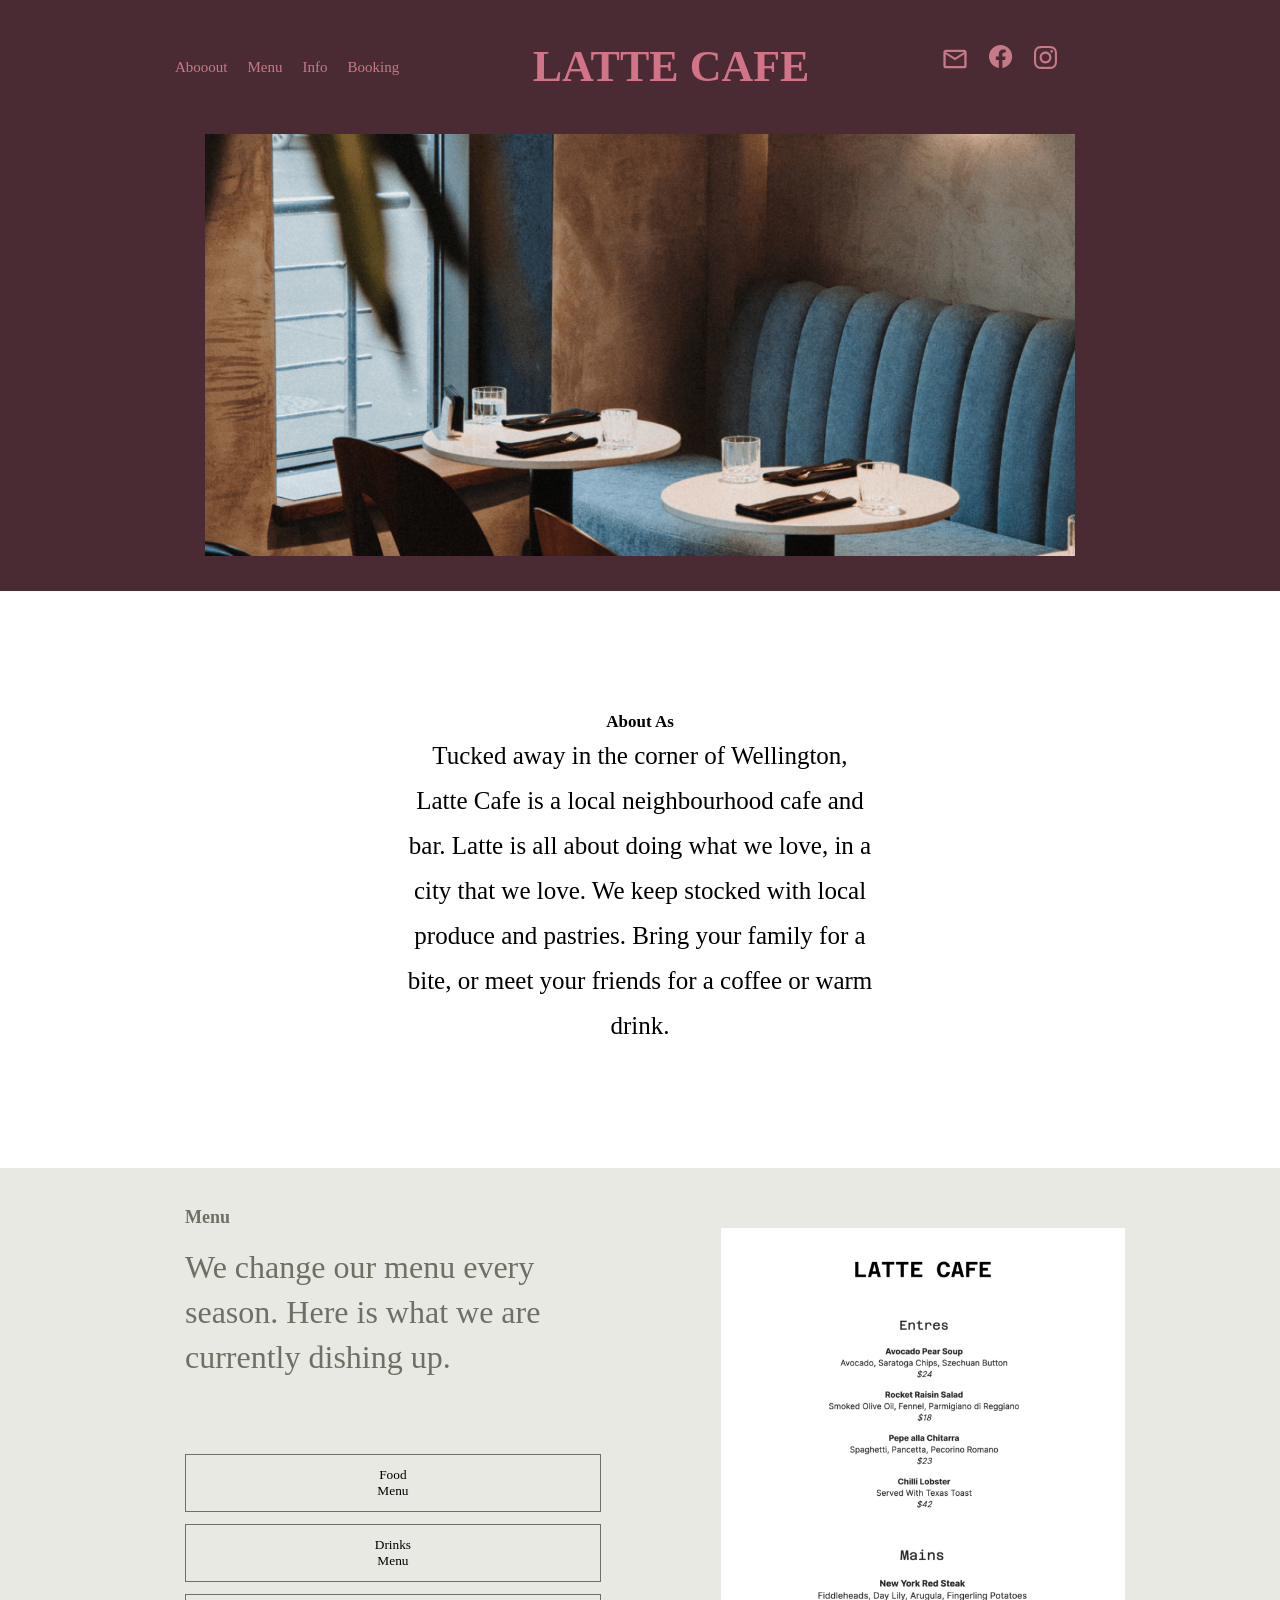
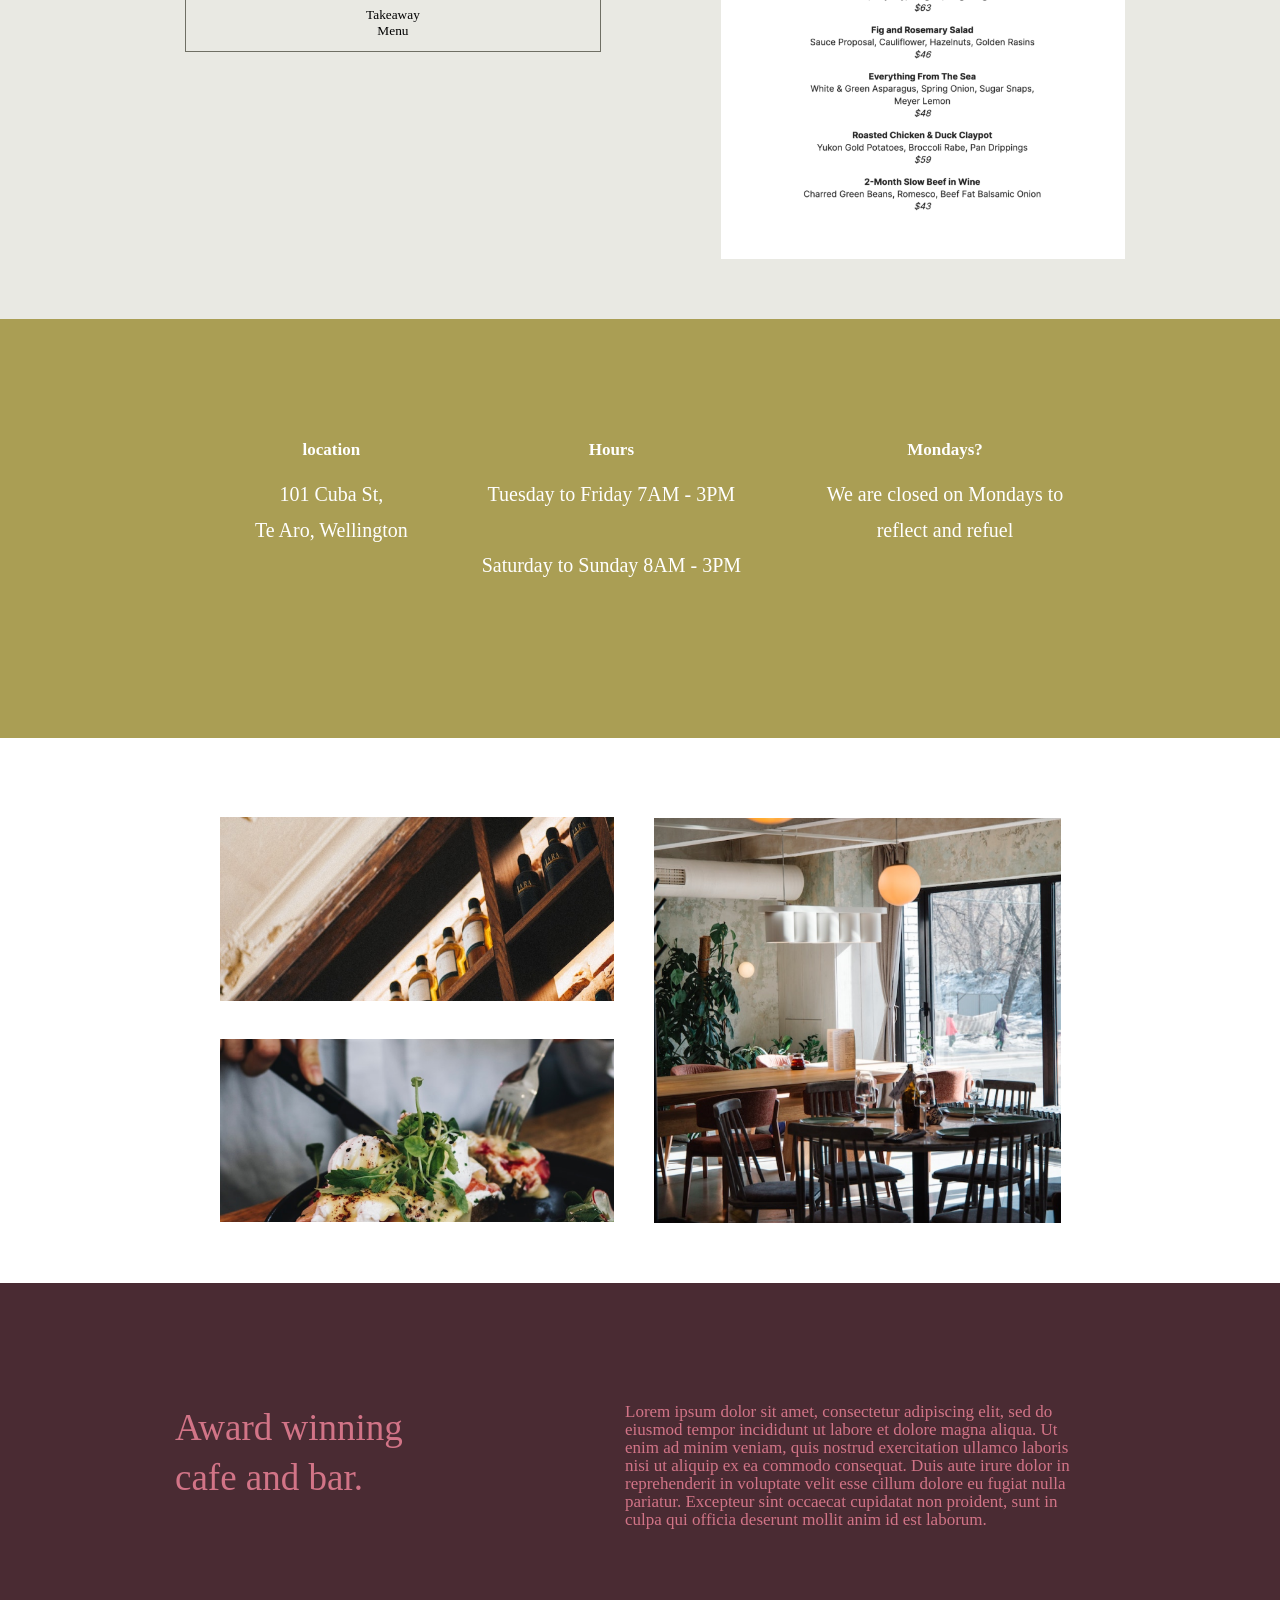
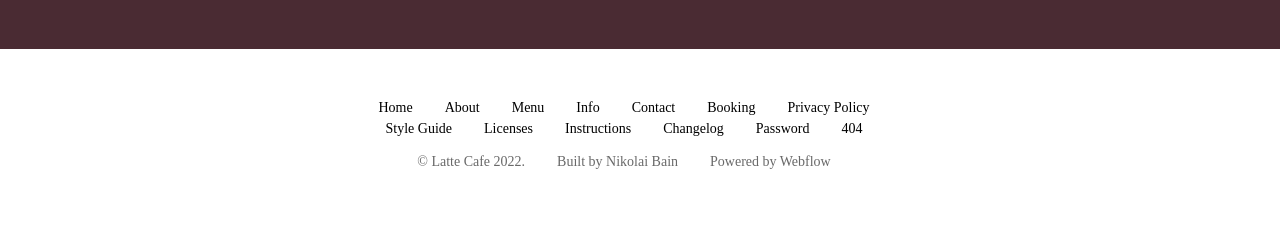
==== index.html @ 0e575fe2 "Update index.html" ====
<!DOCTYPE html>
<html lang="en">
<head>
    <meta charset="UTF-8">
    <meta http-equiv="X-UA-Compatible" content="IE=edge">
    <meta name="viewport" content="width=device-width, initial-scale=1.0">
    <title>Latte Cafe</title>
    <link rel="stylesheet" href="css/style.css">
</head>
<body>
    <div class="wrapper">
        <div class="content">
            <div class="header">
                <div class="container">
                    <div class="header__holder">
                        <div class="menu__list">
                            <ul class="list">
                                <li>Abooout</li>
                                <li>Menu</li>
                                <li>Info</li>
                                <li>Booking</li>    
                            </ul>
                        </div>
                        <div class="header__title">
                            <h1>Latte Cafe</h1>
                        </div>
                        <div class="heder__soc">
                            <svg width="24" height="20" viewBox="0 0 24 20" fill="none" xmlns="http://www.w3.org/2000/svg">
                                <path d="M23.6 3.04016C23.6 1.76416 22.556 0.720161 21.28 0.720161H2.72002C1.44403 0.720161 0.400024 1.76416 0.400024 3.04016V16.9602C0.400024 18.2361 1.44403 19.2801 2.72002 19.2801H21.28C22.556 19.2801 23.6 18.2361 23.6 16.9602V3.04016ZM21.28 3.04016L12 8.84013L2.72002 3.04016H21.28ZM21.28 16.9602H2.72002V5.36016L12 11.1602L21.28 5.36016V16.9602Z" fill="#C67A88"/>
                            </svg>
                                <svg width="24" height="24" viewBox="0 0 24 24" fill="none" xmlns="http://www.w3.org/2000/svg">
                                    <path d="M23.1916 11.5957C23.1916 5.19161 18 0 11.5957 0C5.19161 0 0 5.19161 0 11.5957C0 17.3835 4.24039 22.1808 9.78394 23.0508V14.9477H6.8397V11.5957H9.78394V9.0411C9.78394 6.1349 11.5152 4.52961 14.1638 4.52961C15.4321 4.52961 16.7596 4.75609 16.7596 4.75609V7.60974H15.2974C13.8569 7.60974 13.4076 8.50365 13.4076 9.42158V11.5957H16.6236L16.1096 14.9477H13.4076V23.0508C18.9512 22.1808 23.1916 17.3835 23.1916 11.5957Z" fill="#C67A88"/>
                                </svg>
                                <svg width="23" height="23" viewBox="0 0 23 23" fill="none" xmlns="http://www.w3.org/2000/svg">
                                    <path d="M11.5 2.0709C14.5727 2.0709 14.9365 2.08437 16.1449 2.13828C17.268 2.1877 17.8744 2.37637 18.2787 2.53359C18.8133 2.74023 19.1996 2.9918 19.5994 3.3916C20.0037 3.7959 20.2508 4.17773 20.4574 4.7123C20.6146 5.1166 20.8033 5.72754 20.8527 6.84609C20.9066 8.05898 20.9201 8.42285 20.9201 11.491C20.9201 14.5637 20.9066 14.9275 20.8527 16.1359C20.8033 17.259 20.6146 17.8654 20.4574 18.2697C20.2508 18.8043 19.9992 19.1906 19.5994 19.5904C19.1951 19.9947 18.8133 20.2418 18.2787 20.4484C17.8744 20.6057 17.2635 20.7943 16.1449 20.8437C14.932 20.8977 14.5682 20.9111 11.5 20.9111C8.42734 20.9111 8.06348 20.8977 6.85508 20.8437C5.73203 20.7943 5.12559 20.6057 4.72129 20.4484C4.18672 20.2418 3.80039 19.9902 3.40059 19.5904C2.99629 19.1861 2.74922 18.8043 2.54258 18.2697C2.38535 17.8654 2.19668 17.2545 2.14727 16.1359C2.09336 14.923 2.07988 14.5592 2.07988 11.491C2.07988 8.41836 2.09336 8.05449 2.14727 6.84609C2.19668 5.72305 2.38535 5.1166 2.54258 4.7123C2.74922 4.17773 3.00078 3.79141 3.40059 3.3916C3.80488 2.9873 4.18672 2.74023 4.72129 2.53359C5.12559 2.37637 5.73652 2.1877 6.85508 2.13828C8.06348 2.08437 8.42734 2.0709 11.5 2.0709ZM11.5 0C8.37793 0 7.98711 0.0134766 6.76074 0.0673828C5.53887 0.121289 4.69883 0.318945 3.97109 0.601953C3.21191 0.898437 2.56953 1.28926 1.93164 1.93164C1.28926 2.56953 0.898438 3.21191 0.601953 3.9666C0.318945 4.69883 0.121289 5.53437 0.0673828 6.75625C0.0134766 7.98711 0 8.37793 0 11.5C0 14.6221 0.0134766 15.0129 0.0673828 16.2393C0.121289 17.4611 0.318945 18.3012 0.601953 19.0289C0.898438 19.7881 1.28926 20.4305 1.93164 21.0684C2.56953 21.7062 3.21191 22.1016 3.9666 22.3936C4.69883 22.6766 5.53437 22.8742 6.75625 22.9281C7.98262 22.982 8.37344 22.9955 11.4955 22.9955C14.6176 22.9955 15.0084 22.982 16.2348 22.9281C17.4566 22.8742 18.2967 22.6766 19.0244 22.3936C19.7791 22.1016 20.4215 21.7062 21.0594 21.0684C21.6973 20.4305 22.0926 19.7881 22.3846 19.0334C22.6676 18.3012 22.8652 17.4656 22.9191 16.2438C22.973 15.0174 22.9865 14.6266 22.9865 11.5045C22.9865 8.38242 22.973 7.9916 22.9191 6.76523C22.8652 5.54336 22.6676 4.70332 22.3846 3.97559C22.1016 3.21191 21.7107 2.56953 21.0684 1.93164C20.4305 1.29375 19.7881 0.898437 19.0334 0.606445C18.3012 0.323437 17.4656 0.125781 16.2438 0.071875C15.0129 0.0134766 14.6221 0 11.5 0Z" fill="#C67A88"/>
                                    <path d="M11.5 5.59277C8.23867 5.59277 5.59277 8.23867 5.59277 11.5C5.59277 14.7613 8.23867 17.4072 11.5 17.4072C14.7613 17.4072 17.4072 14.7613 17.4072 11.5C17.4072 8.23867 14.7613 5.59277 11.5 5.59277ZM11.5 15.3318C9.38418 15.3318 7.66816 13.6158 7.66816 11.5C7.66816 9.38418 9.38418 7.66816 11.5 7.66816C13.6158 7.66816 15.3318 9.38418 15.3318 11.5C15.3318 13.6158 13.6158 15.3318 11.5 15.3318Z" fill="#C67A88"/>
                                    <path d="M19.0199 5.35909C19.0199 6.12276 18.4 6.73819 17.6408 6.73819C16.8771 6.73819 16.2617 6.11827 16.2617 5.35909C16.2617 4.59541 16.8816 3.97998 17.6408 3.97998C18.4 3.97998 19.0199 4.5999 19.0199 5.35909Z" fill="#C67A88"/>
                                </svg>                                          
                        </div>
                    </div>
                    <div class="pict">
                        <img src="images/IMAGE.png" alt="interyer">
                    </div>
                </div>
            </div>
            <div class="about">
                <div class="container">
                    <div class="abou__item">
                        <div class="about__text">
                            <h2>About As</h2>
                            <p>Tucked away in the corner of Wellington, Latte Cafe is a local neighbourhood cafe and bar. Latte is all about doing what we love, in a city that we love. We keep stocked with local produce and pastries. Bring your family for a bite, or meet your friends for a coffee or warm drink.</p>
                        </div>
                    </div>
                </div>
            </div>
            <div class="menu">
                <div class="container">
                    <div class="menu__item">
                        <div class="menu__info">
                            <div class="info__text">
                                <h2>Menu</h2>
                                <p>We change our menu every season. Here is what we are currently dishing up.</p>
                            </div>
                            <div class="menu__btn">
                                <button class="btn btn_1">Food Menu</button>
                                <button class="btn btn_2">Drinks Menu</button>
                                <button class="btn">Takeaway Menu</button>
                            </div>
                        </div>
                        <div class="cafe__1">
                            <img src="images/menu.png" alt="menu">
                        </div>
                    </div>
                </div>
            </div>
            <div class="info">
                <div class="container">
                    <div class="info__item">
                        <div class="location">
                            <h3>location</h3>
                            <p>101 Cuba St,</p>
                            <p>Te Aro, Wellington</p>
                        </div>
                        <div class="hours">
                            <h3>Hours</h3>
                            <p>Tuesday to Friday
                                7AM - 3PM
                            </p>
                            <p>
                                Saturday to Sunday
                                8AM - 3PM
                            </p>
                        </div>
                        <div class="day">
                            <h3>Mondays?</h3>
                            <p>We are closed on Mondays to reflect and refuel</p>
                        </div>
                    </div>
                </div>
            </div>
            <div class="cafe">
                <div class="container">
                    <div class="cafe__item">
                        <div class="cafe__menu">
                            <img src="images/vine.png" alt="">
                            <img src="images/salat.png" alt="">
                        </div>
                        <div class="cafe__inter">
                            <img src="images/interyer.png" alt="">
                        </div>
                    </div>
                </div>
            </div>
            <div class="award">
                <div class="container">
                    <div class="award__item">
                        <div class="award__title">
                            <h2>Award winning cafe and bar.</h2>
                        </div>
                        <div class="award__text">
                            <p>Lorem ipsum dolor sit amet, consectetur adipiscing elit, sed do eiusmod tempor incididunt ut labore et dolore magna aliqua. Ut enim ad minim veniam, quis nostrud exercitation ullamco laboris nisi ut aliquip ex ea commodo consequat. Duis aute irure dolor in reprehenderit in voluptate velit esse cillum dolore eu fugiat nulla pariatur. Excepteur sint occaecat cupidatat non proident, sunt in culpa qui officia deserunt mollit anim id est laborum.</p>
                        </div>
                    </div>
                </div>
            </div>
            <footer class="foote">
                <div class="container">
                    <div class="footer__item">
                        <ul class="footer__info">
                            <li>Home</li>
                            <li>About</li>
                            <li>Menu</li>
                            <li>Info</li>
                            <li>Contact</li>
                            <li>Booking</li>
                            <li>Privacy Policy</li>
                        </ul>
                        <ul class="footer__idea">
                            <li>Style Guide</li>
                            <li>Licenses</li>
                            <li>Instructions</li>
                            <li>Changelog</li>
                            <li>Password</li>
                            <li>404</li>
                        </ul>
                        <ul class="footer__privat">
                            <li>© Latte Cafe 2022.</li>
                            <li>Built by Nikolai Bain</li>
                            <li>Powered by Webflow</li>
                        </ul>
                    </div>
                </div>
            </footer>
        </div>
    </div>
</body>
</html>
---- css/style.css ----
/*Обнуление*/
*{padding:0;margin:0;border:0;}
*,*:before,*:after{-moz-box-sizing:border-box;-webkit-box-sizing:border-box;box-sizing:border-box;}
:focus,:active{outline:none;}
a:focus,a:active{outline:none;}
nav,footer,header,aside{display:block;}
html,body{height:100%;width:100%;font-size:100%;line-height:1;font-size:14px;-ms-text-size-adjust:100%;-moz-text-size-adjust:100%;-webkit-text-size-adjust:100%;}
input,button,textarea{font-family:inherit;}
input::-ms-clear{display:none;}
button{cursor:pointer;}
button::-moz-focus-inner{padding:0;border:0;}
a,a:visited{text-decoration:none;}
a:hover{text-decoration:none;}
ul li{list-style:none;}
img{vertical-align:top;}
h1,h2,h3,h4,h5,h6{font-size:inherit;font-weight:inherit;}
/*--------------------*/
.wrapper {
    min-height: 100%;
	overflow: hidden;
	display: flex;
}
.content {
    flex: 1 1 auto;
}
.header {
    background-color: #4A2B33;
    color: #C67A88;
}
.container {
    max-width: 1440px;
    margin: 0 auto;
}
.header__holder {
    display: flex;
    justify-content: space-between;
    padding: 44.5px 20px;
}
.header__burger{
    display: none;
}
.list {
    background-color: #4A2B33;
    display: flex;
    font-family: Inter;
    font-size: 15px;
    font-weight: 400;
    line-height: 45px;
}
.list li{
    padding: 0 20px 0 0;
}
.list li:last-child{
    padding: 0 0 0 0;
}
.header__title {
    text-transform: uppercase;
    font-size:44px;
    color: #D27487;
    font-weight: 700;
}
.heder__soc svg{
    margin: 0 16px 0 0 ;
}
.pict {
    flex: 0 0 33.333%;
}
.pict img{
    max-width: 100%;
    padding: 0 50px 35px 50px;
}
.about__item{
    margin: 0 auto;
    max-height: 224px;
    max-width: 830px;
}
.about__text {
    margin: 240px 285px;
    text-align: center ;
}
.about__text h2{
    font-family: 'Azeret Mono';
font-style: normal;
font-weight: 700;
font-size: 17px;
line-height: 22px;
}
.about__text p{
    font-family: 'Inter';
font-style: normal;
font-weight: 400;
font-size: 32px;
line-height: 45px;
}
.menu {
    background-color: #E9E9E3;
}
.menu__item {
    display: flex;
}
.menu__info {
    margin: 60px 300px 0 0;
}
.info__text{
    color: #6F6F64;
    max-width: 460px;
}
.info__text h2 {
    font-family: 'Azeret Mono';
    font-style: normal;
    font-weight: 700;
    font-size: 18px;
    line-height: 22px;
    padding: 0 0 17px 0;
}
.info__text p {
    font-family: 'Inter';
    font-style: normal;
    font-weight: 400;
    font-size: 32px;
    line-height: 45px;
}

.menu__btn {
    margin: 74px 0 0 0;
    display: flex;
    flex-direction: column;
}
.btn {
    background-color: #E9E9E3;
    border: 1px solid#6F6F64;
    padding: 17px 223px;
}
.btn_1{
    margin: 0 0 12px 0;
}
.btn_2{
    margin: 0 0 12px 0;
}
.btn:hover{
    background-color: #6F6F64;
    color: white;
    transition-duration: 1.5s ;
}
.cafe__1 {
    margin: 60px 0;
}
.cafe__1 img{
    flex: 0 0 33.333%;
    max-width: 100%;
}
.info {
    background-color:#AA9E54;
}
.info__item {
    padding: 120px 20px;
    color: white;
    display: flex;
    justify-content: space-between;
    text-align: center;
}
.location {
    max-width: 260px;
}
.location h3{
    font-family: 'Azeret Mono';
    font-style: normal;
    font-weight: 700;
    font-size: 17px;
    line-height: 22px;
    padding: 0 0 15px 0;
}
.location p{
    font-family: 'Inter';
    font-style: normal;
    font-weight: 400;
    font-size: 25px;
    line-height: 36px;
}
.hours {
    max-width: 260px;
}
.hours h3{
    font-family: 'Azeret Mono';
    font-style: normal;
    font-weight: 700;
    font-size: 17px;
    line-height: 22px;
    padding: 0 0 15px 0;
}
.hours p{
    font-family: 'Inter';
    font-style: normal;
    font-weight: 400;
    font-size: 25px;
    line-height: 36px;
    padding: 0 0 35px 0;
}
.day {
    max-width: 260px;
}
.day h3{
    font-family: 'Azeret Mono';
    font-style: normal;
    font-weight: 700;
    font-size: 17px;
    line-height: 22px;
    padding: 0 0 15px 0;
}
.day p{
    font-family: 'Inter';
    font-style: normal;
    font-weight: 400;
    font-size: 25px;
    line-height: 36px;
}
.cafe {
    margin: 60px 28px;
}
.cafe__item {
    display: flex;
    justify-content: center;
}
.cafe__menu{
    display: flex;
    flex-direction: column;
    max-width: 600px;
    max-height: 300px;
}
.cafe__menu img{
    padding: 19px 0;
    flex: 0 0 33.333%;
    max-width: 100%;
}
.cafe__inter {
    padding:20px 40px ;
}
.cafe__inter img{
    flex: 0 0 33.333%;
    max-width: 600px;
    max-height: 600px;
}
.award {
    background-color: #4A2B33;
    color: #D27487;
}
.award__item {
    padding: 120px 20px;
    display: flex;
}
.award__title {
    margin: 0 267px 0 0 ;
    max-width: 413px;
}
.award__title h2{
    font-family: 'Azeret Mono';
    font-style: normal;
    font-weight: 400;
    font-size: 47px;
    line-height: 62px;
}
.award__text {
    max-width: 595px;
}
.award__text p{
    font-family: 'Inter';
    font-style: normal;
    font-weight: 400;
    font-size: 18px; 
    line-height: 27px;
}   
.footer__item { 
    margin: 52.25px 70px 15.75px 70px;
}
.footer__info {
    display: flex;
    justify-content: center;
}
.footer__info li{
    padding: 0 32px 7px 0 ;
}
.footer__idea {
    display: flex;
    justify-content: center;
}
.footer__idea li{
    padding: 0 32px 19px 0 ;
}
.footer__privat {
    display: flex;
    justify-content: center;  
    color:#696969;  
}
.footer__privat li{
    padding: 0 32px 40px 0 ;
}
@media  (max-width: 1440px){
    .container{
        max-width: 970px;
    }
    .heder__soc svg{
        margin: 0 18px 0 0 ;
    }
    .heder__soc:last-child{
        margin: 0 30px 0 0;
    }
    .pict img{
        padding: 0 50px 35px 50px;
    }
    .about__text{
        margin: 120px 250px;
    }
    .about__text p{
        font-size: 25px;
    }
    .btn{
        padding: 12px 180px;
    }
    .menu__info{
        margin: 38px 120px 0 30px;
    }
    .cafe img{
        max-width: 300px;
    }
    .info__item {
        padding:120px 50px 120px 50px;
    }
    .location{
        margin: 0 0 0 50px;
    }
    .location p {
        font-size: 20px;
    }
    .hours p {
        font-size: 20px
    }
    .day p {
        font-size: 20px;
    }
    .cafe__menu img{
        max-width: 394px;
    }
    .cafe__inter{
        padding:20px 0 0 40px;
    }
    .cafe__inter img{
        max-width: 407px;
    }
    .award__title { 
        margin: 0 160px 0 0 ;
        max-width: 290px;
    }
    .award__text {
        max-width: 470px;
    }
    .award__title h2{
        font-size: 37px;
        line-height: 50px;
        font-weight: 300;
    }
    .award__text p{
        font-weight: 300;
        font-size: 17px;
        line-height: 18px;
    }
}
@media (max-width:992px ){
    .container{
        max-width: 750px;
    }
    .header__title h1{
        font-size: 34px;
        text-transform: uppercase;
        font-weight: 600;
    }
    .heder__soc svg{
        margin: 7px 15px 0 0 ;
    }   
    .menu{
        background-color: #E9E9E3 ;
    }
    .list{
        margin: 0 0 0 25px;
    }
    .list li{
        padding: 0 18px 0 0;
    }
    .pict img{
        max-width: 700px;
        padding: 0 0 35px 50px;
    }
    .about__item{
        max-width: 100%;
    }
    .about__text {
        margin: 80px 80px;
        text-align: center ;
    }
    .about__text p{
        font-family: 'Inter';
        font-style: normal;
        font-weight: 200;
        font-size: 26px;
        line-height: 35px;
    }
    .menu__info{
        margin: 38px 120px;
    }
    .menu__item{
        display: flex;
        flex-direction: column;
    }
    .info__item{
        padding: 100px 30px;
        display: flex;
        flex-direction: column;
        align-items: center;
    }
    .location{
        margin: 0 0 30px 0;
    }
    .hours{
        margin: 0 0 25px 0;
    }
    .hours p{
        padding: 0 0 10px 0;
    }
    .cafe{
        margin: 0 auto;
        padding: 0 0 0px 0;
    }
    .cafe img{
        max-width: 510px;
    }
    .cafe__menu{
        margin: 20px 0 20px 0px;
    }
    .cafe__menu img{
        max-width: 250px;
    }
    .cafe__inter img{
        max-width: 273px;
        padding: 20px 0 20px;
    }
    .award__item{
        display: flex;
        flex-direction: column;
        text-align: center;
        align-items: center;
        padding: 80px 20px;
    }
    .award__title{
        margin: 0 auto;
        padding: 0 0 50px 0;
    }
    .award__title h2{
        font-size: 37px;
        line-height: 35px;
        font-weight: 300;
    }
}

@media (max-width:720px ){
    .container{
        max-width: 480px;
    }
    .heder__soc svg{
        display: none;
    }
    .menu__list{
        display: none;
    }
    .header__title {
        margin: 0 auto;
        padding:0 0 0 30px;
    }
    .pict img{
        max-width: 450px;
        padding: 0 0 35px 30px;
    }
    .menu__info{
        margin: 38px 60px;
    }
    .btn{
        padding: 12px 60px;
    }
    .cafe__1 img{
        max-width: 480px;
    }
    .footer__info li{
        padding: 0 20px 9px 0;
    }
    .footer__idea li{
        padding: 0 20px 19px 0;
    }
    .footer__privat li{
        padding: 0 20px 40px 0;
    }
}
@media (max-width:480px){
    .container{
        max-width: 320px;
    }
    .header__holder{
        padding: 11px;
    }
    .header__title h1{
        font-size: 20px;
    }
    .pict img{
        max-width: 300px;
        padding: 0 0 30px 20px;
    }
    .about__text p{
        font-size: 18px;
        line-height: 19px;
        font-family: 'Inter';
    }
    .info__text p{
        font-size: 25px;
        line-height: 25px;
    }
    .menu__info{
        margin: 38px 60px 0 60px;
    }
    .cafe__1 img {
        max-width:320px;
    }
    .cafe__menu{
        margin: 0 0 ;
    }
    .cafe__menu img{
        max-width: 320px;
        padding: 0 0 3px 0;
    }
    .cafe__inter{
        padding: 0 0 0 0;
    }
    .cafe__inter img{
        max-width: 320px;
        padding:  3px 0 3px 0;
    }
    .cafe__item{
        display: flex;
        flex-direction: column;
    }
    .footer__item{
        text-align: center;
    }
    .footer__info {
        display: flex;
        flex-direction: column;
    }
    .footer__info li{
        padding: 0 20px 19px 0;
    }
    .footer__idea {
        display: flex;
        flex-direction: column;
    }
    .footer__privat {
        display: flex;
        flex-direction: column;
    }
    .footer__privat li{
        padding: 0 20px 19px 0;
    }
}
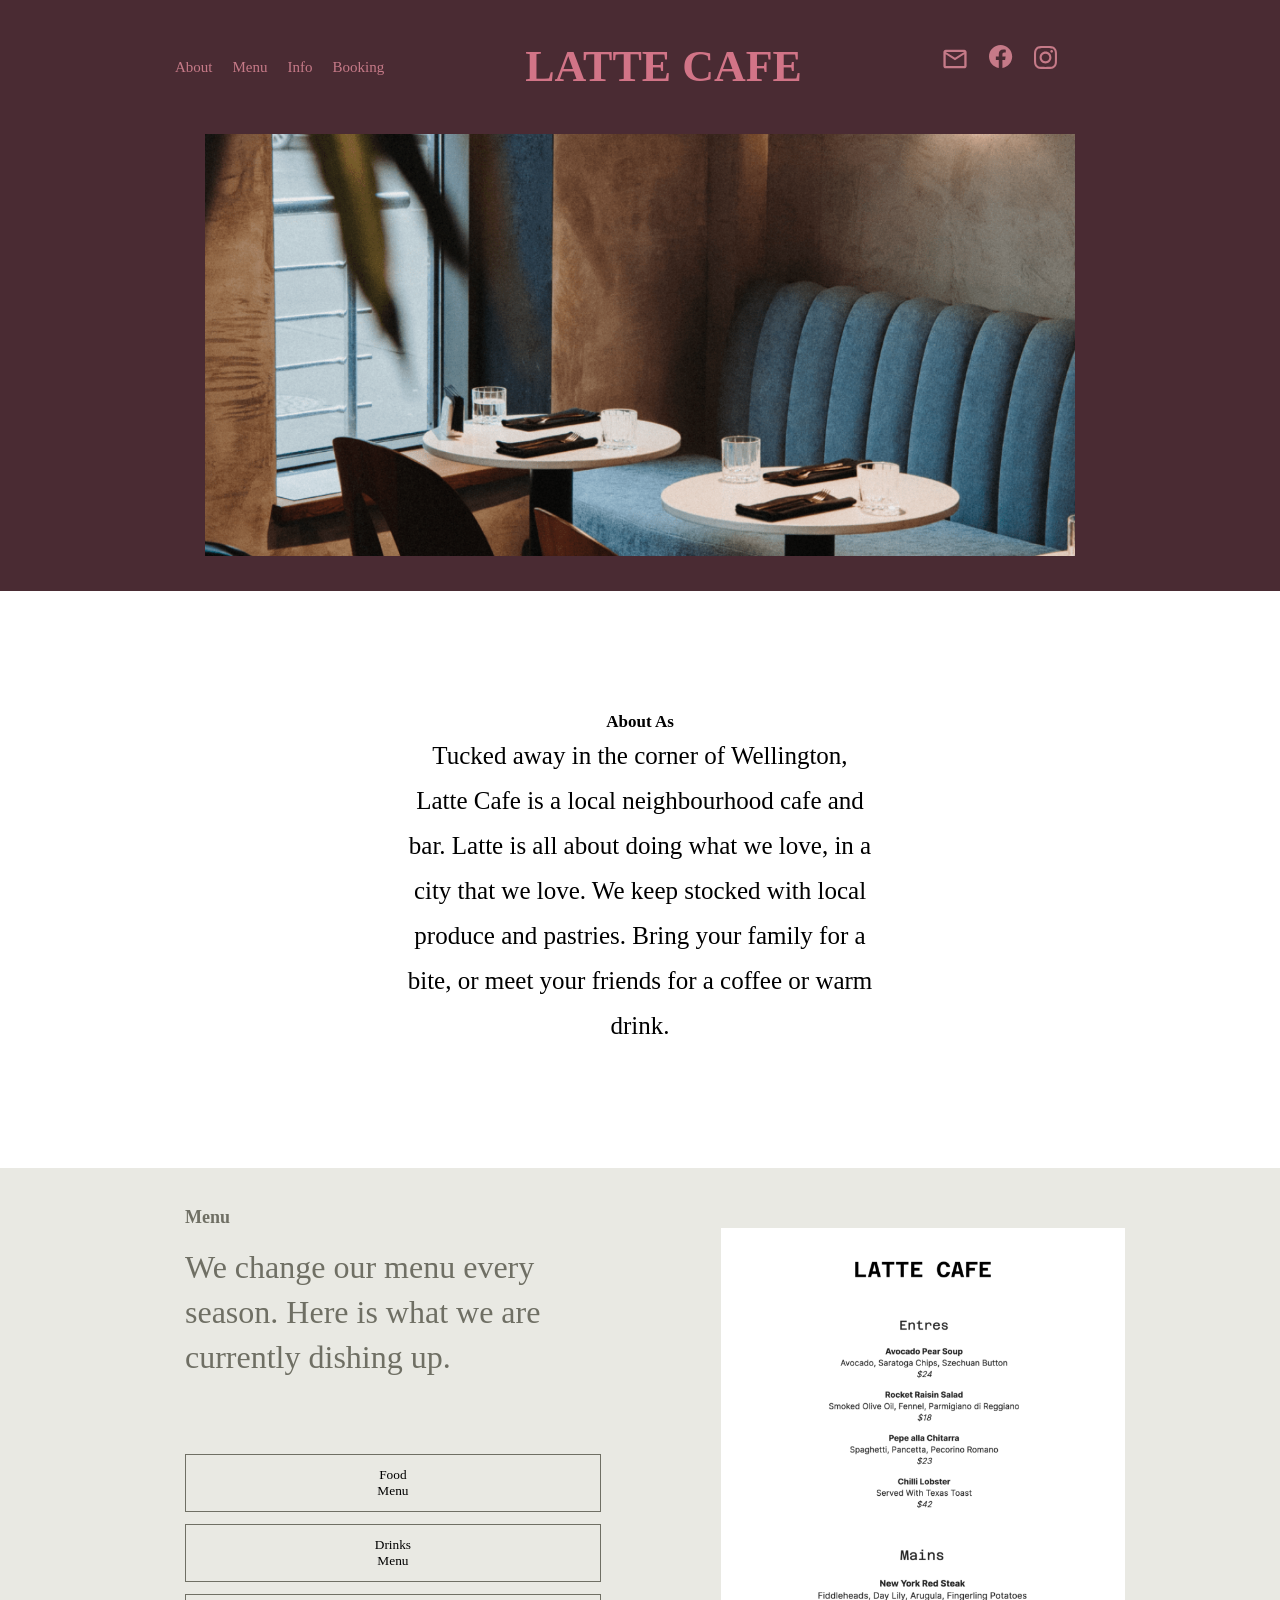
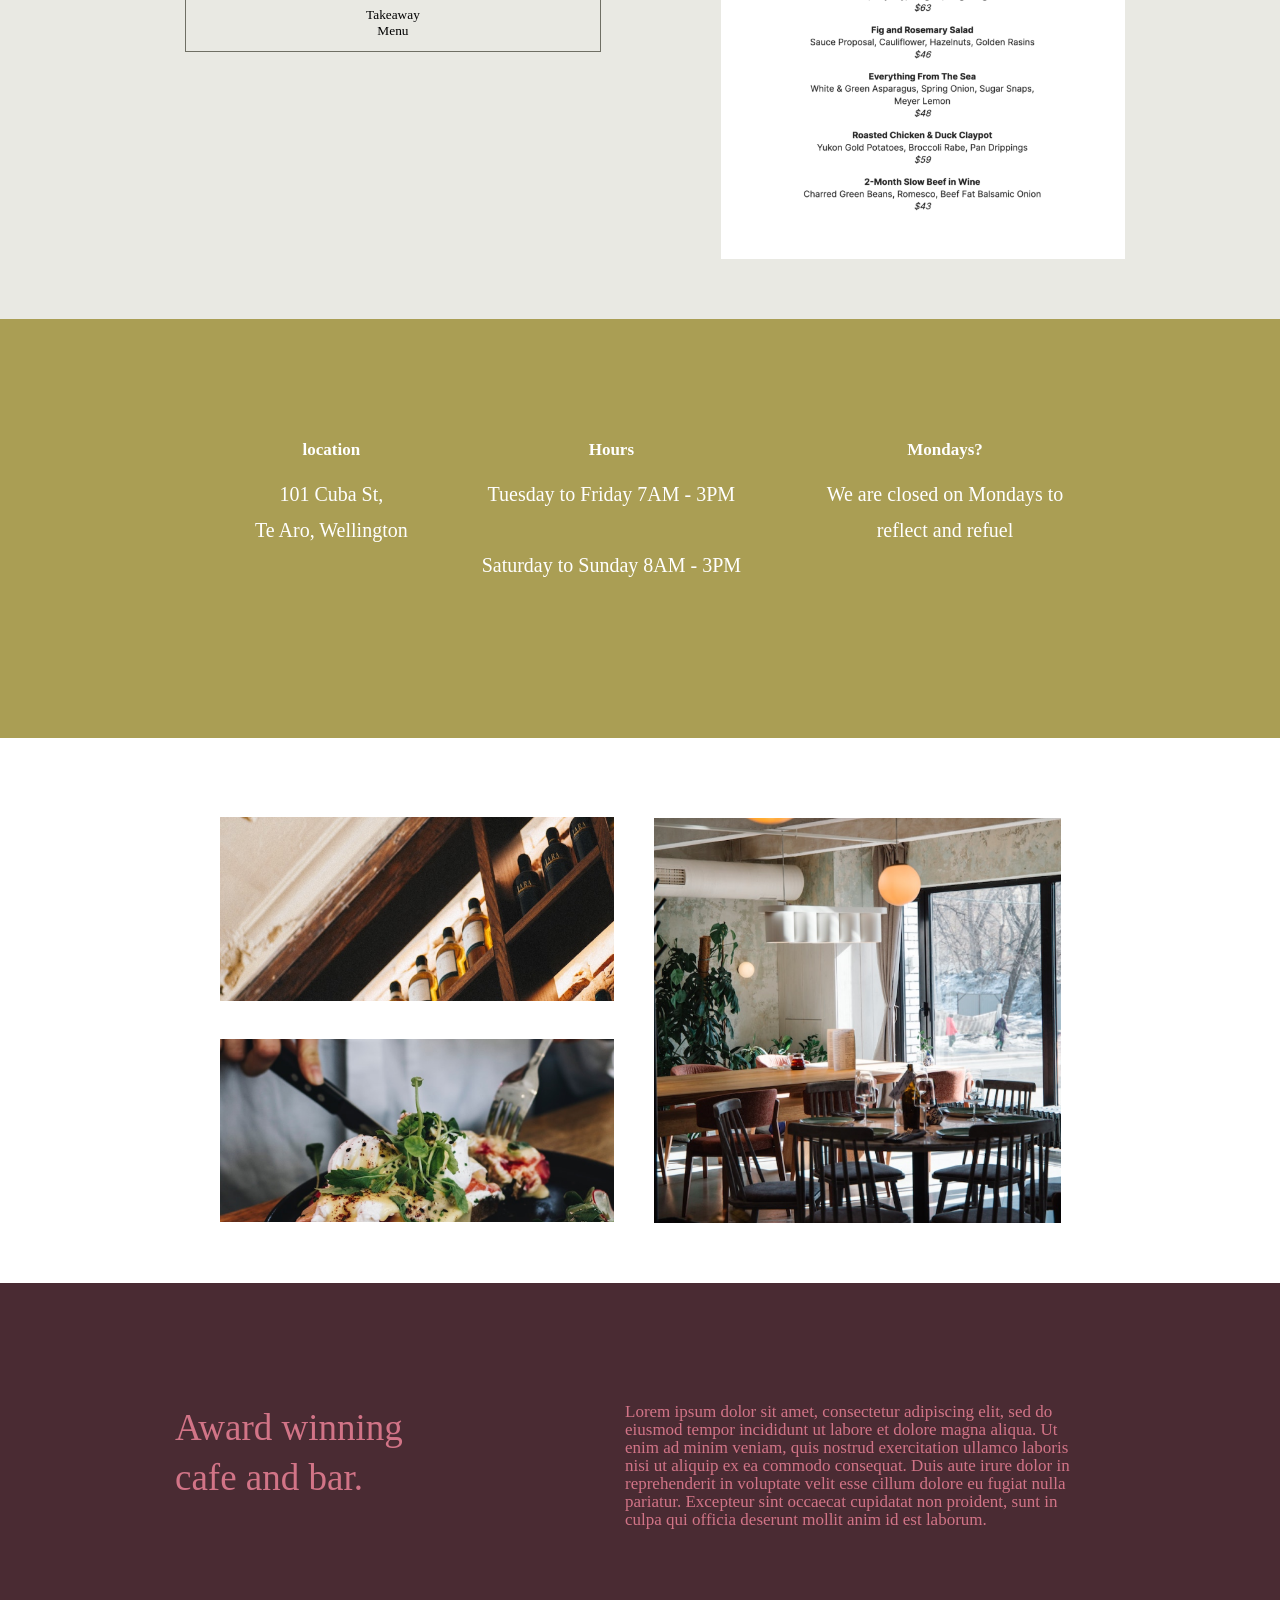
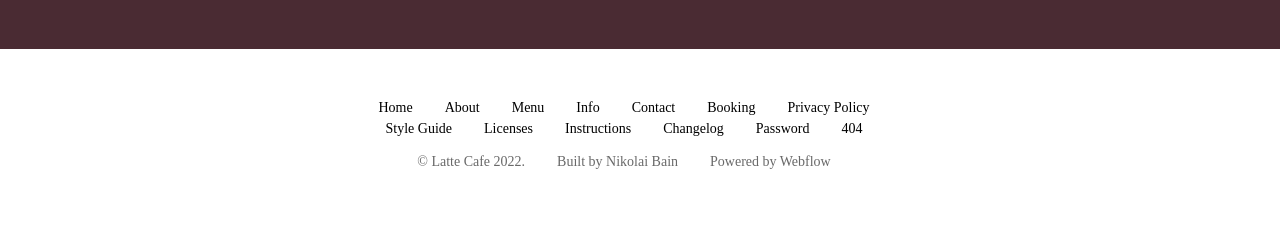
==== commit 8877dc8e: "Update index.html" ====
--- a/index.html
+++ b/index.html
@@ -15,7 +15,7 @@
                     <div class="header__holder">
                         <div class="menu__list">
                             <ul class="list">
-                                <li>Abooout</li>
+                                <li>About</li>
                                 <li>Menu</li>
                                 <li>Info</li>
                                 <li>Booking</li>    
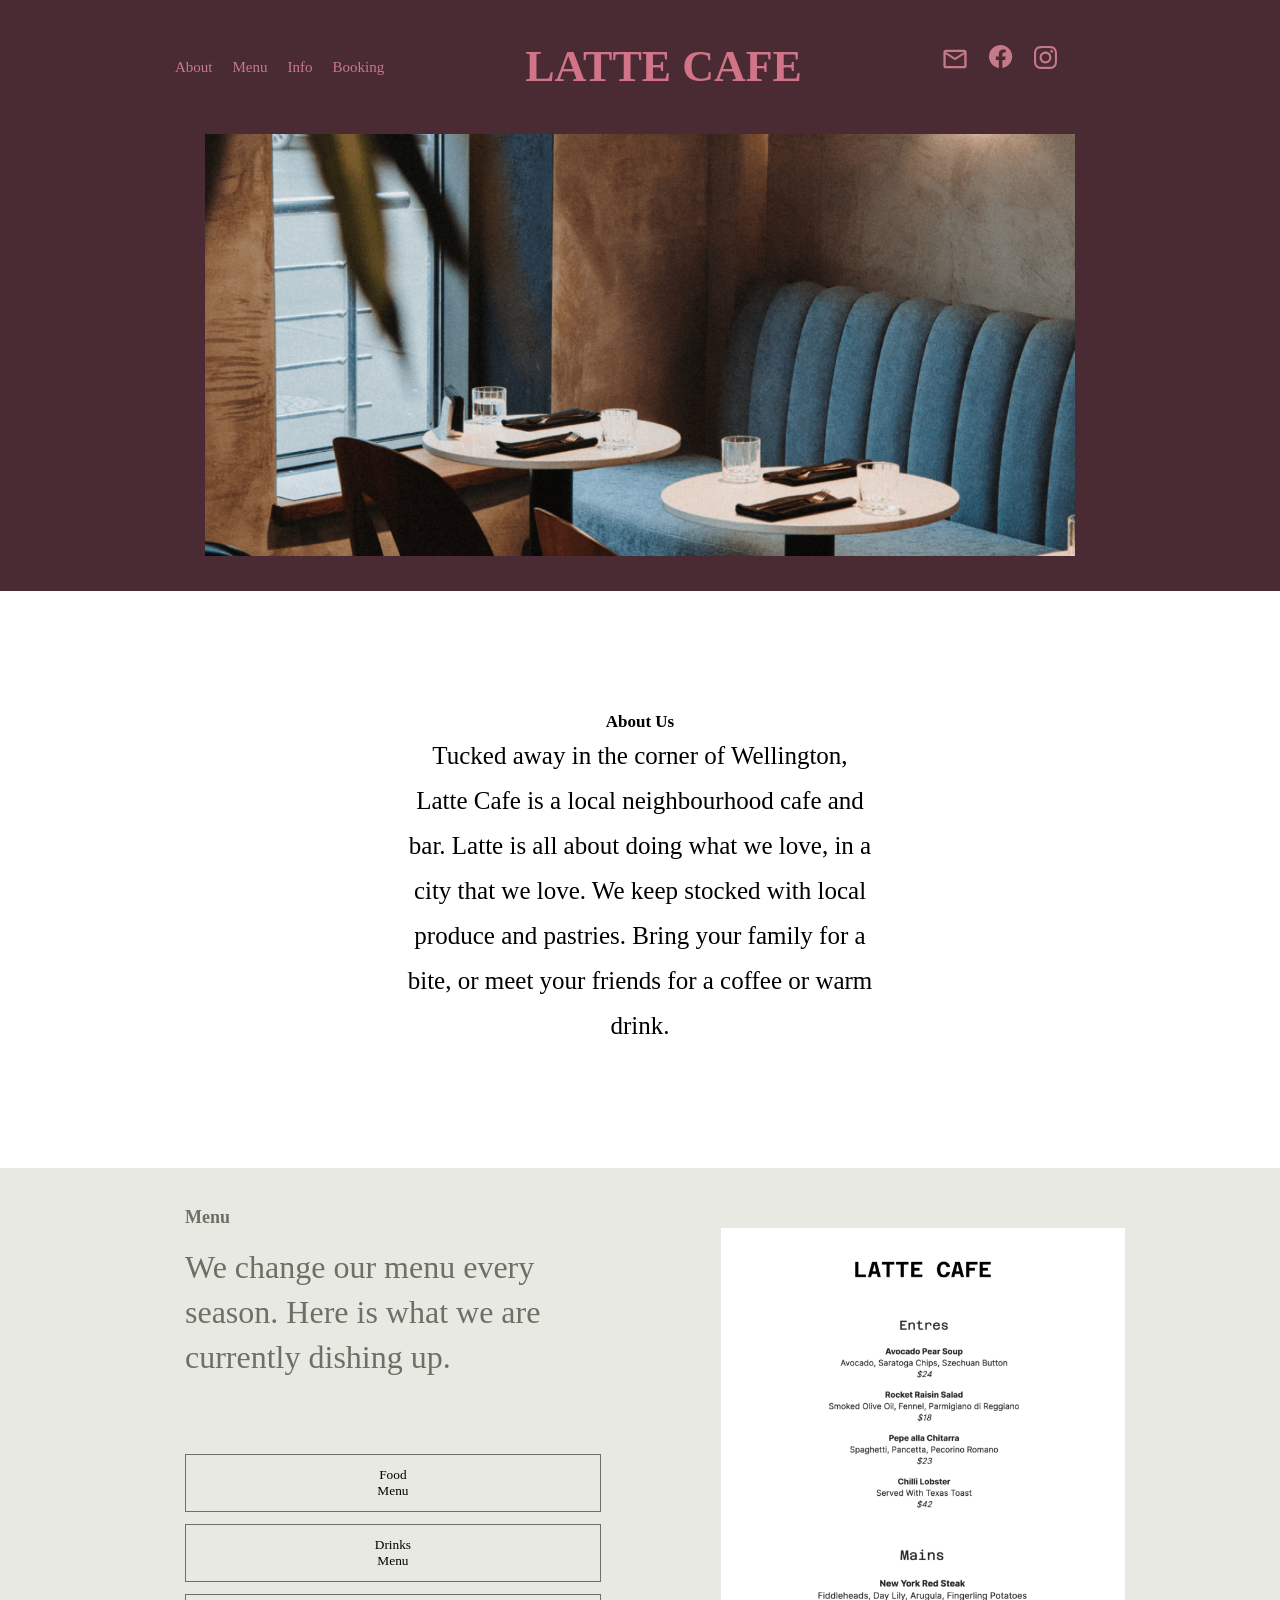
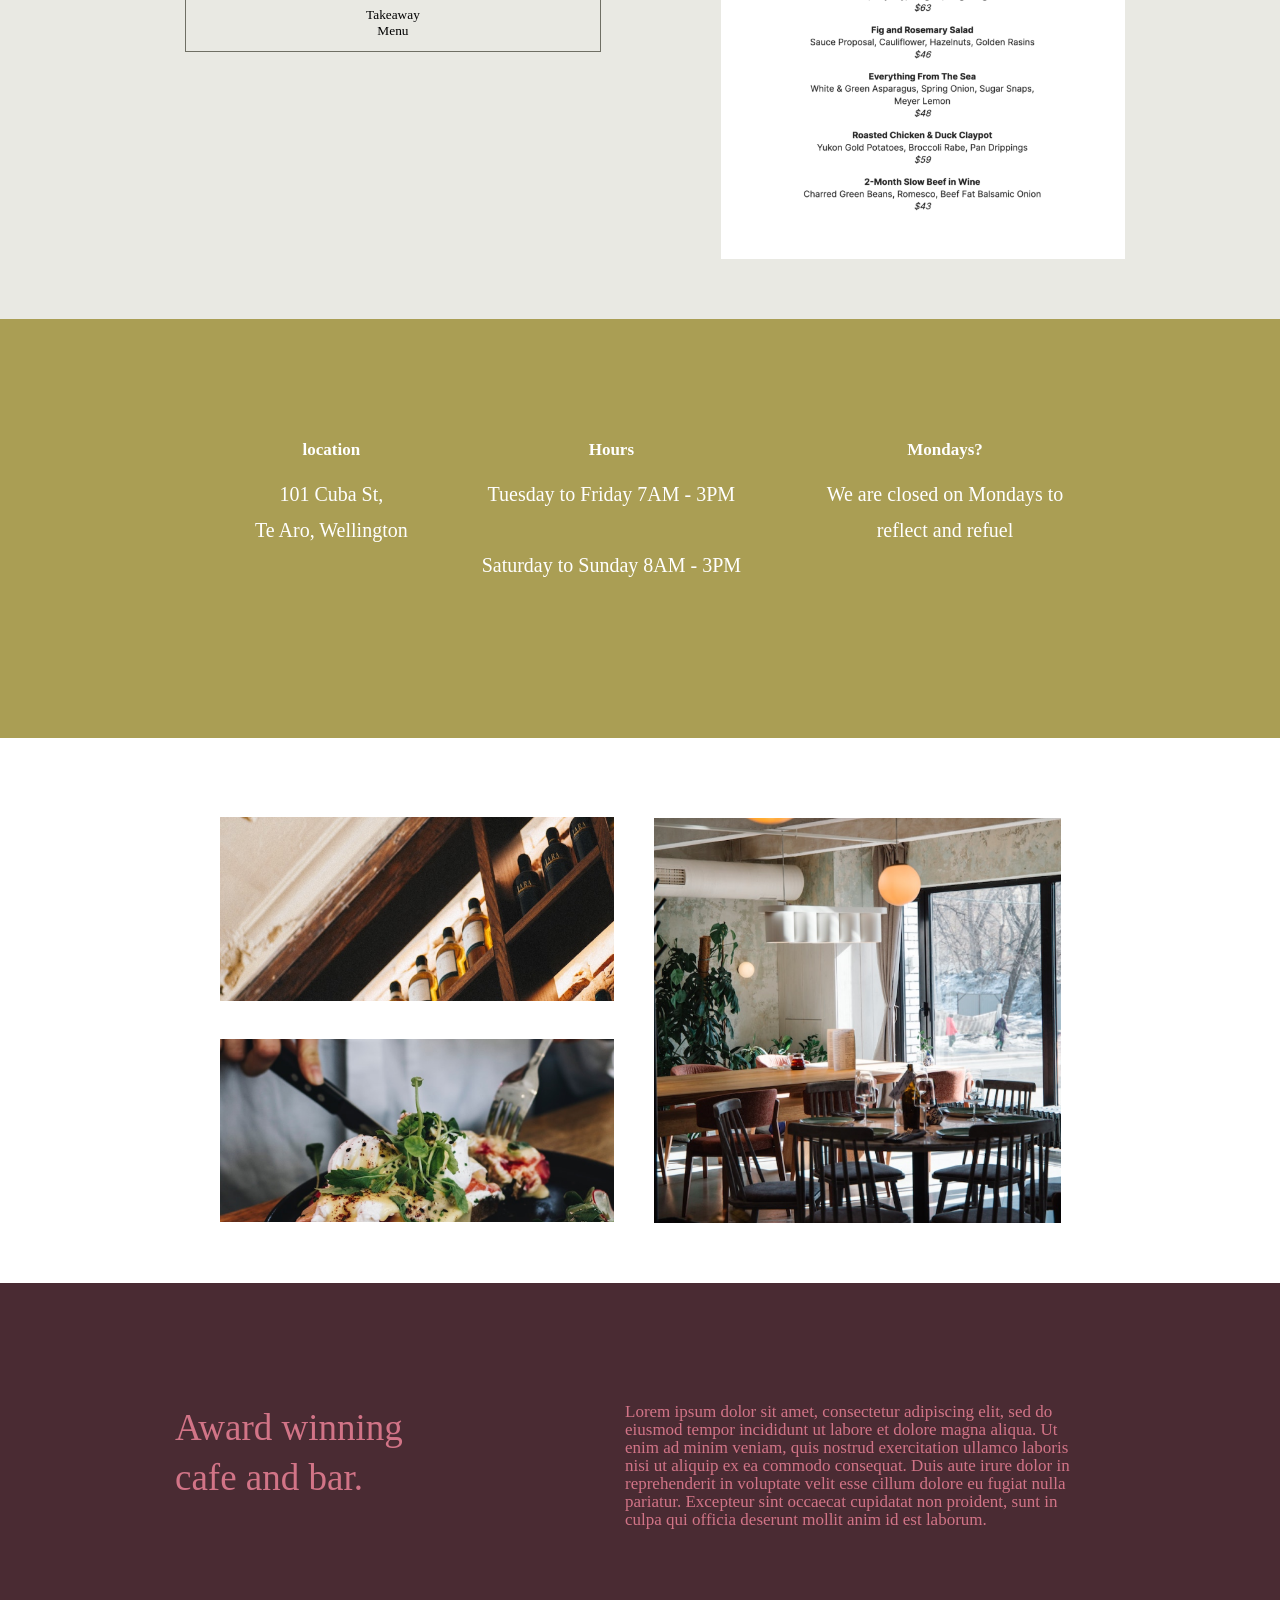
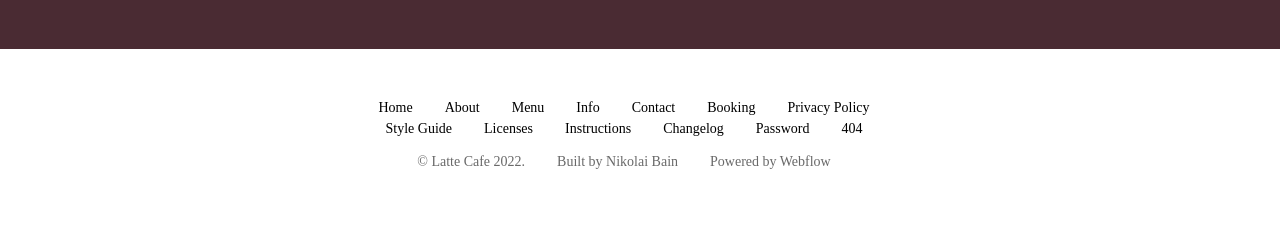
==== commit de5dae90: "Update index.html" ====
--- a/index.html
+++ b/index.html
@@ -47,7 +47,7 @@
                 <div class="container">
                     <div class="abou__item">
                         <div class="about__text">
-                            <h2>About As</h2>
+                            <h2>About Us</h2>
                             <p>Tucked away in the corner of Wellington, Latte Cafe is a local neighbourhood cafe and bar. Latte is all about doing what we love, in a city that we love. We keep stocked with local produce and pastries. Bring your family for a bite, or meet your friends for a coffee or warm drink.</p>
                         </div>
                     </div>
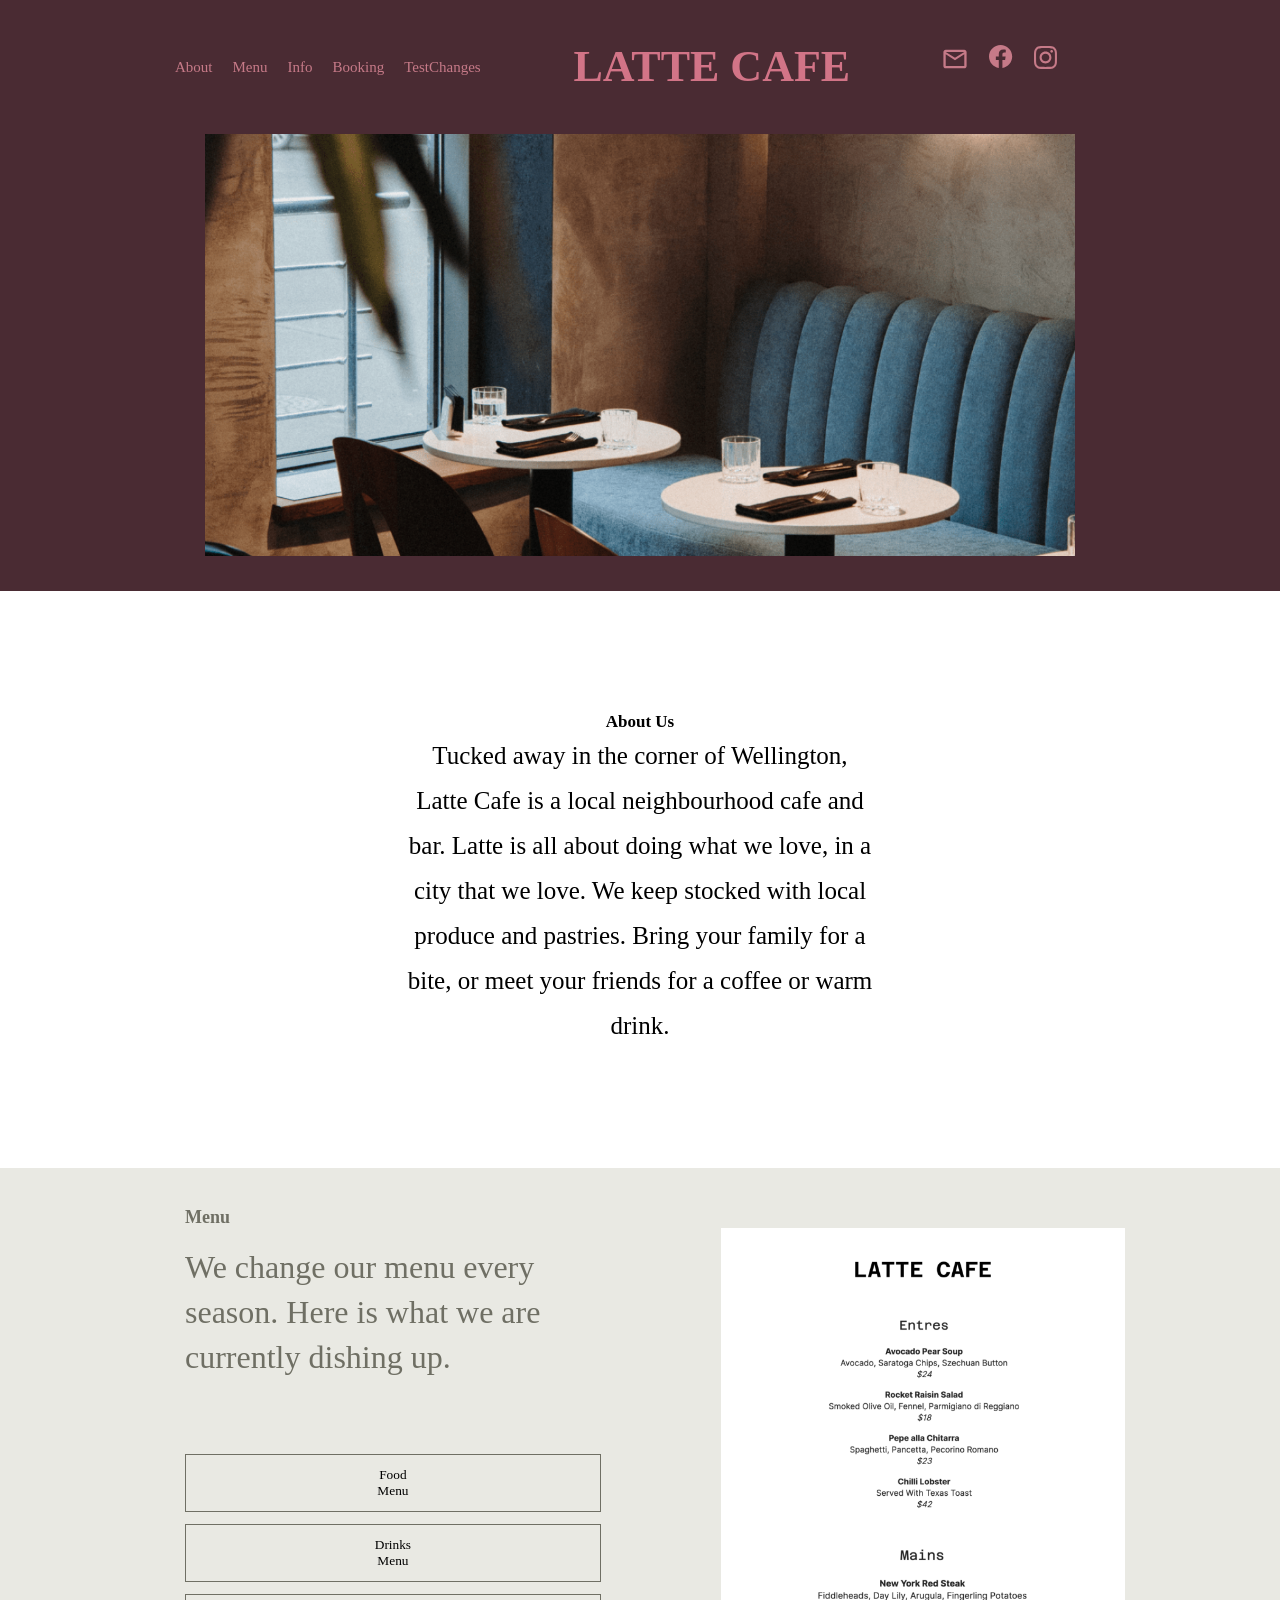
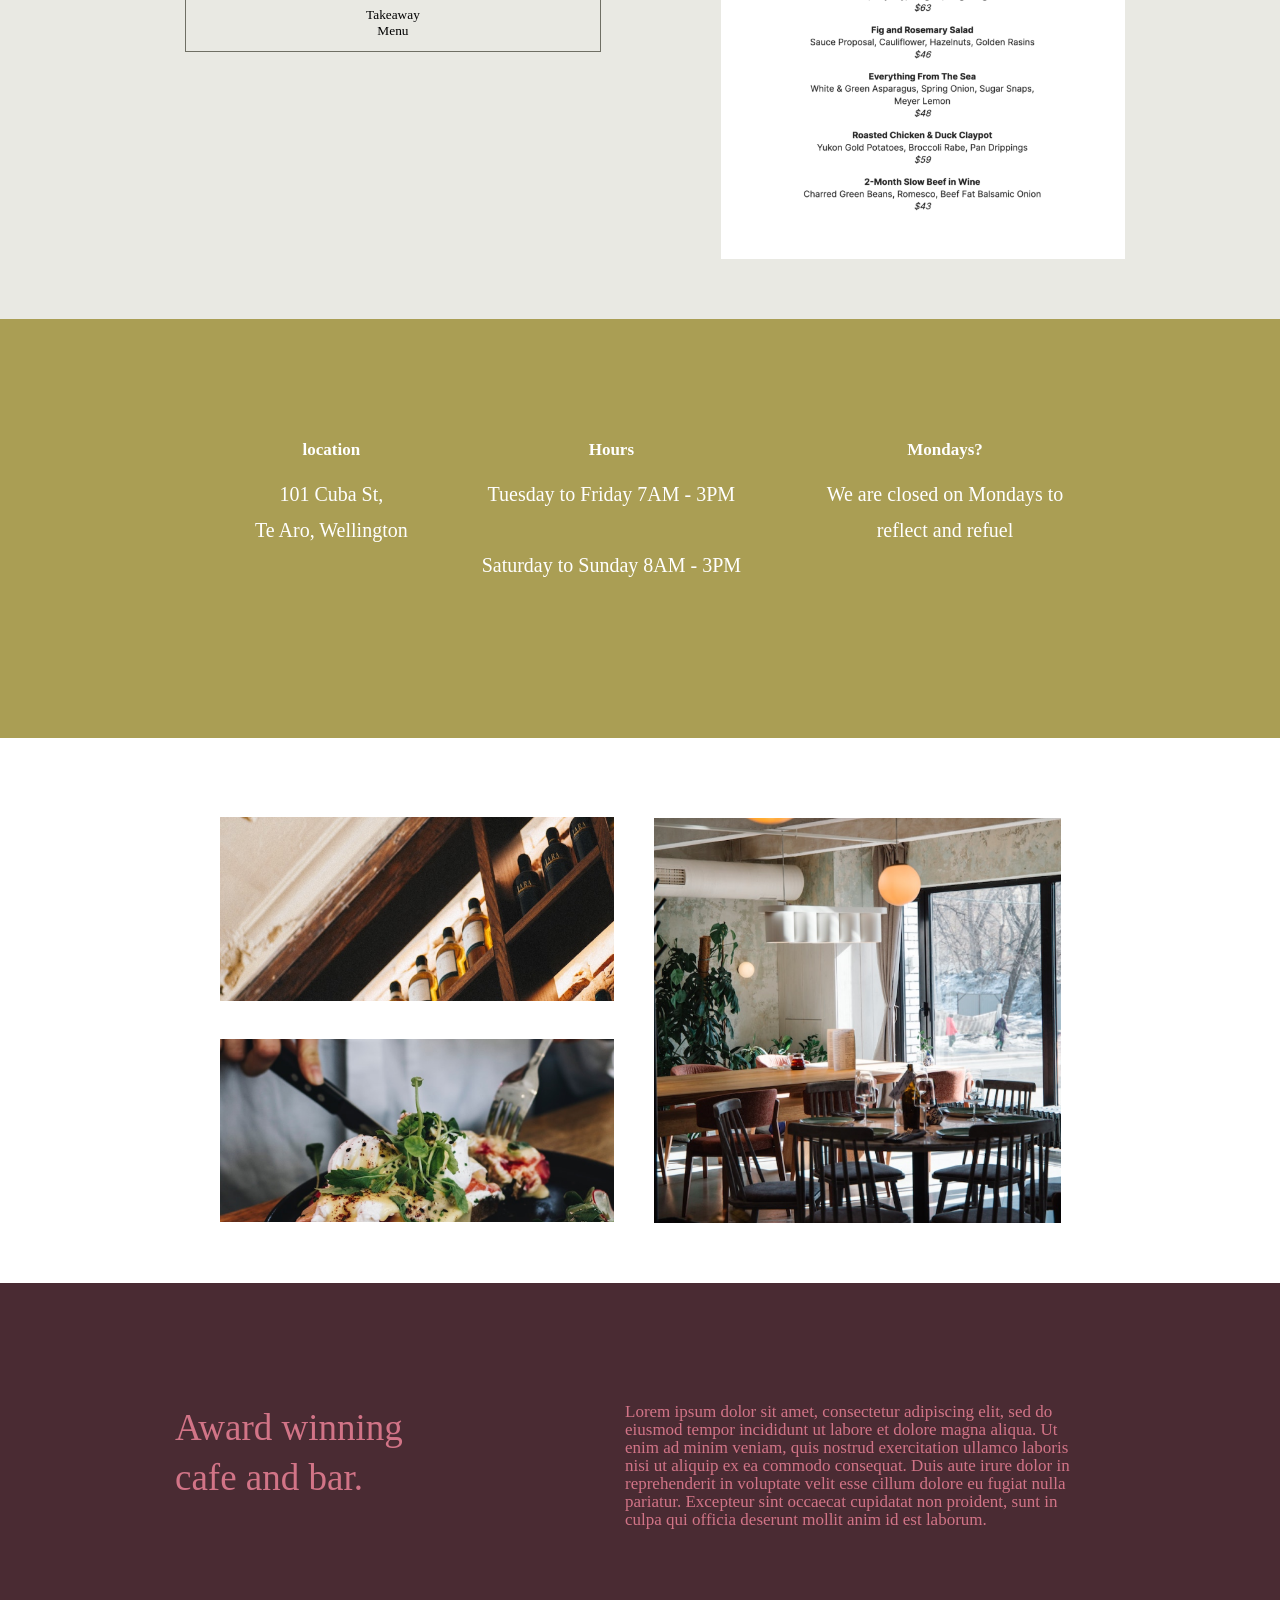
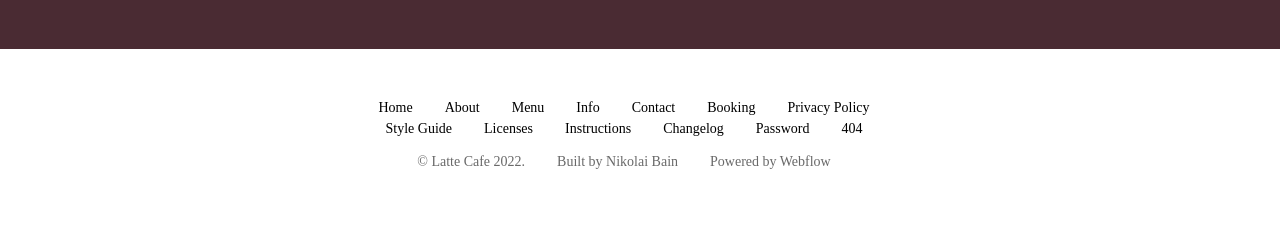
==== commit 9291877e: "Update index.html" ====
--- a/index.html
+++ b/index.html
@@ -19,6 +19,7 @@
                                 <li>Menu</li>
                                 <li>Info</li>
                                 <li>Booking</li>    
+                                <li>TestChanges</li>
                             </ul>
                         </div>
                         <div class="header__title">
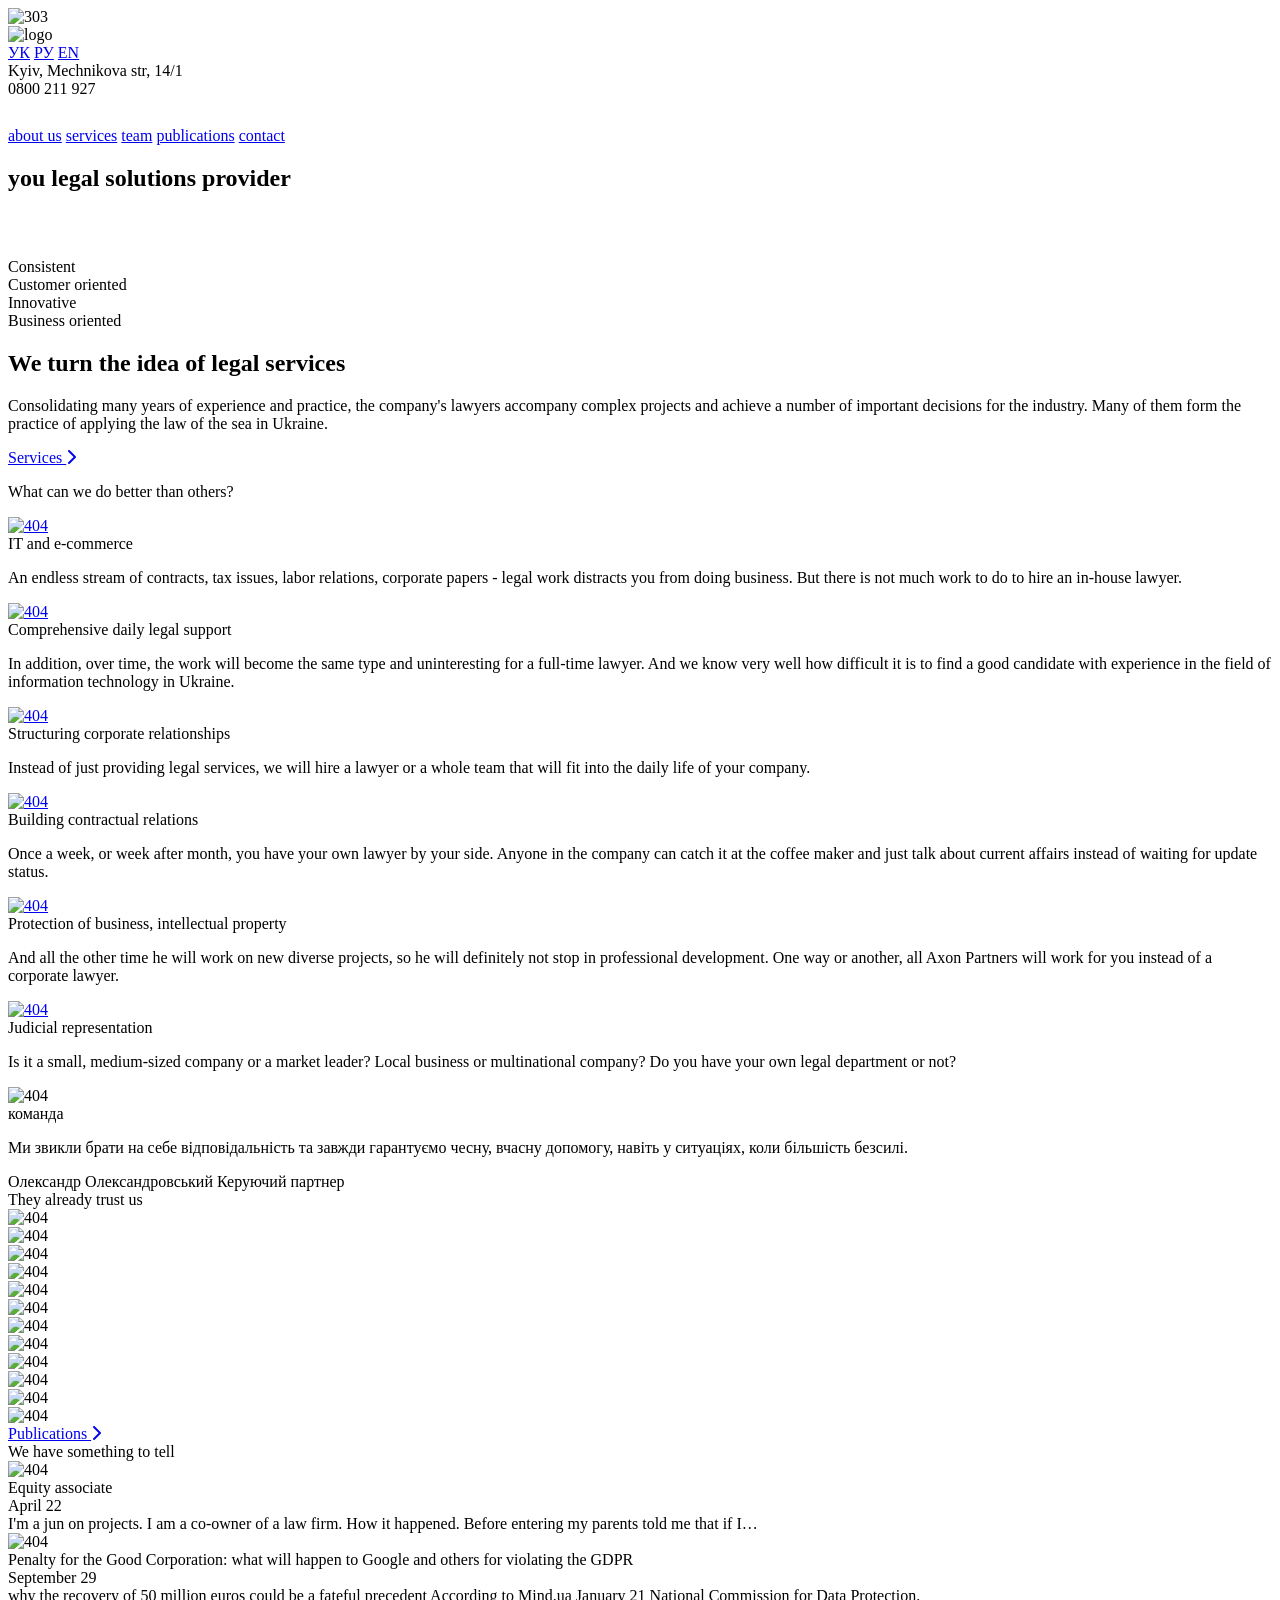
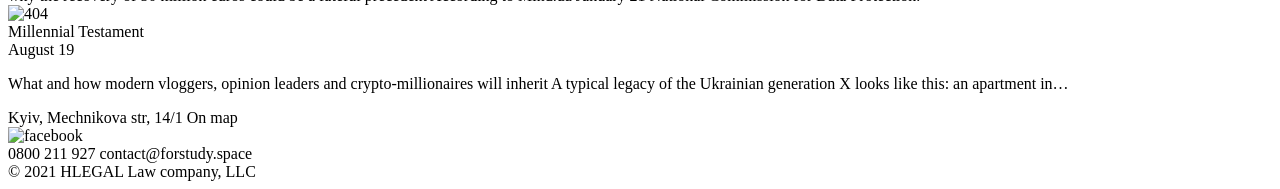
==== commit c5ab1f03: "123141" ====
--- a/index.html
+++ b/index.html
@@ -1,158 +1,356 @@
 <!DOCTYPE html>
 <html lang="en">
+
 <head>
-    <meta charset="UTF-8">
-    <meta http-equiv="X-UA-Compatible" content="IE=edge">
-    <meta name="viewport" content="width=device-width, initial-scale=1.0">
-    <title>Latte Cafe</title>
-    <link rel="stylesheet" href="css/style.css">
+  <meta charset="UTF-8">
+  <meta http-equiv="X-UA-Compatible" content="IE=edge">
+  <meta name="viewport" content="width=device-width, initial-scale=1.0">
+
+  <link rel="preconnect" href="https://fonts.googleapis.com">
+
+
+  <link rel="stylesheet" href="https://cdnjs.cloudflare.com/ajax/libs/font-awesome/6.2.0/css/all.min.css"
+    integrity="sha512-xh6O/CkQoPOWDdYTDqeRdPCVd1SpvCA9XXcUnZS2FmJNp1coAFzvtCN9BmamE+4aHK8yyUHUSCcJHgXloTyT2A=="
+    crossorigin="anonymous" referrerpolicy="no-referrer" />
+  <link rel="stylesheet" type="text/css" href="scss/main.css">
+  <title>SUREN_it_is_end</title>
 </head>
+
 <body>
-    <div class="wrapper">
-        <div class="content">
-            <div class="header">
-                <div class="container">
-                    <div class="header__holder">
-                        <div class="menu__list">
-                            <ul class="list">
-                                <li>About</li>
-                                <li>Menu</li>
-                                <li>Info</li>
-                                <li>Booking</li>    
-                                <li>TestChanges</li>
-                            </ul>
-                        </div>
-                        <div class="header__title">
-                            <h1>Latte Cafe</h1>
-                        </div>
-                        <div class="heder__soc">
-                            <svg width="24" height="20" viewBox="0 0 24 20" fill="none" xmlns="http://www.w3.org/2000/svg">
-                                <path d="M23.6 3.04016C23.6 1.76416 22.556 0.720161 21.28 0.720161H2.72002C1.44403 0.720161 0.400024 1.76416 0.400024 3.04016V16.9602C0.400024 18.2361 1.44403 19.2801 2.72002 19.2801H21.28C22.556 19.2801 23.6 18.2361 23.6 16.9602V3.04016ZM21.28 3.04016L12 8.84013L2.72002 3.04016H21.28ZM21.28 16.9602H2.72002V5.36016L12 11.1602L21.28 5.36016V16.9602Z" fill="#C67A88"/>
-                            </svg>
-                                <svg width="24" height="24" viewBox="0 0 24 24" fill="none" xmlns="http://www.w3.org/2000/svg">
-                                    <path d="M23.1916 11.5957C23.1916 5.19161 18 0 11.5957 0C5.19161 0 0 5.19161 0 11.5957C0 17.3835 4.24039 22.1808 9.78394 23.0508V14.9477H6.8397V11.5957H9.78394V9.0411C9.78394 6.1349 11.5152 4.52961 14.1638 4.52961C15.4321 4.52961 16.7596 4.75609 16.7596 4.75609V7.60974H15.2974C13.8569 7.60974 13.4076 8.50365 13.4076 9.42158V11.5957H16.6236L16.1096 14.9477H13.4076V23.0508C18.9512 22.1808 23.1916 17.3835 23.1916 11.5957Z" fill="#C67A88"/>
-                                </svg>
-                                <svg width="23" height="23" viewBox="0 0 23 23" fill="none" xmlns="http://www.w3.org/2000/svg">
-                                    <path d="M11.5 2.0709C14.5727 2.0709 14.9365 2.08437 16.1449 2.13828C17.268 2.1877 17.8744 2.37637 18.2787 2.53359C18.8133 2.74023 19.1996 2.9918 19.5994 3.3916C20.0037 3.7959 20.2508 4.17773 20.4574 4.7123C20.6146 5.1166 20.8033 5.72754 20.8527 6.84609C20.9066 8.05898 20.9201 8.42285 20.9201 11.491C20.9201 14.5637 20.9066 14.9275 20.8527 16.1359C20.8033 17.259 20.6146 17.8654 20.4574 18.2697C20.2508 18.8043 19.9992 19.1906 19.5994 19.5904C19.1951 19.9947 18.8133 20.2418 18.2787 20.4484C17.8744 20.6057 17.2635 20.7943 16.1449 20.8437C14.932 20.8977 14.5682 20.9111 11.5 20.9111C8.42734 20.9111 8.06348 20.8977 6.85508 20.8437C5.73203 20.7943 5.12559 20.6057 4.72129 20.4484C4.18672 20.2418 3.80039 19.9902 3.40059 19.5904C2.99629 19.1861 2.74922 18.8043 2.54258 18.2697C2.38535 17.8654 2.19668 17.2545 2.14727 16.1359C2.09336 14.923 2.07988 14.5592 2.07988 11.491C2.07988 8.41836 2.09336 8.05449 2.14727 6.84609C2.19668 5.72305 2.38535 5.1166 2.54258 4.7123C2.74922 4.17773 3.00078 3.79141 3.40059 3.3916C3.80488 2.9873 4.18672 2.74023 4.72129 2.53359C5.12559 2.37637 5.73652 2.1877 6.85508 2.13828C8.06348 2.08437 8.42734 2.0709 11.5 2.0709ZM11.5 0C8.37793 0 7.98711 0.0134766 6.76074 0.0673828C5.53887 0.121289 4.69883 0.318945 3.97109 0.601953C3.21191 0.898437 2.56953 1.28926 1.93164 1.93164C1.28926 2.56953 0.898438 3.21191 0.601953 3.9666C0.318945 4.69883 0.121289 5.53437 0.0673828 6.75625C0.0134766 7.98711 0 8.37793 0 11.5C0 14.6221 0.0134766 15.0129 0.0673828 16.2393C0.121289 17.4611 0.318945 18.3012 0.601953 19.0289C0.898438 19.7881 1.28926 20.4305 1.93164 21.0684C2.56953 21.7062 3.21191 22.1016 3.9666 22.3936C4.69883 22.6766 5.53437 22.8742 6.75625 22.9281C7.98262 22.982 8.37344 22.9955 11.4955 22.9955C14.6176 22.9955 15.0084 22.982 16.2348 22.9281C17.4566 22.8742 18.2967 22.6766 19.0244 22.3936C19.7791 22.1016 20.4215 21.7062 21.0594 21.0684C21.6973 20.4305 22.0926 19.7881 22.3846 19.0334C22.6676 18.3012 22.8652 17.4656 22.9191 16.2438C22.973 15.0174 22.9865 14.6266 22.9865 11.5045C22.9865 8.38242 22.973 7.9916 22.9191 6.76523C22.8652 5.54336 22.6676 4.70332 22.3846 3.97559C22.1016 3.21191 21.7107 2.56953 21.0684 1.93164C20.4305 1.29375 19.7881 0.898437 19.0334 0.606445C18.3012 0.323437 17.4656 0.125781 16.2438 0.071875C15.0129 0.0134766 14.6221 0 11.5 0Z" fill="#C67A88"/>
-                                    <path d="M11.5 5.59277C8.23867 5.59277 5.59277 8.23867 5.59277 11.5C5.59277 14.7613 8.23867 17.4072 11.5 17.4072C14.7613 17.4072 17.4072 14.7613 17.4072 11.5C17.4072 8.23867 14.7613 5.59277 11.5 5.59277ZM11.5 15.3318C9.38418 15.3318 7.66816 13.6158 7.66816 11.5C7.66816 9.38418 9.38418 7.66816 11.5 7.66816C13.6158 7.66816 15.3318 9.38418 15.3318 11.5C15.3318 13.6158 13.6158 15.3318 11.5 15.3318Z" fill="#C67A88"/>
-                                    <path d="M19.0199 5.35909C19.0199 6.12276 18.4 6.73819 17.6408 6.73819C16.8771 6.73819 16.2617 6.11827 16.2617 5.35909C16.2617 4.59541 16.8816 3.97998 17.6408 3.97998C18.4 3.97998 19.0199 4.5999 19.0199 5.35909Z" fill="#C67A88"/>
-                                </svg>                                          
-                        </div>
-                    </div>
-                    <div class="pict">
-                        <img src="images/IMAGE.png" alt="interyer">
-                    </div>
-                </div>
-            </div>
-            <div class="about">
-                <div class="container">
-                    <div class="abou__item">
-                        <div class="about__text">
-                            <h2>About Us</h2>
-                            <p>Tucked away in the corner of Wellington, Latte Cafe is a local neighbourhood cafe and bar. Latte is all about doing what we love, in a city that we love. We keep stocked with local produce and pastries. Bring your family for a bite, or meet your friends for a coffee or warm drink.</p>
-                        </div>
-                    </div>
-                </div>
-            </div>
-            <div class="menu">
-                <div class="container">
-                    <div class="menu__item">
-                        <div class="menu__info">
-                            <div class="info__text">
-                                <h2>Menu</h2>
-                                <p>We change our menu every season. Here is what we are currently dishing up.</p>
-                            </div>
-                            <div class="menu__btn">
-                                <button class="btn btn_1">Food Menu</button>
-                                <button class="btn btn_2">Drinks Menu</button>
-                                <button class="btn">Takeaway Menu</button>
-                            </div>
-                        </div>
-                        <div class="cafe__1">
-                            <img src="images/menu.png" alt="menu">
-                        </div>
-                    </div>
-                </div>
-            </div>
-            <div class="info">
-                <div class="container">
-                    <div class="info__item">
-                        <div class="location">
-                            <h3>location</h3>
-                            <p>101 Cuba St,</p>
-                            <p>Te Aro, Wellington</p>
-                        </div>
-                        <div class="hours">
-                            <h3>Hours</h3>
-                            <p>Tuesday to Friday
-                                7AM - 3PM
-                            </p>
-                            <p>
-                                Saturday to Sunday
-                                8AM - 3PM
-                            </p>
-                        </div>
-                        <div class="day">
-                            <h3>Mondays?</h3>
-                            <p>We are closed on Mondays to reflect and refuel</p>
-                        </div>
-                    </div>
-                </div>
-            </div>
-            <div class="cafe">
-                <div class="container">
-                    <div class="cafe__item">
-                        <div class="cafe__menu">
-                            <img src="images/vine.png" alt="">
-                            <img src="images/salat.png" alt="">
-                        </div>
-                        <div class="cafe__inter">
-                            <img src="images/interyer.png" alt="">
-                        </div>
-                    </div>
-                </div>
-            </div>
-            <div class="award">
-                <div class="container">
-                    <div class="award__item">
-                        <div class="award__title">
-                            <h2>Award winning cafe and bar.</h2>
-                        </div>
-                        <div class="award__text">
-                            <p>Lorem ipsum dolor sit amet, consectetur adipiscing elit, sed do eiusmod tempor incididunt ut labore et dolore magna aliqua. Ut enim ad minim veniam, quis nostrud exercitation ullamco laboris nisi ut aliquip ex ea commodo consequat. Duis aute irure dolor in reprehenderit in voluptate velit esse cillum dolore eu fugiat nulla pariatur. Excepteur sint occaecat cupidatat non proident, sunt in culpa qui officia deserunt mollit anim id est laborum.</p>
-                        </div>
-                    </div>
-                </div>
-            </div>
-            <footer class="foote">
-                <div class="container">
-                    <div class="footer__item">
-                        <ul class="footer__info">
-                            <li>Home</li>
-                            <li>About</li>
-                            <li>Menu</li>
-                            <li>Info</li>
-                            <li>Contact</li>
-                            <li>Booking</li>
-                            <li>Privacy Policy</li>
-                        </ul>
-                        <ul class="footer__idea">
-                            <li>Style Guide</li>
-                            <li>Licenses</li>
-                            <li>Instructions</li>
-                            <li>Changelog</li>
-                            <li>Password</li>
-                            <li>404</li>
-                        </ul>
-                        <ul class="footer__privat">
-                            <li>© Latte Cafe 2022.</li>
-                            <li>Built by Nikolai Bain</li>
-                            <li>Powered by Webflow</li>
-                        </ul>
-                    </div>
-                </div>
-            </footer>
-        </div>
+  <section class="header_section">
+    <header class="header">
+      <div class="header__main-logo">
+        <img src="../Hillel_final/img/Symbol.png" alt="303">
+      </div>
+      <div class="container">
+        <div class="header-inner">
+          <div class="header-inner__logo">
+            <img src="../Hillel_final/img/Logo.svg" alt="logo">
+          </div>
+
+          <div class="header-inner__navadress">
+            <div class="header-inner__navadress__adress">
+              <div class="header-inner__navadress__adress__languages">
+                <a href="https://lms.ithillel.ua/" class="header-inner__navadress__adress__languages__link">УК</a>
+                <a href="https://lms.ithillel.ua/" class="header-inner__navadress__adress__languages__link">РУ</a>
+                <a href="https://lms.ithillel.ua/" class="header-inner__navadress__adress__languages__link">EN</a>
+              </div>
+              <div class="header-inner__navadress__adress__city"><span>Kyiv, Mechnikova str, 14/1</span></div>
+              <div class="header-inner__navadress__adress__number"><span>0800 211 927</span></div>
+              <div class="header-inner__navadress__adress__facebook">
+                <svg width="24" height="25" viewBox="0 0 24 25" fill="none" xmlns="http://www.w3.org/2000/svg">
+                  <g clip-path="url(#clip0_70381_2977)">
+                    <path
+                      d="M24 12.5733C24 5.90541 18.6274 0.5 12 0.5C5.37258 0.5 0 5.90541 0 12.5733C0 18.5995 4.38823 23.5943 10.125 24.5V16.0633H7.07813V12.5733H10.125V9.91343C10.125 6.88755 11.9165 5.21615 14.6576 5.21615C15.9705 5.21615 17.3438 5.45195 17.3438 5.45195V8.42313H15.8306C14.3399 8.42313 13.875 9.35379 13.875 10.3086V12.5733H17.2031L16.6711 16.0633H13.875V24.5C19.6118 23.5943 24 18.5995 24 12.5733Z"
+                      fill="white" />
+                  </g>
+                  <defs>
+                    <clipPath id="clip0_70381_2977">
+                      <rect width="24" height="24" fill="white" transform="translate(0 0.5)" />
+                    </clipPath>
+                  </defs>
+                </svg>
+              </div>
+              <div class="menu-btn">
+                <span></span>
+                <span></span>
+                <span></span>
+              </div>
+            </div>
+            <div class="header-inner__navadress__nav">
+              <nav>
+                <a href="https://lms.ithillel.ua/" class="header-inner__navadress__nav__link">about us</a>
+                <a href="https://lms.ithillel.ua/" class="header-inner__navadress__nav__link">services</a>
+                <a href="https://lms.ithillel.ua/" class="header-inner__navadress__nav__link">team</a>
+                <a href="https://lms.ithillel.ua/" class="header-inner__navadress__nav__link">publications</a>
+                <a href="./pages/contact.html" target="_blank" class="header-inner__navadress__nav__link">contact</a>
+              </nav>
+            </div>
+          </div>
+        </div>
+
+      </div>
+    </header>
+    <div class="container">
+      <div class="main-logo__h">
+        <h1>you legal solutions provider</h1>
+      </div>
+
+      <div class="main-logo__scroll">
+        <svg width="42" height="42" viewBox="0 0 42 42" fill="none" xmlns="http://www.w3.org/2000/svg">
+          <g clip-path="url(#clip0_22728_11340)">
+            <circle opacity="0.5" cx="21" cy="21" r="20" stroke="white" stroke-width="2" />
+            <path d="M12 18L21 27L30 18" stroke="white" stroke-width="2" />
+          </g>
+          <defs>
+            <clipPath id="clip0_22728_11340">
+              <rect width="42" height="42" fill="white" />
+            </clipPath>
+          </defs>
+        </svg>
+      </div>
+
+      <div class="sub-header">
+        <div class="sub-header__types">
+          <div class="sub-header__types__name">Consistent</div>
+          <div class="sub-header__types__name">Customer oriented</div>
+          <div class="sub-header__types__name">Innovative</div>
+          <div class="sub-header__types__name">Business oriented</div>
+        </div>
+        <div class="sub-header__descr">
+          <article>
+            <h2>We turn the idea of legal services</h2>
+
+            <p>Consolidating many years of experience and practice, the company's lawyers accompany complex projects and
+              achieve a number of important decisions for the industry. Many of them form the practice of applying the
+              law
+              of the sea in Ukraine.</p>
+          </article>
+        </div>
+      </div>
+      <div class="data-service">
+        <a href="https://lms.ithillel.ua/" class="data-service__link">Services <i class="fa-solid fa-chevron-right"></i></a>
+
+        <p>What can we do better than others?</p>
+      </div>
+      <div class="data">
+        <div class="data-img">
+
+          <div class="data-img__iconDESCR">
+            <div class="data-img__icon">
+              <a href="#"><img src="../Hillel_final/img/Icon.svg" alt="404"></a>
+            </div>
+            <article>
+              <a>IT and e-commerce</a>
+
+              <p>An endless stream of contracts, tax issues, labor relations, corporate papers - legal work distracts
+                you
+                from doing business. But there is not much work to do to hire an in-house lawyer.</p>
+            </article>
+          </div>
+          <div class="data-img__iconDESCR">
+            <div class="data-img__icon">
+              <a href="#"><img src="../Hillel_final/img/Icon1.svg" alt="404"></a>
+            </div>
+            <article>
+              <a>Comprehensive daily legal support</a>
+
+              <p>In addition, over time, the work will become the same type and uninteresting for a full-time lawyer.
+                And
+                we
+                know very well how difficult it is to find a good candidate with experience in the field of information
+                technology in Ukraine.</p>
+            </article>
+          </div>
+          <div class="data-img__iconDESCR">
+            <div class="data-img__icon">
+              <a href="#"><img src="../Hillel_final/img/Icon2.svg" alt="404"></a>
+            </div>
+            <article>
+              <a>Structuring corporate relationships</a>
+
+              <p>Instead of just providing legal services, we will hire a lawyer or a whole team that will fit into the
+                daily life of your company.</p>
+            </article>
+          </div>
+        </div>
+        <div class="data-img">
+          <div class="data-img__iconDESCR">
+            <div class="data-img__icon">
+              <a href="#"><img src="../Hillel_final/img/Icon3.svg" alt="404"></a>
+            </div>
+            <article>
+              <a>Building contractual relations</a>
+
+              <p>Once a week, or week after month, you have your own lawyer by your side. Anyone in the company can
+                catch
+                it
+                at the coffee maker and just talk about current affairs instead of waiting for update status.</p>
+            </article>
+          </div>
+          <div class="data-img__iconDESCR">
+            <div class="data-img__icon">
+              <a href="#"><img src="../Hillel_final/img/Icon4.svg" alt="404"></a>
+            </div>
+            <article>
+              <a>Protection of business, intellectual property</a>
+
+              <p>And all the other time he will work on new diverse projects, so he will definitely not stop in
+                professional
+                development. One way or another, all Axon Partners will work for you instead of a corporate lawyer.</p>
+            </article>
+          </div>
+          <div class="data-img__iconDESCR">
+            <div class="data-img__icon">
+              <a href="#"> <img src="../Hillel_final/img/Icon5.svg" alt="404"></a>
+            </div>
+            <article>
+              <a>Judicial representation</a>
+
+              <p>Is it a small, medium-sized company or a market leader? Local business or multinational company? Do you
+                have your own legal department or not?</p>
+            </article>
+          </div>
+        </div>
+      </div>
     </div>
+
+  </section>
+  <section class="second_section">
+    <div class="container">
+      <div class="under-line">
+        <div class="under-line__first">
+
+        </div>
+
+        <div class="under-line__second">
+
+        </div>
+      </div>
+      <div class="man-descr">
+        <div class="man-descr__photo">
+          <img src="../Hillel_final/img/image.png" alt="404">
+        </div>
+        <div class="man-descr__descr">
+          <a>команда</a>
+          <article>
+            <p>Ми звикли брати на себе відповідальність та завжди гарантуємо чесну, вчасну допомогу, навіть у ситуаціях,
+              коли більшість безсилі.</p>
+          </article>
+          <div class="man-descr__descr__name">
+            <span class="man-descr__descr__name__main">Олександр Олександровський</span>
+            <span class="man-descr__descr__name__occupation">Керуючий партнер</span>
+          </div>
+        </div>
+      </div>
+      <div class="sub-rounds">
+        <div class="sub-rounds__round"></div>
+        <div class="sub-rounds__round"></div>
+        <div class="sub-rounds__round"></div>
+      </div>
+    </div>
+  </section>
+  <section class="third_section">
+    <div class="container">
+      <div class="sub-link">
+        <a>They already trust us</a>
+      </div>
+      <div class="collection-wrapper">
+        <div class="collection-wrapper__item">
+          <img src="../Hillel_final/img/Item.png" alt="404">
+        </div>
+        <div class="collection-wrapper__item">
+          <img src="../Hillel_final/img/Item1.png" alt="404">
+        </div>
+        <div class="collection-wrapper__item">
+          <img src="../Hillel_final/img/Item2.png" alt="404">
+        </div>
+        <div class="collection-wrapper__item">
+          <img src="../Hillel_final/img/Item3.png" alt="404">
+        </div>
+        <div class="collection-wrapper__item">
+          <img src="../Hillel_final/img/Item4.png" alt="404">
+        </div>
+        <div class="collection-wrapper__item">
+          <img src="../Hillel_final/img/Item5.png" alt="404">
+        </div>
+        <div class="collection-wrapper__item">
+          <img src="../Hillel_final/img/Item6.png" alt="404">
+        </div>
+        <div class="collection-wrapper__item">
+          <img src="../Hillel_final/img/Item7.png" alt="404">
+        </div>
+        <div class="collection-wrapper__item">
+          <img src="../Hillel_final/img/Item8.png" alt="404">
+        </div>
+        <div class="collection-wrapper__item">
+          <img src="../Hillel_final/img/Item9.png" alt="404">
+        </div>
+        <div class="collection-wrapper__item">
+          <img src="../Hillel_final/img/Item10.png" alt="404">
+        </div>
+        <div class="collection-wrapper__item">
+          <img src="../Hillel_final/img/Item11.png" alt="404">
+        </div>
+      </div>
+    </div>
+  </section>
+  <section class="above-footer">
+    <div class="container">
+      <div class="above-footer__link">
+        <a href="#">Publications <i class="fa-solid fa-chevron-right"></i></a>
+      </div>
+      <div class="above-footer__descr">
+        We have something to tell
+      </div>
+      <div class="above-footer__items">
+        <div class="above-footer__items__card above-footer__items__cardFIRST">
+          <div class="above-footer__items__card__image">
+            <img src="../Hillel_final/img/Cover.png" alt="404">
+          </div>
+          <div class="above-footer__items__card__info">
+            <div class="above-footer__items__card__link">Equity associate</div>
+            <div class="above-footer__items__card__miniTEXT">April 22</div>
+            <div class="above-footer__items__card__text">I'm a jun on projects. I am a co-owner of a law firm. How it
+              happened. Before entering my parents told me that if I…</div>
+          </div>
+        </div>
+        <div class="above-footer__items__card above-footer__items__cardSECOND">
+          <div class="above-footer__items__card__image">
+            <img src="../Hillel_final/img/Cover1.png" alt="404">
+          </div>
+          <div class="above-footer__items__card__info">
+            <div class="above-footer__items__card__link">Penalty for the Good Corporation: what will happen to Google
+              and
+              others for violating the GDPR</div>
+            <div class="above-footer__items__card__miniTEXT">September 29</div>
+            <div class="above-footer__items__card__text">
+              <article> why the recovery of 50 million euros could be a fateful
+                precedent According to Mind.ua January 21 National Commission for Data Protection.</article>
+            </div>
+          </div>
+        </div>
+        <div class="above-footer__items__card above-footer__items__cardTHIRD">
+          <div class="above-footer__items__card__image">
+            <img src="../Hillel_final/img/Cover2.png" alt="404">
+          </div>
+          <div class="above-footer__items__card__info">
+            <div class="above-footer__items__card__link">Millennial Testament</div>
+            <div class="above-footer__items__card__miniTEXT">August 19</div>
+            <div class="above-footer__items__card__text">
+              <article>
+                <p>What and how modern vloggers, opinion leaders and
+                  crypto-millionaires will inherit A typical legacy of the Ukrainian generation X looks like this: an
+                  apartment in…</p>
+              </article>
+            </div>
+          </div>
+        </div>
+      </div>
+    </div>
+  </section>
+  <section class="footer-section">
+    <footer>
+      <div class="container">
+        <div class="footer-section__adress-logo">
+          <div class="footer-section__adress-logo__adress">
+            <span>Kyiv, Mechnikova str, 14/1</span>
+            <a class="footer-section__adress-logo__adress__link">On map</a>
+          </div>
+          <div class="footer-section__adress-logo__logo">
+            <div class="footer-section__adress-logo__logo__facebook">
+              <img src="../Hillel_final/img/Vector.svg" alt="facebook">
+            </div>
+            <span class="footer-section__adress-logo__logo__number">0800 211 927</span>
+            <a class="footer-section__adress-logo__logo__email">contact@forstudy.space</a>
+          </div>
+        </div>
+        <div class="footer-section__adress-logo__minitext">
+          <span>© 2021 HLEGAL Law company, LLC</span>
+        </div>
+      </div>
+    </footer>
+  </section>
 </body>
-</html>
+
+</html>
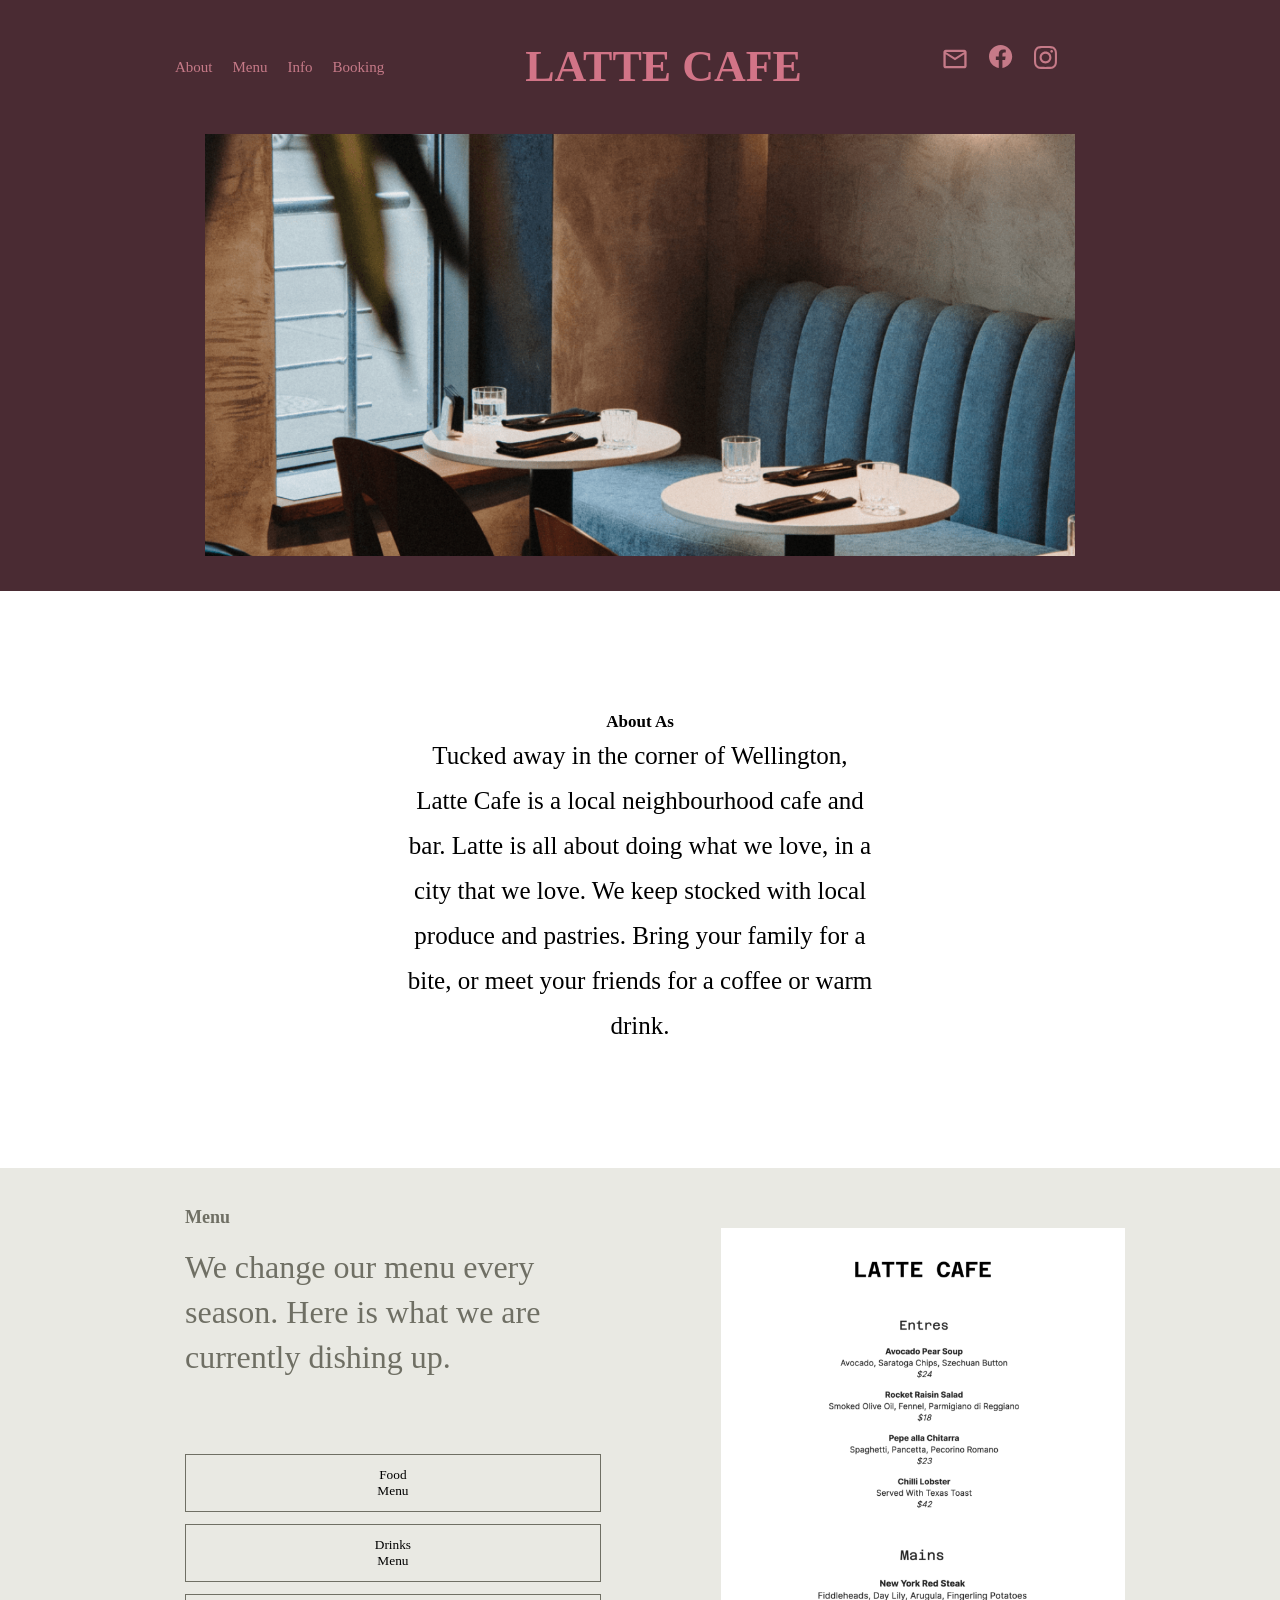
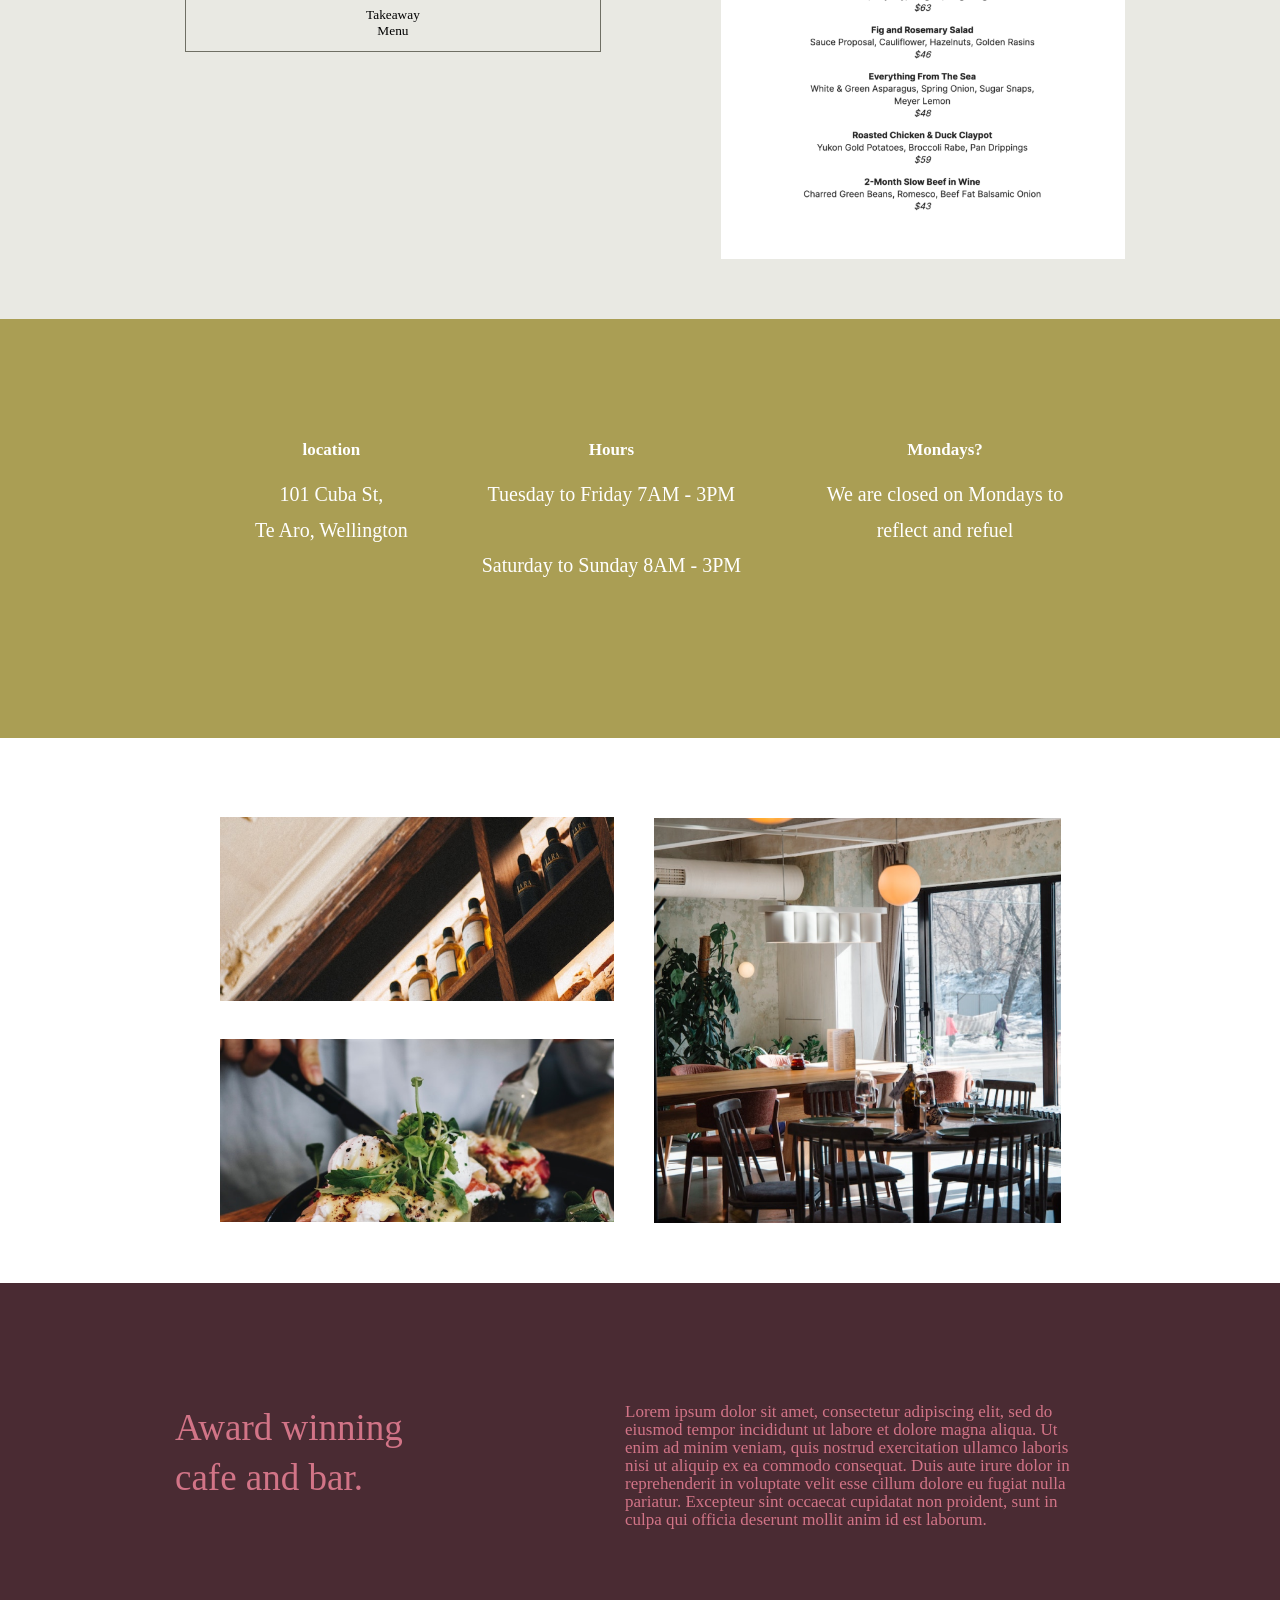
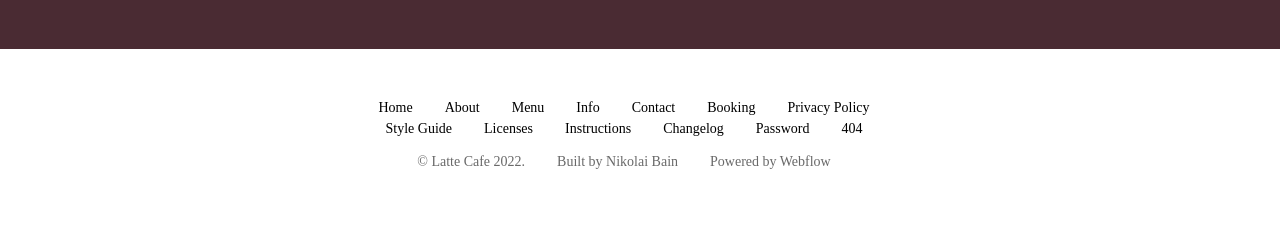
==== commit b0e5988e: "Merge branch 'master' of github.com:unicum0212/site" ====
--- a/index.html
+++ b/index.html
@@ -1,356 +1,157 @@
 <!DOCTYPE html>
 <html lang="en">
-
 <head>
-  <meta charset="UTF-8">
-  <meta http-equiv="X-UA-Compatible" content="IE=edge">
-  <meta name="viewport" content="width=device-width, initial-scale=1.0">
-
-  <link rel="preconnect" href="https://fonts.googleapis.com">
-
-
-  <link rel="stylesheet" href="https://cdnjs.cloudflare.com/ajax/libs/font-awesome/6.2.0/css/all.min.css"
-    integrity="sha512-xh6O/CkQoPOWDdYTDqeRdPCVd1SpvCA9XXcUnZS2FmJNp1coAFzvtCN9BmamE+4aHK8yyUHUSCcJHgXloTyT2A=="
-    crossorigin="anonymous" referrerpolicy="no-referrer" />
-  <link rel="stylesheet" type="text/css" href="scss/main.css">
-  <title>SUREN_it_is_end</title>
+    <meta charset="UTF-8">
+    <meta http-equiv="X-UA-Compatible" content="IE=edge">
+    <meta name="viewport" content="width=device-width, initial-scale=1.0">
+    <title>Latte Cafe</title>
+    <link rel="stylesheet" href="css/style.css">
 </head>
-
 <body>
-  <section class="header_section">
-    <header class="header">
-      <div class="header__main-logo">
-        <img src="../Hillel_final/img/Symbol.png" alt="303">
-      </div>
-      <div class="container">
-        <div class="header-inner">
-          <div class="header-inner__logo">
-            <img src="../Hillel_final/img/Logo.svg" alt="logo">
-          </div>
-
-          <div class="header-inner__navadress">
-            <div class="header-inner__navadress__adress">
-              <div class="header-inner__navadress__adress__languages">
-                <a href="https://lms.ithillel.ua/" class="header-inner__navadress__adress__languages__link">УК</a>
-                <a href="https://lms.ithillel.ua/" class="header-inner__navadress__adress__languages__link">РУ</a>
-                <a href="https://lms.ithillel.ua/" class="header-inner__navadress__adress__languages__link">EN</a>
-              </div>
-              <div class="header-inner__navadress__adress__city"><span>Kyiv, Mechnikova str, 14/1</span></div>
-              <div class="header-inner__navadress__adress__number"><span>0800 211 927</span></div>
-              <div class="header-inner__navadress__adress__facebook">
-                <svg width="24" height="25" viewBox="0 0 24 25" fill="none" xmlns="http://www.w3.org/2000/svg">
-                  <g clip-path="url(#clip0_70381_2977)">
-                    <path
-                      d="M24 12.5733C24 5.90541 18.6274 0.5 12 0.5C5.37258 0.5 0 5.90541 0 12.5733C0 18.5995 4.38823 23.5943 10.125 24.5V16.0633H7.07813V12.5733H10.125V9.91343C10.125 6.88755 11.9165 5.21615 14.6576 5.21615C15.9705 5.21615 17.3438 5.45195 17.3438 5.45195V8.42313H15.8306C14.3399 8.42313 13.875 9.35379 13.875 10.3086V12.5733H17.2031L16.6711 16.0633H13.875V24.5C19.6118 23.5943 24 18.5995 24 12.5733Z"
-                      fill="white" />
-                  </g>
-                  <defs>
-                    <clipPath id="clip0_70381_2977">
-                      <rect width="24" height="24" fill="white" transform="translate(0 0.5)" />
-                    </clipPath>
-                  </defs>
-                </svg>
-              </div>
-              <div class="menu-btn">
-                <span></span>
-                <span></span>
-                <span></span>
-              </div>
+    <div class="wrapper">
+        <div class="content">
+            <div class="header">
+                <div class="container">
+                    <div class="header__holder">
+                        <div class="menu__list">
+                            <ul class="list">
+                                <li>About</li>
+                                <li>Menu</li>
+                                <li>Info</li>
+                                <li>Booking</li>    
+                            </ul>
+                        </div>
+                        <div class="header__title">
+                            <h1>Latte Cafe</h1>
+                        </div>
+                        <div class="heder__soc">
+                            <svg width="24" height="20" viewBox="0 0 24 20" fill="none" xmlns="http://www.w3.org/2000/svg">
+                                <path d="M23.6 3.04016C23.6 1.76416 22.556 0.720161 21.28 0.720161H2.72002C1.44403 0.720161 0.400024 1.76416 0.400024 3.04016V16.9602C0.400024 18.2361 1.44403 19.2801 2.72002 19.2801H21.28C22.556 19.2801 23.6 18.2361 23.6 16.9602V3.04016ZM21.28 3.04016L12 8.84013L2.72002 3.04016H21.28ZM21.28 16.9602H2.72002V5.36016L12 11.1602L21.28 5.36016V16.9602Z" fill="#C67A88"/>
+                            </svg>
+                                <svg width="24" height="24" viewBox="0 0 24 24" fill="none" xmlns="http://www.w3.org/2000/svg">
+                                    <path d="M23.1916 11.5957C23.1916 5.19161 18 0 11.5957 0C5.19161 0 0 5.19161 0 11.5957C0 17.3835 4.24039 22.1808 9.78394 23.0508V14.9477H6.8397V11.5957H9.78394V9.0411C9.78394 6.1349 11.5152 4.52961 14.1638 4.52961C15.4321 4.52961 16.7596 4.75609 16.7596 4.75609V7.60974H15.2974C13.8569 7.60974 13.4076 8.50365 13.4076 9.42158V11.5957H16.6236L16.1096 14.9477H13.4076V23.0508C18.9512 22.1808 23.1916 17.3835 23.1916 11.5957Z" fill="#C67A88"/>
+                                </svg>
+                                <svg width="23" height="23" viewBox="0 0 23 23" fill="none" xmlns="http://www.w3.org/2000/svg">
+                                    <path d="M11.5 2.0709C14.5727 2.0709 14.9365 2.08437 16.1449 2.13828C17.268 2.1877 17.8744 2.37637 18.2787 2.53359C18.8133 2.74023 19.1996 2.9918 19.5994 3.3916C20.0037 3.7959 20.2508 4.17773 20.4574 4.7123C20.6146 5.1166 20.8033 5.72754 20.8527 6.84609C20.9066 8.05898 20.9201 8.42285 20.9201 11.491C20.9201 14.5637 20.9066 14.9275 20.8527 16.1359C20.8033 17.259 20.6146 17.8654 20.4574 18.2697C20.2508 18.8043 19.9992 19.1906 19.5994 19.5904C19.1951 19.9947 18.8133 20.2418 18.2787 20.4484C17.8744 20.6057 17.2635 20.7943 16.1449 20.8437C14.932 20.8977 14.5682 20.9111 11.5 20.9111C8.42734 20.9111 8.06348 20.8977 6.85508 20.8437C5.73203 20.7943 5.12559 20.6057 4.72129 20.4484C4.18672 20.2418 3.80039 19.9902 3.40059 19.5904C2.99629 19.1861 2.74922 18.8043 2.54258 18.2697C2.38535 17.8654 2.19668 17.2545 2.14727 16.1359C2.09336 14.923 2.07988 14.5592 2.07988 11.491C2.07988 8.41836 2.09336 8.05449 2.14727 6.84609C2.19668 5.72305 2.38535 5.1166 2.54258 4.7123C2.74922 4.17773 3.00078 3.79141 3.40059 3.3916C3.80488 2.9873 4.18672 2.74023 4.72129 2.53359C5.12559 2.37637 5.73652 2.1877 6.85508 2.13828C8.06348 2.08437 8.42734 2.0709 11.5 2.0709ZM11.5 0C8.37793 0 7.98711 0.0134766 6.76074 0.0673828C5.53887 0.121289 4.69883 0.318945 3.97109 0.601953C3.21191 0.898437 2.56953 1.28926 1.93164 1.93164C1.28926 2.56953 0.898438 3.21191 0.601953 3.9666C0.318945 4.69883 0.121289 5.53437 0.0673828 6.75625C0.0134766 7.98711 0 8.37793 0 11.5C0 14.6221 0.0134766 15.0129 0.0673828 16.2393C0.121289 17.4611 0.318945 18.3012 0.601953 19.0289C0.898438 19.7881 1.28926 20.4305 1.93164 21.0684C2.56953 21.7062 3.21191 22.1016 3.9666 22.3936C4.69883 22.6766 5.53437 22.8742 6.75625 22.9281C7.98262 22.982 8.37344 22.9955 11.4955 22.9955C14.6176 22.9955 15.0084 22.982 16.2348 22.9281C17.4566 22.8742 18.2967 22.6766 19.0244 22.3936C19.7791 22.1016 20.4215 21.7062 21.0594 21.0684C21.6973 20.4305 22.0926 19.7881 22.3846 19.0334C22.6676 18.3012 22.8652 17.4656 22.9191 16.2438C22.973 15.0174 22.9865 14.6266 22.9865 11.5045C22.9865 8.38242 22.973 7.9916 22.9191 6.76523C22.8652 5.54336 22.6676 4.70332 22.3846 3.97559C22.1016 3.21191 21.7107 2.56953 21.0684 1.93164C20.4305 1.29375 19.7881 0.898437 19.0334 0.606445C18.3012 0.323437 17.4656 0.125781 16.2438 0.071875C15.0129 0.0134766 14.6221 0 11.5 0Z" fill="#C67A88"/>
+                                    <path d="M11.5 5.59277C8.23867 5.59277 5.59277 8.23867 5.59277 11.5C5.59277 14.7613 8.23867 17.4072 11.5 17.4072C14.7613 17.4072 17.4072 14.7613 17.4072 11.5C17.4072 8.23867 14.7613 5.59277 11.5 5.59277ZM11.5 15.3318C9.38418 15.3318 7.66816 13.6158 7.66816 11.5C7.66816 9.38418 9.38418 7.66816 11.5 7.66816C13.6158 7.66816 15.3318 9.38418 15.3318 11.5C15.3318 13.6158 13.6158 15.3318 11.5 15.3318Z" fill="#C67A88"/>
+                                    <path d="M19.0199 5.35909C19.0199 6.12276 18.4 6.73819 17.6408 6.73819C16.8771 6.73819 16.2617 6.11827 16.2617 5.35909C16.2617 4.59541 16.8816 3.97998 17.6408 3.97998C18.4 3.97998 19.0199 4.5999 19.0199 5.35909Z" fill="#C67A88"/>
+                                </svg>                                          
+                        </div>
+                    </div>
+                    <div class="pict">
+                        <img src="images/IMAGE.png" alt="interyer">
+                    </div>
+                </div>
             </div>
-            <div class="header-inner__navadress__nav">
-              <nav>
-                <a href="https://lms.ithillel.ua/" class="header-inner__navadress__nav__link">about us</a>
-                <a href="https://lms.ithillel.ua/" class="header-inner__navadress__nav__link">services</a>
-                <a href="https://lms.ithillel.ua/" class="header-inner__navadress__nav__link">team</a>
-                <a href="https://lms.ithillel.ua/" class="header-inner__navadress__nav__link">publications</a>
-                <a href="./pages/contact.html" target="_blank" class="header-inner__navadress__nav__link">contact</a>
-              </nav>
+            <div class="about">
+                <div class="container">
+                    <div class="abou__item">
+                        <div class="about__text">
+                            <h2>About As</h2>
+                            <p>Tucked away in the corner of Wellington, Latte Cafe is a local neighbourhood cafe and bar. Latte is all about doing what we love, in a city that we love. We keep stocked with local produce and pastries. Bring your family for a bite, or meet your friends for a coffee or warm drink.</p>
+                        </div>
+                    </div>
+                </div>
             </div>
-          </div>
+            <div class="menu">
+                <div class="container">
+                    <div class="menu__item">
+                        <div class="menu__info">
+                            <div class="info__text">
+                                <h2>Menu</h2>
+                                <p>We change our menu every season. Here is what we are currently dishing up.</p>
+                            </div>
+                            <div class="menu__btn">
+                                <button class="btn btn_1">Food Menu</button>
+                                <button class="btn btn_2">Drinks Menu</button>
+                                <button class="btn">Takeaway Menu</button>
+                            </div>
+                        </div>
+                        <div class="cafe__1">
+                            <img src="images/menu.png" alt="menu">
+                        </div>
+                    </div>
+                </div>
+            </div>
+            <div class="info">
+                <div class="container">
+                    <div class="info__item">
+                        <div class="location">
+                            <h3>location</h3>
+                            <p>101 Cuba St,</p>
+                            <p>Te Aro, Wellington</p>
+                        </div>
+                        <div class="hours">
+                            <h3>Hours</h3>
+                            <p>Tuesday to Friday
+                                7AM - 3PM
+                            </p>
+                            <p>
+                                Saturday to Sunday
+                                8AM - 3PM
+                            </p>
+                        </div>
+                        <div class="day">
+                            <h3>Mondays?</h3>
+                            <p>We are closed on Mondays to reflect and refuel</p>
+                        </div>
+                    </div>
+                </div>
+            </div>
+            <div class="cafe">
+                <div class="container">
+                    <div class="cafe__item">
+                        <div class="cafe__menu">
+                            <img src="images/vine.png" alt="">
+                            <img src="images/salat.png" alt="">
+                        </div>
+                        <div class="cafe__inter">
+                            <img src="images/interyer.png" alt="">
+                        </div>
+                    </div>
+                </div>
+            </div>
+            <div class="award">
+                <div class="container">
+                    <div class="award__item">
+                        <div class="award__title">
+                            <h2>Award winning cafe and bar.</h2>
+                        </div>
+                        <div class="award__text">
+                            <p>Lorem ipsum dolor sit amet, consectetur adipiscing elit, sed do eiusmod tempor incididunt ut labore et dolore magna aliqua. Ut enim ad minim veniam, quis nostrud exercitation ullamco laboris nisi ut aliquip ex ea commodo consequat. Duis aute irure dolor in reprehenderit in voluptate velit esse cillum dolore eu fugiat nulla pariatur. Excepteur sint occaecat cupidatat non proident, sunt in culpa qui officia deserunt mollit anim id est laborum.</p>
+                        </div>
+                    </div>
+                </div>
+            </div>
+            <footer class="foote">
+                <div class="container">
+                    <div class="footer__item">
+                        <ul class="footer__info">
+                            <li>Home</li>
+                            <li>About</li>
+                            <li>Menu</li>
+                            <li>Info</li>
+                            <li>Contact</li>
+                            <li>Booking</li>
+                            <li>Privacy Policy</li>
+                        </ul>
+                        <ul class="footer__idea">
+                            <li>Style Guide</li>
+                            <li>Licenses</li>
+                            <li>Instructions</li>
+                            <li>Changelog</li>
+                            <li>Password</li>
+                            <li>404</li>
+                        </ul>
+                        <ul class="footer__privat">
+                            <li>© Latte Cafe 2022.</li>
+                            <li>Built by Nikolai Bain</li>
+                            <li>Powered by Webflow</li>
+                        </ul>
+                    </div>
+                </div>
+            </footer>
         </div>
-
-      </div>
-    </header>
-    <div class="container">
-      <div class="main-logo__h">
-        <h1>you legal solutions provider</h1>
-      </div>
-
-      <div class="main-logo__scroll">
-        <svg width="42" height="42" viewBox="0 0 42 42" fill="none" xmlns="http://www.w3.org/2000/svg">
-          <g clip-path="url(#clip0_22728_11340)">
-            <circle opacity="0.5" cx="21" cy="21" r="20" stroke="white" stroke-width="2" />
-            <path d="M12 18L21 27L30 18" stroke="white" stroke-width="2" />
-          </g>
-          <defs>
-            <clipPath id="clip0_22728_11340">
-              <rect width="42" height="42" fill="white" />
-            </clipPath>
-          </defs>
-        </svg>
-      </div>
-
-      <div class="sub-header">
-        <div class="sub-header__types">
-          <div class="sub-header__types__name">Consistent</div>
-          <div class="sub-header__types__name">Customer oriented</div>
-          <div class="sub-header__types__name">Innovative</div>
-          <div class="sub-header__types__name">Business oriented</div>
-        </div>
-        <div class="sub-header__descr">
-          <article>
-            <h2>We turn the idea of legal services</h2>
-
-            <p>Consolidating many years of experience and practice, the company's lawyers accompany complex projects and
-              achieve a number of important decisions for the industry. Many of them form the practice of applying the
-              law
-              of the sea in Ukraine.</p>
-          </article>
-        </div>
-      </div>
-      <div class="data-service">
-        <a href="https://lms.ithillel.ua/" class="data-service__link">Services <i class="fa-solid fa-chevron-right"></i></a>
-
-        <p>What can we do better than others?</p>
-      </div>
-      <div class="data">
-        <div class="data-img">
-
-          <div class="data-img__iconDESCR">
-            <div class="data-img__icon">
-              <a href="#"><img src="../Hillel_final/img/Icon.svg" alt="404"></a>
-            </div>
-            <article>
-              <a>IT and e-commerce</a>
-
-              <p>An endless stream of contracts, tax issues, labor relations, corporate papers - legal work distracts
-                you
-                from doing business. But there is not much work to do to hire an in-house lawyer.</p>
-            </article>
-          </div>
-          <div class="data-img__iconDESCR">
-            <div class="data-img__icon">
-              <a href="#"><img src="../Hillel_final/img/Icon1.svg" alt="404"></a>
-            </div>
-            <article>
-              <a>Comprehensive daily legal support</a>
-
-              <p>In addition, over time, the work will become the same type and uninteresting for a full-time lawyer.
-                And
-                we
-                know very well how difficult it is to find a good candidate with experience in the field of information
-                technology in Ukraine.</p>
-            </article>
-          </div>
-          <div class="data-img__iconDESCR">
-            <div class="data-img__icon">
-              <a href="#"><img src="../Hillel_final/img/Icon2.svg" alt="404"></a>
-            </div>
-            <article>
-              <a>Structuring corporate relationships</a>
-
-              <p>Instead of just providing legal services, we will hire a lawyer or a whole team that will fit into the
-                daily life of your company.</p>
-            </article>
-          </div>
-        </div>
-        <div class="data-img">
-          <div class="data-img__iconDESCR">
-            <div class="data-img__icon">
-              <a href="#"><img src="../Hillel_final/img/Icon3.svg" alt="404"></a>
-            </div>
-            <article>
-              <a>Building contractual relations</a>
-
-              <p>Once a week, or week after month, you have your own lawyer by your side. Anyone in the company can
-                catch
-                it
-                at the coffee maker and just talk about current affairs instead of waiting for update status.</p>
-            </article>
-          </div>
-          <div class="data-img__iconDESCR">
-            <div class="data-img__icon">
-              <a href="#"><img src="../Hillel_final/img/Icon4.svg" alt="404"></a>
-            </div>
-            <article>
-              <a>Protection of business, intellectual property</a>
-
-              <p>And all the other time he will work on new diverse projects, so he will definitely not stop in
-                professional
-                development. One way or another, all Axon Partners will work for you instead of a corporate lawyer.</p>
-            </article>
-          </div>
-          <div class="data-img__iconDESCR">
-            <div class="data-img__icon">
-              <a href="#"> <img src="../Hillel_final/img/Icon5.svg" alt="404"></a>
-            </div>
-            <article>
-              <a>Judicial representation</a>
-
-              <p>Is it a small, medium-sized company or a market leader? Local business or multinational company? Do you
-                have your own legal department or not?</p>
-            </article>
-          </div>
-        </div>
-      </div>
     </div>
-
-  </section>
-  <section class="second_section">
-    <div class="container">
-      <div class="under-line">
-        <div class="under-line__first">
-
-        </div>
-
-        <div class="under-line__second">
-
-        </div>
-      </div>
-      <div class="man-descr">
-        <div class="man-descr__photo">
-          <img src="../Hillel_final/img/image.png" alt="404">
-        </div>
-        <div class="man-descr__descr">
-          <a>команда</a>
-          <article>
-            <p>Ми звикли брати на себе відповідальність та завжди гарантуємо чесну, вчасну допомогу, навіть у ситуаціях,
-              коли більшість безсилі.</p>
-          </article>
-          <div class="man-descr__descr__name">
-            <span class="man-descr__descr__name__main">Олександр Олександровський</span>
-            <span class="man-descr__descr__name__occupation">Керуючий партнер</span>
-          </div>
-        </div>
-      </div>
-      <div class="sub-rounds">
-        <div class="sub-rounds__round"></div>
-        <div class="sub-rounds__round"></div>
-        <div class="sub-rounds__round"></div>
-      </div>
-    </div>
-  </section>
-  <section class="third_section">
-    <div class="container">
-      <div class="sub-link">
-        <a>They already trust us</a>
-      </div>
-      <div class="collection-wrapper">
-        <div class="collection-wrapper__item">
-          <img src="../Hillel_final/img/Item.png" alt="404">
-        </div>
-        <div class="collection-wrapper__item">
-          <img src="../Hillel_final/img/Item1.png" alt="404">
-        </div>
-        <div class="collection-wrapper__item">
-          <img src="../Hillel_final/img/Item2.png" alt="404">
-        </div>
-        <div class="collection-wrapper__item">
-          <img src="../Hillel_final/img/Item3.png" alt="404">
-        </div>
-        <div class="collection-wrapper__item">
-          <img src="../Hillel_final/img/Item4.png" alt="404">
-        </div>
-        <div class="collection-wrapper__item">
-          <img src="../Hillel_final/img/Item5.png" alt="404">
-        </div>
-        <div class="collection-wrapper__item">
-          <img src="../Hillel_final/img/Item6.png" alt="404">
-        </div>
-        <div class="collection-wrapper__item">
-          <img src="../Hillel_final/img/Item7.png" alt="404">
-        </div>
-        <div class="collection-wrapper__item">
-          <img src="../Hillel_final/img/Item8.png" alt="404">
-        </div>
-        <div class="collection-wrapper__item">
-          <img src="../Hillel_final/img/Item9.png" alt="404">
-        </div>
-        <div class="collection-wrapper__item">
-          <img src="../Hillel_final/img/Item10.png" alt="404">
-        </div>
-        <div class="collection-wrapper__item">
-          <img src="../Hillel_final/img/Item11.png" alt="404">
-        </div>
-      </div>
-    </div>
-  </section>
-  <section class="above-footer">
-    <div class="container">
-      <div class="above-footer__link">
-        <a href="#">Publications <i class="fa-solid fa-chevron-right"></i></a>
-      </div>
-      <div class="above-footer__descr">
-        We have something to tell
-      </div>
-      <div class="above-footer__items">
-        <div class="above-footer__items__card above-footer__items__cardFIRST">
-          <div class="above-footer__items__card__image">
-            <img src="../Hillel_final/img/Cover.png" alt="404">
-          </div>
-          <div class="above-footer__items__card__info">
-            <div class="above-footer__items__card__link">Equity associate</div>
-            <div class="above-footer__items__card__miniTEXT">April 22</div>
-            <div class="above-footer__items__card__text">I'm a jun on projects. I am a co-owner of a law firm. How it
-              happened. Before entering my parents told me that if I…</div>
-          </div>
-        </div>
-        <div class="above-footer__items__card above-footer__items__cardSECOND">
-          <div class="above-footer__items__card__image">
-            <img src="../Hillel_final/img/Cover1.png" alt="404">
-          </div>
-          <div class="above-footer__items__card__info">
-            <div class="above-footer__items__card__link">Penalty for the Good Corporation: what will happen to Google
-              and
-              others for violating the GDPR</div>
-            <div class="above-footer__items__card__miniTEXT">September 29</div>
-            <div class="above-footer__items__card__text">
-              <article> why the recovery of 50 million euros could be a fateful
-                precedent According to Mind.ua January 21 National Commission for Data Protection.</article>
-            </div>
-          </div>
-        </div>
-        <div class="above-footer__items__card above-footer__items__cardTHIRD">
-          <div class="above-footer__items__card__image">
-            <img src="../Hillel_final/img/Cover2.png" alt="404">
-          </div>
-          <div class="above-footer__items__card__info">
-            <div class="above-footer__items__card__link">Millennial Testament</div>
-            <div class="above-footer__items__card__miniTEXT">August 19</div>
-            <div class="above-footer__items__card__text">
-              <article>
-                <p>What and how modern vloggers, opinion leaders and
-                  crypto-millionaires will inherit A typical legacy of the Ukrainian generation X looks like this: an
-                  apartment in…</p>
-              </article>
-            </div>
-          </div>
-        </div>
-      </div>
-    </div>
-  </section>
-  <section class="footer-section">
-    <footer>
-      <div class="container">
-        <div class="footer-section__adress-logo">
-          <div class="footer-section__adress-logo__adress">
-            <span>Kyiv, Mechnikova str, 14/1</span>
-            <a class="footer-section__adress-logo__adress__link">On map</a>
-          </div>
-          <div class="footer-section__adress-logo__logo">
-            <div class="footer-section__adress-logo__logo__facebook">
-              <img src="../Hillel_final/img/Vector.svg" alt="facebook">
-            </div>
-            <span class="footer-section__adress-logo__logo__number">0800 211 927</span>
-            <a class="footer-section__adress-logo__logo__email">contact@forstudy.space</a>
-          </div>
-        </div>
-        <div class="footer-section__adress-logo__minitext">
-          <span>© 2021 HLEGAL Law company, LLC</span>
-        </div>
-      </div>
-    </footer>
-  </section>
 </body>
-
-</html>+</html>
--- a/css/style.css
+++ b/css/style.css
@@ -0,0 +1,568 @@
+/*Обнуление*/
+*{padding:0;margin:0;border:0;}
+*,*:before,*:after{-moz-box-sizing:border-box;-webkit-box-sizing:border-box;box-sizing:border-box;}
+:focus,:active{outline:none;}
+a:focus,a:active{outline:none;}
+nav,footer,header,aside{display:block;}
+html,body{height:100%;width:100%;font-size:100%;line-height:1;font-size:14px;-ms-text-size-adjust:100%;-moz-text-size-adjust:100%;-webkit-text-size-adjust:100%;}
+input,button,textarea{font-family:inherit;}
+input::-ms-clear{display:none;}
+button{cursor:pointer;}
+button::-moz-focus-inner{padding:0;border:0;}
+a,a:visited{text-decoration:none;}
+a:hover{text-decoration:none;}
+ul li{list-style:none;}
+img{vertical-align:top;}
+h1,h2,h3,h4,h5,h6{font-size:inherit;font-weight:inherit;}
+/*--------------------*/
+.wrapper {
+    min-height: 100%;
+	overflow: hidden;
+	display: flex;
+}
+.content {
+    flex: 1 1 auto;
+}
+.header {
+    background-color: #4A2B33;
+    color: #C67A88;
+}
+.container {
+    max-width: 1440px;
+    margin: 0 auto;
+}
+.header__holder {
+    display: flex;
+    justify-content: space-between;
+    padding: 44.5px 20px;
+}
+.header__burger{
+    display: none;
+}
+.list {
+    background-color: #4A2B33;
+    display: flex;
+    font-family: Inter;
+    font-size: 15px;
+    font-weight: 400;
+    line-height: 45px;
+}
+.list li{
+    padding: 0 20px 0 0;
+}
+.list li:last-child{
+    padding: 0 0 0 0;
+}
+.header__title {
+    text-transform: uppercase;
+    font-size:44px;
+    color: #D27487;
+    font-weight: 700;
+}
+.heder__soc svg{
+    margin: 0 16px 0 0 ;
+}
+.pict {
+    flex: 0 0 33.333%;
+}
+.pict img{
+    max-width: 100%;
+    padding: 0 50px 35px 50px;
+}
+.about__item{
+    margin: 0 auto;
+    max-height: 224px;
+    max-width: 830px;
+}
+.about__text {
+    margin: 240px 285px;
+    text-align: center ;
+}
+.about__text h2{
+    font-family: 'Azeret Mono';
+font-style: normal;
+font-weight: 700;
+font-size: 17px;
+line-height: 22px;
+}
+.about__text p{
+    font-family: 'Inter';
+font-style: normal;
+font-weight: 400;
+font-size: 32px;
+line-height: 45px;
+}
+.menu {
+    background-color: #E9E9E3;
+}
+.menu__item {
+    display: flex;
+}
+.menu__info {
+    margin: 60px 300px 0 0;
+}
+.info__text{
+    color: #6F6F64;
+    max-width: 460px;
+}
+.info__text h2 {
+    font-family: 'Azeret Mono';
+    font-style: normal;
+    font-weight: 700;
+    font-size: 18px;
+    line-height: 22px;
+    padding: 0 0 17px 0;
+}
+.info__text p {
+    font-family: 'Inter';
+    font-style: normal;
+    font-weight: 400;
+    font-size: 32px;
+    line-height: 45px;
+}
+
+.menu__btn {
+    margin: 74px 0 0 0;
+    display: flex;
+    flex-direction: column;
+}
+.btn {
+    background-color: #E9E9E3;
+    border: 1px solid#6F6F64;
+    padding: 17px 223px;
+}
+.btn_1{
+    margin: 0 0 12px 0;
+}
+.btn_2{
+    margin: 0 0 12px 0;
+}
+.btn:hover{
+    background-color: #6F6F64;
+    color: white;
+    transition-duration: 1.5s ;
+}
+.cafe__1 {
+    margin: 60px 0;
+}
+.cafe__1 img{
+    flex: 0 0 33.333%;
+    max-width: 100%;
+}
+.info {
+    background-color:#AA9E54;
+}
+.info__item {
+    padding: 120px 20px;
+    color: white;
+    display: flex;
+    justify-content: space-between;
+    text-align: center;
+}
+.location {
+    max-width: 260px;
+}
+.location h3{
+    font-family: 'Azeret Mono';
+    font-style: normal;
+    font-weight: 700;
+    font-size: 17px;
+    line-height: 22px;
+    padding: 0 0 15px 0;
+}
+.location p{
+    font-family: 'Inter';
+    font-style: normal;
+    font-weight: 400;
+    font-size: 25px;
+    line-height: 36px;
+}
+.hours {
+    max-width: 260px;
+}
+.hours h3{
+    font-family: 'Azeret Mono';
+    font-style: normal;
+    font-weight: 700;
+    font-size: 17px;
+    line-height: 22px;
+    padding: 0 0 15px 0;
+}
+.hours p{
+    font-family: 'Inter';
+    font-style: normal;
+    font-weight: 400;
+    font-size: 25px;
+    line-height: 36px;
+    padding: 0 0 35px 0;
+}
+.day {
+    max-width: 260px;
+}
+.day h3{
+    font-family: 'Azeret Mono';
+    font-style: normal;
+    font-weight: 700;
+    font-size: 17px;
+    line-height: 22px;
+    padding: 0 0 15px 0;
+}
+.day p{
+    font-family: 'Inter';
+    font-style: normal;
+    font-weight: 400;
+    font-size: 25px;
+    line-height: 36px;
+}
+.cafe {
+    margin: 60px 28px;
+}
+.cafe__item {
+    display: flex;
+    justify-content: center;
+}
+.cafe__menu{
+    display: flex;
+    flex-direction: column;
+    max-width: 600px;
+    max-height: 300px;
+}
+.cafe__menu img{
+    padding: 19px 0;
+    flex: 0 0 33.333%;
+    max-width: 100%;
+}
+.cafe__inter {
+    padding:20px 40px ;
+}
+.cafe__inter img{
+    flex: 0 0 33.333%;
+    max-width: 600px;
+    max-height: 600px;
+}
+.award {
+    background-color: #4A2B33;
+    color: #D27487;
+}
+.award__item {
+    padding: 120px 20px;
+    display: flex;
+}
+.award__title {
+    margin: 0 267px 0 0 ;
+    max-width: 413px;
+}
+.award__title h2{
+    font-family: 'Azeret Mono';
+    font-style: normal;
+    font-weight: 400;
+    font-size: 47px;
+    line-height: 62px;
+}
+.award__text {
+    max-width: 595px;
+}
+.award__text p{
+    font-family: 'Inter';
+    font-style: normal;
+    font-weight: 400;
+    font-size: 18px; 
+    line-height: 27px;
+}   
+.footer__item { 
+    margin: 52.25px 70px 15.75px 70px;
+}
+.footer__info {
+    display: flex;
+    justify-content: center;
+}
+.footer__info li{
+    padding: 0 32px 7px 0 ;
+}
+.footer__idea {
+    display: flex;
+    justify-content: center;
+}
+.footer__idea li{
+    padding: 0 32px 19px 0 ;
+}
+.footer__privat {
+    display: flex;
+    justify-content: center;  
+    color:#696969;  
+}
+.footer__privat li{
+    padding: 0 32px 40px 0 ;
+}
+@media  (max-width: 1440px){
+    .container{
+        max-width: 970px;
+    }
+    .heder__soc svg{
+        margin: 0 18px 0 0 ;
+    }
+    .heder__soc:last-child{
+        margin: 0 30px 0 0;
+    }
+    .pict img{
+        padding: 0 50px 35px 50px;
+    }
+    .about__text{
+        margin: 120px 250px;
+    }
+    .about__text p{
+        font-size: 25px;
+    }
+    .btn{
+        padding: 12px 180px;
+    }
+    .menu__info{
+        margin: 38px 120px 0 30px;
+    }
+    .cafe img{
+        max-width: 300px;
+    }
+    .info__item {
+        padding:120px 50px 120px 50px;
+    }
+    .location{
+        margin: 0 0 0 50px;
+    }
+    .location p {
+        font-size: 20px;
+    }
+    .hours p {
+        font-size: 20px
+    }
+    .day p {
+        font-size: 20px;
+    }
+    .cafe__menu img{
+        max-width: 394px;
+    }
+    .cafe__inter{
+        padding:20px 0 0 40px;
+    }
+    .cafe__inter img{
+        max-width: 407px;
+    }
+    .award__title { 
+        margin: 0 160px 0 0 ;
+        max-width: 290px;
+    }
+    .award__text {
+        max-width: 470px;
+    }
+    .award__title h2{
+        font-size: 37px;
+        line-height: 50px;
+        font-weight: 300;
+    }
+    .award__text p{
+        font-weight: 300;
+        font-size: 17px;
+        line-height: 18px;
+    }
+}
+@media (max-width:992px ){
+    .container{
+        max-width: 750px;
+    }
+    .header__title h1{
+        font-size: 34px;
+        text-transform: uppercase;
+        font-weight: 600;
+    }
+    .heder__soc svg{
+        margin: 7px 15px 0 0 ;
+    }   
+    .menu{
+        background-color: #E9E9E3 ;
+    }
+    .list{
+        margin: 0 0 0 25px;
+    }
+    .list li{
+        padding: 0 18px 0 0;
+    }
+    .pict img{
+        max-width: 700px;
+        padding: 0 0 35px 50px;
+    }
+    .about__item{
+        max-width: 100%;
+    }
+    .about__text {
+        margin: 80px 80px;
+        text-align: center ;
+    }
+    .about__text p{
+        font-family: 'Inter';
+        font-style: normal;
+        font-weight: 200;
+        font-size: 26px;
+        line-height: 35px;
+    }
+    .menu__info{
+        margin: 38px 120px;
+    }
+    .menu__item{
+        display: flex;
+        flex-direction: column;
+    }
+    .info__item{
+        padding: 100px 30px;
+        display: flex;
+        flex-direction: column;
+        align-items: center;
+    }
+    .location{
+        margin: 0 0 30px 0;
+    }
+    .hours{
+        margin: 0 0 25px 0;
+    }
+    .hours p{
+        padding: 0 0 10px 0;
+    }
+    .cafe{
+        margin: 0 auto;
+        padding: 0 0 0px 0;
+    }
+    .cafe img{
+        max-width: 510px;
+    }
+    .cafe__menu{
+        margin: 20px 0 20px 0px;
+    }
+    .cafe__menu img{
+        max-width: 250px;
+    }
+    .cafe__inter img{
+        max-width: 273px;
+        padding: 20px 0 20px;
+    }
+    .award__item{
+        display: flex;
+        flex-direction: column;
+        text-align: center;
+        align-items: center;
+        padding: 80px 20px;
+    }
+    .award__title{
+        margin: 0 auto;
+        padding: 0 0 50px 0;
+    }
+    .award__title h2{
+        font-size: 37px;
+        line-height: 35px;
+        font-weight: 300;
+    }
+}
+
+@media (max-width:720px ){
+    .container{
+        max-width: 480px;
+    }
+    .heder__soc svg{
+        display: none;
+    }
+    .menu__list{
+        display: none;
+    }
+    .header__title {
+        margin: 0 auto;
+        padding:0 0 0 30px;
+    }
+    .pict img{
+        max-width: 450px;
+        padding: 0 0 35px 30px;
+    }
+    .menu__info{
+        margin: 38px 60px;
+    }
+    .btn{
+        padding: 12px 60px;
+    }
+    .cafe__1 img{
+        max-width: 480px;
+    }
+    .footer__info li{
+        padding: 0 20px 9px 0;
+    }
+    .footer__idea li{
+        padding: 0 20px 19px 0;
+    }
+    .footer__privat li{
+        padding: 0 20px 40px 0;
+    }
+}
+@media (max-width:480px){
+    .container{
+        max-width: 320px;
+    }
+    .header__holder{
+        padding: 11px;
+    }
+    .header__title h1{
+        font-size: 20px;
+    }
+    .pict img{
+        max-width: 300px;
+        padding: 0 0 30px 20px;
+    }
+    .about__text p{
+        font-size: 18px;
+        line-height: 19px;
+        font-family: 'Inter';
+    }
+    .info__text p{
+        font-size: 25px;
+        line-height: 25px;
+    }
+    .menu__info{
+        margin: 38px 60px 0 60px;
+    }
+    .cafe__1 img {
+        max-width:320px;
+    }
+    .cafe__menu{
+        margin: 0 0 ;
+    }
+    .cafe__menu img{
+        max-width: 320px;
+        padding: 0 0 3px 0;
+    }
+    .cafe__inter{
+        padding: 0 0 0 0;
+    }
+    .cafe__inter img{
+        max-width: 320px;
+        padding:  3px 0 3px 0;
+    }
+    .cafe__item{
+        display: flex;
+        flex-direction: column;
+    }
+    .footer__item{
+        text-align: center;
+    }
+    .footer__info {
+        display: flex;
+        flex-direction: column;
+    }
+    .footer__info li{
+        padding: 0 20px 19px 0;
+    }
+    .footer__idea {
+        display: flex;
+        flex-direction: column;
+    }
+    .footer__privat {
+        display: flex;
+        flex-direction: column;
+    }
+    .footer__privat li{
+        padding: 0 20px 19px 0;
+    }
+}
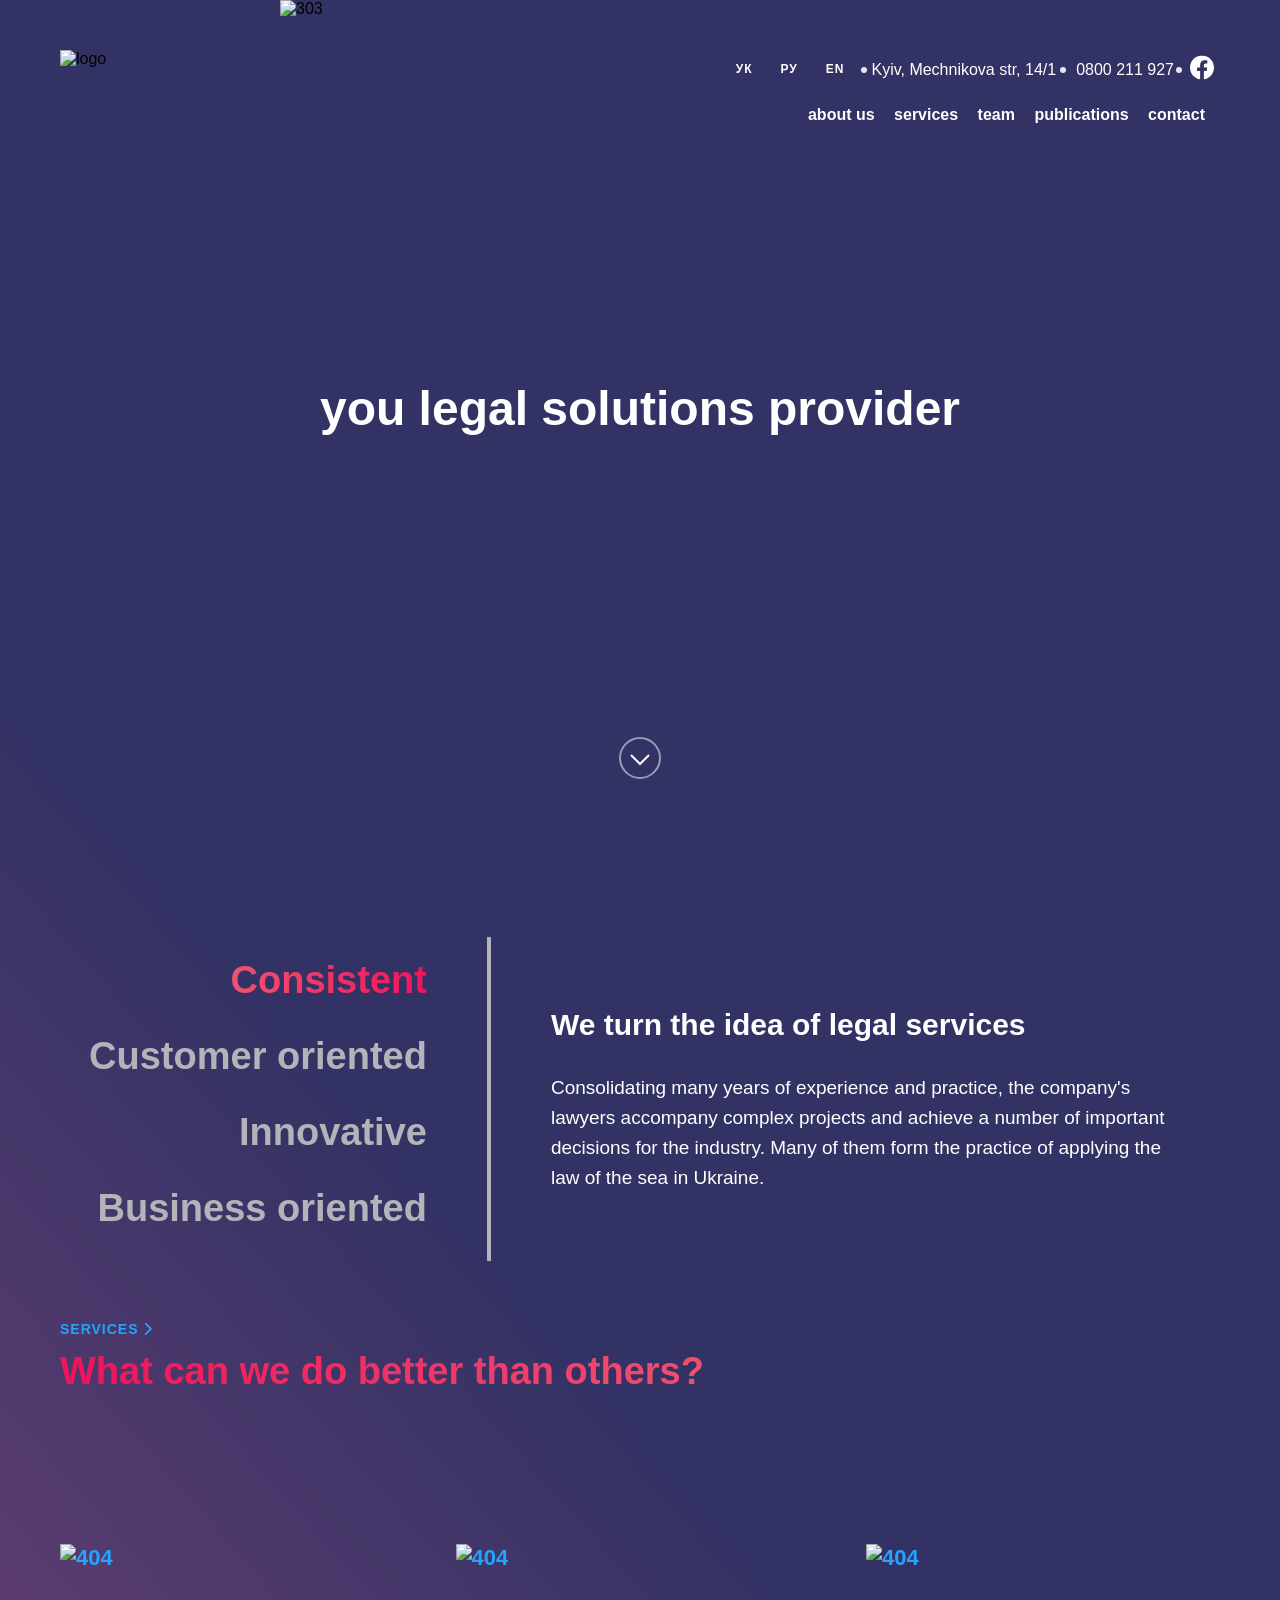
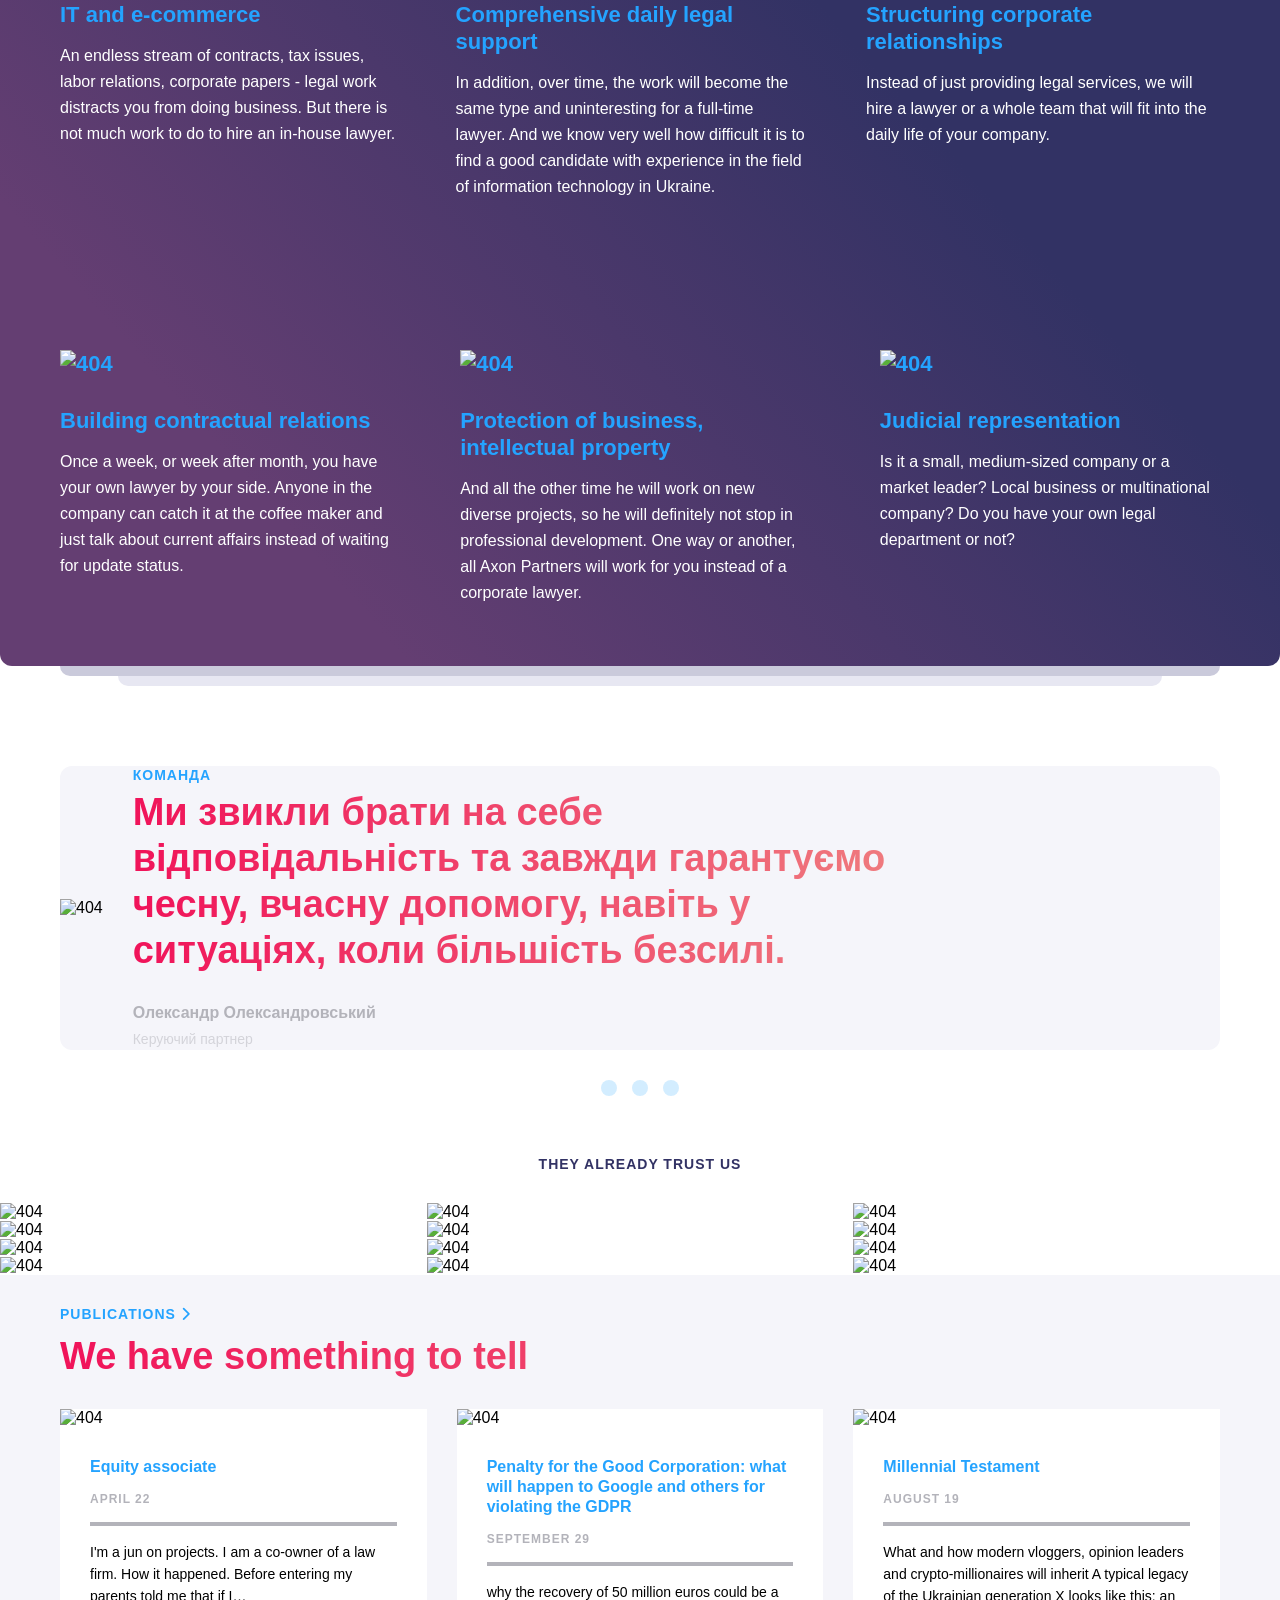
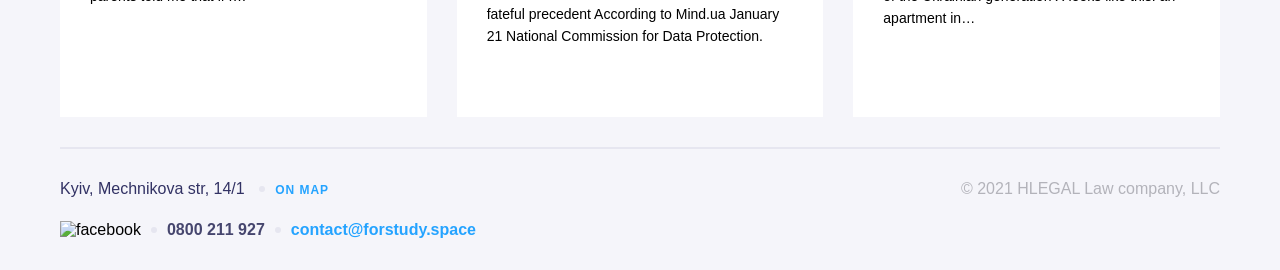
==== commit 7234fd30: "124343" ====
--- a/index.html
+++ b/index.html
@@ -1,157 +1,356 @@
 <!DOCTYPE html>
 <html lang="en">
+
 <head>
-    <meta charset="UTF-8">
-    <meta http-equiv="X-UA-Compatible" content="IE=edge">
-    <meta name="viewport" content="width=device-width, initial-scale=1.0">
-    <title>Latte Cafe</title>
-    <link rel="stylesheet" href="css/style.css">
+  <meta charset="UTF-8">
+  <meta http-equiv="X-UA-Compatible" content="IE=edge">
+  <meta name="viewport" content="width=device-width, initial-scale=1.0">
+
+  <link rel="preconnect" href="https://fonts.googleapis.com">
+
+
+  <link rel="stylesheet" href="https://cdnjs.cloudflare.com/ajax/libs/font-awesome/6.2.0/css/all.min.css"
+    integrity="sha512-xh6O/CkQoPOWDdYTDqeRdPCVd1SpvCA9XXcUnZS2FmJNp1coAFzvtCN9BmamE+4aHK8yyUHUSCcJHgXloTyT2A=="
+    crossorigin="anonymous" referrerpolicy="no-referrer" />
+  <link rel="stylesheet" type="text/css" href="scss/main.css">
+  <title>SUREN_it_is_end</title>
 </head>
+
 <body>
-    <div class="wrapper">
-        <div class="content">
-            <div class="header">
-                <div class="container">
-                    <div class="header__holder">
-                        <div class="menu__list">
-                            <ul class="list">
-                                <li>About</li>
-                                <li>Menu</li>
-                                <li>Info</li>
-                                <li>Booking</li>    
-                            </ul>
-                        </div>
-                        <div class="header__title">
-                            <h1>Latte Cafe</h1>
-                        </div>
-                        <div class="heder__soc">
-                            <svg width="24" height="20" viewBox="0 0 24 20" fill="none" xmlns="http://www.w3.org/2000/svg">
-                                <path d="M23.6 3.04016C23.6 1.76416 22.556 0.720161 21.28 0.720161H2.72002C1.44403 0.720161 0.400024 1.76416 0.400024 3.04016V16.9602C0.400024 18.2361 1.44403 19.2801 2.72002 19.2801H21.28C22.556 19.2801 23.6 18.2361 23.6 16.9602V3.04016ZM21.28 3.04016L12 8.84013L2.72002 3.04016H21.28ZM21.28 16.9602H2.72002V5.36016L12 11.1602L21.28 5.36016V16.9602Z" fill="#C67A88"/>
-                            </svg>
-                                <svg width="24" height="24" viewBox="0 0 24 24" fill="none" xmlns="http://www.w3.org/2000/svg">
-                                    <path d="M23.1916 11.5957C23.1916 5.19161 18 0 11.5957 0C5.19161 0 0 5.19161 0 11.5957C0 17.3835 4.24039 22.1808 9.78394 23.0508V14.9477H6.8397V11.5957H9.78394V9.0411C9.78394 6.1349 11.5152 4.52961 14.1638 4.52961C15.4321 4.52961 16.7596 4.75609 16.7596 4.75609V7.60974H15.2974C13.8569 7.60974 13.4076 8.50365 13.4076 9.42158V11.5957H16.6236L16.1096 14.9477H13.4076V23.0508C18.9512 22.1808 23.1916 17.3835 23.1916 11.5957Z" fill="#C67A88"/>
-                                </svg>
-                                <svg width="23" height="23" viewBox="0 0 23 23" fill="none" xmlns="http://www.w3.org/2000/svg">
-                                    <path d="M11.5 2.0709C14.5727 2.0709 14.9365 2.08437 16.1449 2.13828C17.268 2.1877 17.8744 2.37637 18.2787 2.53359C18.8133 2.74023 19.1996 2.9918 19.5994 3.3916C20.0037 3.7959 20.2508 4.17773 20.4574 4.7123C20.6146 5.1166 20.8033 5.72754 20.8527 6.84609C20.9066 8.05898 20.9201 8.42285 20.9201 11.491C20.9201 14.5637 20.9066 14.9275 20.8527 16.1359C20.8033 17.259 20.6146 17.8654 20.4574 18.2697C20.2508 18.8043 19.9992 19.1906 19.5994 19.5904C19.1951 19.9947 18.8133 20.2418 18.2787 20.4484C17.8744 20.6057 17.2635 20.7943 16.1449 20.8437C14.932 20.8977 14.5682 20.9111 11.5 20.9111C8.42734 20.9111 8.06348 20.8977 6.85508 20.8437C5.73203 20.7943 5.12559 20.6057 4.72129 20.4484C4.18672 20.2418 3.80039 19.9902 3.40059 19.5904C2.99629 19.1861 2.74922 18.8043 2.54258 18.2697C2.38535 17.8654 2.19668 17.2545 2.14727 16.1359C2.09336 14.923 2.07988 14.5592 2.07988 11.491C2.07988 8.41836 2.09336 8.05449 2.14727 6.84609C2.19668 5.72305 2.38535 5.1166 2.54258 4.7123C2.74922 4.17773 3.00078 3.79141 3.40059 3.3916C3.80488 2.9873 4.18672 2.74023 4.72129 2.53359C5.12559 2.37637 5.73652 2.1877 6.85508 2.13828C8.06348 2.08437 8.42734 2.0709 11.5 2.0709ZM11.5 0C8.37793 0 7.98711 0.0134766 6.76074 0.0673828C5.53887 0.121289 4.69883 0.318945 3.97109 0.601953C3.21191 0.898437 2.56953 1.28926 1.93164 1.93164C1.28926 2.56953 0.898438 3.21191 0.601953 3.9666C0.318945 4.69883 0.121289 5.53437 0.0673828 6.75625C0.0134766 7.98711 0 8.37793 0 11.5C0 14.6221 0.0134766 15.0129 0.0673828 16.2393C0.121289 17.4611 0.318945 18.3012 0.601953 19.0289C0.898438 19.7881 1.28926 20.4305 1.93164 21.0684C2.56953 21.7062 3.21191 22.1016 3.9666 22.3936C4.69883 22.6766 5.53437 22.8742 6.75625 22.9281C7.98262 22.982 8.37344 22.9955 11.4955 22.9955C14.6176 22.9955 15.0084 22.982 16.2348 22.9281C17.4566 22.8742 18.2967 22.6766 19.0244 22.3936C19.7791 22.1016 20.4215 21.7062 21.0594 21.0684C21.6973 20.4305 22.0926 19.7881 22.3846 19.0334C22.6676 18.3012 22.8652 17.4656 22.9191 16.2438C22.973 15.0174 22.9865 14.6266 22.9865 11.5045C22.9865 8.38242 22.973 7.9916 22.9191 6.76523C22.8652 5.54336 22.6676 4.70332 22.3846 3.97559C22.1016 3.21191 21.7107 2.56953 21.0684 1.93164C20.4305 1.29375 19.7881 0.898437 19.0334 0.606445C18.3012 0.323437 17.4656 0.125781 16.2438 0.071875C15.0129 0.0134766 14.6221 0 11.5 0Z" fill="#C67A88"/>
-                                    <path d="M11.5 5.59277C8.23867 5.59277 5.59277 8.23867 5.59277 11.5C5.59277 14.7613 8.23867 17.4072 11.5 17.4072C14.7613 17.4072 17.4072 14.7613 17.4072 11.5C17.4072 8.23867 14.7613 5.59277 11.5 5.59277ZM11.5 15.3318C9.38418 15.3318 7.66816 13.6158 7.66816 11.5C7.66816 9.38418 9.38418 7.66816 11.5 7.66816C13.6158 7.66816 15.3318 9.38418 15.3318 11.5C15.3318 13.6158 13.6158 15.3318 11.5 15.3318Z" fill="#C67A88"/>
-                                    <path d="M19.0199 5.35909C19.0199 6.12276 18.4 6.73819 17.6408 6.73819C16.8771 6.73819 16.2617 6.11827 16.2617 5.35909C16.2617 4.59541 16.8816 3.97998 17.6408 3.97998C18.4 3.97998 19.0199 4.5999 19.0199 5.35909Z" fill="#C67A88"/>
-                                </svg>                                          
-                        </div>
-                    </div>
-                    <div class="pict">
-                        <img src="images/IMAGE.png" alt="interyer">
-                    </div>
-                </div>
-            </div>
-            <div class="about">
-                <div class="container">
-                    <div class="abou__item">
-                        <div class="about__text">
-                            <h2>About As</h2>
-                            <p>Tucked away in the corner of Wellington, Latte Cafe is a local neighbourhood cafe and bar. Latte is all about doing what we love, in a city that we love. We keep stocked with local produce and pastries. Bring your family for a bite, or meet your friends for a coffee or warm drink.</p>
-                        </div>
-                    </div>
-                </div>
-            </div>
-            <div class="menu">
-                <div class="container">
-                    <div class="menu__item">
-                        <div class="menu__info">
-                            <div class="info__text">
-                                <h2>Menu</h2>
-                                <p>We change our menu every season. Here is what we are currently dishing up.</p>
-                            </div>
-                            <div class="menu__btn">
-                                <button class="btn btn_1">Food Menu</button>
-                                <button class="btn btn_2">Drinks Menu</button>
-                                <button class="btn">Takeaway Menu</button>
-                            </div>
-                        </div>
-                        <div class="cafe__1">
-                            <img src="images/menu.png" alt="menu">
-                        </div>
-                    </div>
-                </div>
-            </div>
-            <div class="info">
-                <div class="container">
-                    <div class="info__item">
-                        <div class="location">
-                            <h3>location</h3>
-                            <p>101 Cuba St,</p>
-                            <p>Te Aro, Wellington</p>
-                        </div>
-                        <div class="hours">
-                            <h3>Hours</h3>
-                            <p>Tuesday to Friday
-                                7AM - 3PM
-                            </p>
-                            <p>
-                                Saturday to Sunday
-                                8AM - 3PM
-                            </p>
-                        </div>
-                        <div class="day">
-                            <h3>Mondays?</h3>
-                            <p>We are closed on Mondays to reflect and refuel</p>
-                        </div>
-                    </div>
-                </div>
-            </div>
-            <div class="cafe">
-                <div class="container">
-                    <div class="cafe__item">
-                        <div class="cafe__menu">
-                            <img src="images/vine.png" alt="">
-                            <img src="images/salat.png" alt="">
-                        </div>
-                        <div class="cafe__inter">
-                            <img src="images/interyer.png" alt="">
-                        </div>
-                    </div>
-                </div>
-            </div>
-            <div class="award">
-                <div class="container">
-                    <div class="award__item">
-                        <div class="award__title">
-                            <h2>Award winning cafe and bar.</h2>
-                        </div>
-                        <div class="award__text">
-                            <p>Lorem ipsum dolor sit amet, consectetur adipiscing elit, sed do eiusmod tempor incididunt ut labore et dolore magna aliqua. Ut enim ad minim veniam, quis nostrud exercitation ullamco laboris nisi ut aliquip ex ea commodo consequat. Duis aute irure dolor in reprehenderit in voluptate velit esse cillum dolore eu fugiat nulla pariatur. Excepteur sint occaecat cupidatat non proident, sunt in culpa qui officia deserunt mollit anim id est laborum.</p>
-                        </div>
-                    </div>
-                </div>
-            </div>
-            <footer class="foote">
-                <div class="container">
-                    <div class="footer__item">
-                        <ul class="footer__info">
-                            <li>Home</li>
-                            <li>About</li>
-                            <li>Menu</li>
-                            <li>Info</li>
-                            <li>Contact</li>
-                            <li>Booking</li>
-                            <li>Privacy Policy</li>
-                        </ul>
-                        <ul class="footer__idea">
-                            <li>Style Guide</li>
-                            <li>Licenses</li>
-                            <li>Instructions</li>
-                            <li>Changelog</li>
-                            <li>Password</li>
-                            <li>404</li>
-                        </ul>
-                        <ul class="footer__privat">
-                            <li>© Latte Cafe 2022.</li>
-                            <li>Built by Nikolai Bain</li>
-                            <li>Powered by Webflow</li>
-                        </ul>
-                    </div>
-                </div>
-            </footer>
-        </div>
+  <section class="header_section">
+    <header class="header">
+      <div class="header__main-logo">
+        <img src="../Hillel_final/img/Symbol.png" alt="303">
+      </div>
+      <div class="container">
+        <div class="header-inner">
+          <div class="header-inner__logo">
+            <img src="../Hillel_final/img/Logo.svg" alt="logo">
+          </div>
+
+          <div class="header-inner__navadress">
+            <div class="header-inner__navadress__adress">
+              <div class="header-inner__navadress__adress__languages">
+                <a href="https://lms.ithillel.ua/" class="header-inner__navadress__adress__languages__link">УК</a>
+                <a href="https://lms.ithillel.ua/" class="header-inner__navadress__adress__languages__link">РУ</a>
+                <a href="https://lms.ithillel.ua/" class="header-inner__navadress__adress__languages__link">EN</a>
+              </div>
+              <div class="header-inner__navadress__adress__city"><span>Kyiv, Mechnikova str, 14/1</span></div>
+              <div class="header-inner__navadress__adress__number"><span>0800 211 927</span></div>
+              <div class="header-inner__navadress__adress__facebook">
+                <svg width="24" height="25" viewBox="0 0 24 25" fill="none" xmlns="http://www.w3.org/2000/svg">
+                  <g clip-path="url(#clip0_70381_2977)">
+                    <path
+                      d="M24 12.5733C24 5.90541 18.6274 0.5 12 0.5C5.37258 0.5 0 5.90541 0 12.5733C0 18.5995 4.38823 23.5943 10.125 24.5V16.0633H7.07813V12.5733H10.125V9.91343C10.125 6.88755 11.9165 5.21615 14.6576 5.21615C15.9705 5.21615 17.3438 5.45195 17.3438 5.45195V8.42313H15.8306C14.3399 8.42313 13.875 9.35379 13.875 10.3086V12.5733H17.2031L16.6711 16.0633H13.875V24.5C19.6118 23.5943 24 18.5995 24 12.5733Z"
+                      fill="white" />
+                  </g>
+                  <defs>
+                    <clipPath id="clip0_70381_2977">
+                      <rect width="24" height="24" fill="white" transform="translate(0 0.5)" />
+                    </clipPath>
+                  </defs>
+                </svg>
+              </div>
+              <div class="menu-btn">
+                <span></span>
+                <span></span>
+                <span></span>
+              </div>
+            </div>
+            <div class="header-inner__navadress__nav">
+              <nav>
+                <a href="https://lms.ithillel.ua/" class="header-inner__navadress__nav__link">about us</a>
+                <a href="https://lms.ithillel.ua/" class="header-inner__navadress__nav__link">services</a>
+                <a href="https://lms.ithillel.ua/" class="header-inner__navadress__nav__link">team</a>
+                <a href="https://lms.ithillel.ua/" class="header-inner__navadress__nav__link">publications</a>
+                <a href="./pages/contact.html" target="_blank" class="header-inner__navadress__nav__link">contact</a>
+              </nav>
+            </div>
+          </div>
+        </div>
+
+      </div>
+    </header>
+    <div class="container">
+      <div class="main-logo__h">
+        <h1>you legal solutions provider</h1>
+      </div>
+
+      <div class="main-logo__scroll">
+        <svg width="42" height="42" viewBox="0 0 42 42" fill="none" xmlns="http://www.w3.org/2000/svg">
+          <g clip-path="url(#clip0_22728_11340)">
+            <circle opacity="0.5" cx="21" cy="21" r="20" stroke="white" stroke-width="2" />
+            <path d="M12 18L21 27L30 18" stroke="white" stroke-width="2" />
+          </g>
+          <defs>
+            <clipPath id="clip0_22728_11340">
+              <rect width="42" height="42" fill="white" />
+            </clipPath>
+          </defs>
+        </svg>
+      </div>
+
+      <div class="sub-header">
+        <div class="sub-header__types">
+          <div class="sub-header__types__name">Consistent</div>
+          <div class="sub-header__types__name">Customer oriented</div>
+          <div class="sub-header__types__name">Innovative</div>
+          <div class="sub-header__types__name">Business oriented</div>
+        </div>
+        <div class="sub-header__descr">
+          <article>
+            <h2>We turn the idea of legal services</h2>
+
+            <p>Consolidating many years of experience and practice, the company's lawyers accompany complex projects and
+              achieve a number of important decisions for the industry. Many of them form the practice of applying the
+              law
+              of the sea in Ukraine.</p>
+          </article>
+        </div>
+      </div>
+      <div class="data-service">
+        <a href="https://lms.ithillel.ua/" class="data-service__link">Services <i class="fa-solid fa-chevron-right"></i></a>
+
+        <p>What can we do better than others?</p>
+      </div>
+      <div class="data">
+        <div class="data-img">
+
+          <div class="data-img__iconDESCR">
+            <div class="data-img__icon">
+              <a href="#"><img src="../Hillel_final/img/Icon.svg" alt="404"></a>
+            </div>
+            <article>
+              <a>IT and e-commerce</a>
+
+              <p>An endless stream of contracts, tax issues, labor relations, corporate papers - legal work distracts
+                you
+                from doing business. But there is not much work to do to hire an in-house lawyer.</p>
+            </article>
+          </div>
+          <div class="data-img__iconDESCR">
+            <div class="data-img__icon">
+              <a href="#"><img src="../Hillel_final/img/Icon1.svg" alt="404"></a>
+            </div>
+            <article>
+              <a>Comprehensive daily legal support</a>
+
+              <p>In addition, over time, the work will become the same type and uninteresting for a full-time lawyer.
+                And
+                we
+                know very well how difficult it is to find a good candidate with experience in the field of information
+                technology in Ukraine.</p>
+            </article>
+          </div>
+          <div class="data-img__iconDESCR">
+            <div class="data-img__icon">
+              <a href="#"><img src="../Hillel_final/img/Icon2.svg" alt="404"></a>
+            </div>
+            <article>
+              <a>Structuring corporate relationships</a>
+
+              <p>Instead of just providing legal services, we will hire a lawyer or a whole team that will fit into the
+                daily life of your company.</p>
+            </article>
+          </div>
+        </div>
+        <div class="data-img">
+          <div class="data-img__iconDESCR">
+            <div class="data-img__icon">
+              <a href="#"><img src="../Hillel_final/img/Icon3.svg" alt="404"></a>
+            </div>
+            <article>
+              <a>Building contractual relations</a>
+
+              <p>Once a week, or week after month, you have your own lawyer by your side. Anyone in the company can
+                catch
+                it
+                at the coffee maker and just talk about current affairs instead of waiting for update status.</p>
+            </article>
+          </div>
+          <div class="data-img__iconDESCR">
+            <div class="data-img__icon">
+              <a href="#"><img src="../Hillel_final/img/Icon4.svg" alt="404"></a>
+            </div>
+            <article>
+              <a>Protection of business, intellectual property</a>
+
+              <p>And all the other time he will work on new diverse projects, so he will definitely not stop in
+                professional
+                development. One way or another, all Axon Partners will work for you instead of a corporate lawyer.</p>
+            </article>
+          </div>
+          <div class="data-img__iconDESCR">
+            <div class="data-img__icon">
+              <a href="#"> <img src="../Hillel_final/img/Icon5.svg" alt="404"></a>
+            </div>
+            <article>
+              <a>Judicial representation</a>
+
+              <p>Is it a small, medium-sized company or a market leader? Local business or multinational company? Do you
+                have your own legal department or not?</p>
+            </article>
+          </div>
+        </div>
+      </div>
     </div>
+
+  </section>
+  <section class="second_section">
+    <div class="container">
+      <div class="under-line">
+        <div class="under-line__first">
+
+        </div>
+
+        <div class="under-line__second">
+
+        </div>
+      </div>
+      <div class="man-descr">
+        <div class="man-descr__photo">
+          <img src="../Hillel_final/img/image.png" alt="404">
+        </div>
+        <div class="man-descr__descr">
+          <a>команда</a>
+          <article>
+            <p>Ми звикли брати на себе відповідальність та завжди гарантуємо чесну, вчасну допомогу, навіть у ситуаціях,
+              коли більшість безсилі.</p>
+          </article>
+          <div class="man-descr__descr__name">
+            <span class="man-descr__descr__name__main">Олександр Олександровський</span>
+            <span class="man-descr__descr__name__occupation">Керуючий партнер</span>
+          </div>
+        </div>
+      </div>
+      <div class="sub-rounds">
+        <div class="sub-rounds__round"></div>
+        <div class="sub-rounds__round"></div>
+        <div class="sub-rounds__round"></div>
+      </div>
+    </div>
+  </section>
+  <section class="third_section">
+    <div class="container">
+      <div class="sub-link">
+        <a>They already trust us</a>
+      </div>
+      <div class="collection-wrapper">
+        <div class="collection-wrapper__item">
+          <img src="../Hillel_final/img/Item.png" alt="404">
+        </div>
+        <div class="collection-wrapper__item">
+          <img src="../Hillel_final/img/Item1.png" alt="404">
+        </div>
+        <div class="collection-wrapper__item">
+          <img src="../Hillel_final/img/Item2.png" alt="404">
+        </div>
+        <div class="collection-wrapper__item">
+          <img src="../Hillel_final/img/Item3.png" alt="404">
+        </div>
+        <div class="collection-wrapper__item">
+          <img src="../Hillel_final/img/Item4.png" alt="404">
+        </div>
+        <div class="collection-wrapper__item">
+          <img src="../Hillel_final/img/Item5.png" alt="404">
+        </div>
+        <div class="collection-wrapper__item">
+          <img src="../Hillel_final/img/Item6.png" alt="404">
+        </div>
+        <div class="collection-wrapper__item">
+          <img src="../Hillel_final/img/Item7.png" alt="404">
+        </div>
+        <div class="collection-wrapper__item">
+          <img src="../Hillel_final/img/Item8.png" alt="404">
+        </div>
+        <div class="collection-wrapper__item">
+          <img src="../Hillel_final/img/Item9.png" alt="404">
+        </div>
+        <div class="collection-wrapper__item">
+          <img src="../Hillel_final/img/Item10.png" alt="404">
+        </div>
+        <div class="collection-wrapper__item">
+          <img src="../Hillel_final/img/Item11.png" alt="404">
+        </div>
+      </div>
+    </div>
+  </section>
+  <section class="above-footer">
+    <div class="container">
+      <div class="above-footer__link">
+        <a href="#">Publications <i class="fa-solid fa-chevron-right"></i></a>
+      </div>
+      <div class="above-footer__descr">
+        We have something to tell
+      </div>
+      <div class="above-footer__items">
+        <div class="above-footer__items__card above-footer__items__cardFIRST">
+          <div class="above-footer__items__card__image">
+            <img src="../Hillel_final/img/Cover.png" alt="404">
+          </div>
+          <div class="above-footer__items__card__info">
+            <div class="above-footer__items__card__link">Equity associate</div>
+            <div class="above-footer__items__card__miniTEXT">April 22</div>
+            <div class="above-footer__items__card__text">I'm a jun on projects. I am a co-owner of a law firm. How it
+              happened. Before entering my parents told me that if I…</div>
+          </div>
+        </div>
+        <div class="above-footer__items__card above-footer__items__cardSECOND">
+          <div class="above-footer__items__card__image">
+            <img src="../Hillel_final/img/Cover1.png" alt="404">
+          </div>
+          <div class="above-footer__items__card__info">
+            <div class="above-footer__items__card__link">Penalty for the Good Corporation: what will happen to Google
+              and
+              others for violating the GDPR</div>
+            <div class="above-footer__items__card__miniTEXT">September 29</div>
+            <div class="above-footer__items__card__text">
+              <article> why the recovery of 50 million euros could be a fateful
+                precedent According to Mind.ua January 21 National Commission for Data Protection.</article>
+            </div>
+          </div>
+        </div>
+        <div class="above-footer__items__card above-footer__items__cardTHIRD">
+          <div class="above-footer__items__card__image">
+            <img src="../Hillel_final/img/Cover2.png" alt="404">
+          </div>
+          <div class="above-footer__items__card__info">
+            <div class="above-footer__items__card__link">Millennial Testament</div>
+            <div class="above-footer__items__card__miniTEXT">August 19</div>
+            <div class="above-footer__items__card__text">
+              <article>
+                <p>What and how modern vloggers, opinion leaders and
+                  crypto-millionaires will inherit A typical legacy of the Ukrainian generation X looks like this: an
+                  apartment in…</p>
+              </article>
+            </div>
+          </div>
+        </div>
+      </div>
+    </div>
+  </section>
+  <section class="footer-section">
+    <footer>
+      <div class="container">
+        <div class="footer-section__adress-logo">
+          <div class="footer-section__adress-logo__adress">
+            <span>Kyiv, Mechnikova str, 14/1</span>
+            <a class="footer-section__adress-logo__adress__link">On map</a>
+          </div>
+          <div class="footer-section__adress-logo__logo">
+            <div class="footer-section__adress-logo__logo__facebook">
+              <img src="../Hillel_final/img/Vector.svg" alt="facebook">
+            </div>
+            <span class="footer-section__adress-logo__logo__number">0800 211 927</span>
+            <a class="footer-section__adress-logo__logo__email">contact@forstudy.space</a>
+          </div>
+        </div>
+        <div class="footer-section__adress-logo__minitext">
+          <span>© 2021 HLEGAL Law company, LLC</span>
+        </div>
+      </div>
+    </footer>
+  </section>
 </body>
-</html>
+
+</html>
--- a/scss/main.css
+++ b/scss/main.css
@@ -0,0 +1,1804 @@
+* {
+  box-sizing: border-box;
+  padding: 0;
+  margin: 0;
+  font-family: "Roboto", sans-serif;
+}
+
+img {
+  max-width: 100%;
+}
+
+a {
+  text-decoration: none;
+}
+
+.container {
+  max-width: 1600px;
+  margin: 0px auto;
+  padding: 0 0px;
+}
+
+.header_section {
+  background: linear-gradient(228.57deg, #323264 11.93%, #323264 57.17%, #643E72 87.46%);
+  padding: 0px 60px 0px 60px;
+  border-radius: 0px 0px 12px 12px;
+  position: relative;
+}
+.header_section .header {
+  position: relative;
+}
+.header_section .header__main-logo {
+  z-index: 0;
+  position: absolute;
+  top: 0;
+  left: 50%;
+  height: 100%;
+  width: 100%;
+  max-width: 720px;
+  transform: translateX(-50%);
+}
+.header_section .header__main-logo img {
+  z-index: 0;
+  -o-object-fit: cover;
+     object-fit: cover;
+  -o-object-position: center;
+     object-position: center;
+}
+.header_section .container {
+  max-width: 1600px;
+  position: relative;
+}
+.header_section .container .header-inner {
+  display: flex;
+  justify-content: space-between;
+}
+.header_section .container .header-inner__logo {
+  padding-top: 50px;
+  z-index: 23;
+}
+.header_section .container .header-inner__navadress {
+  margin-top: 55px;
+  z-index: 33;
+}
+.header_section .container .header-inner__navadress__adress {
+  display: flex;
+  align-items: center;
+  gap: 6px;
+}
+.header_section .container .header-inner__navadress__adress__languages {
+  display: flex;
+  align-items: center;
+  z-index: 23;
+  gap: 14px;
+}
+.header_section .container .header-inner__navadress__adress__languages__link {
+  z-index: 23;
+  font-family: "Roboto", sans-serif;
+  font-weight: 700;
+  font-size: 12px;
+  line-height: 15px;
+  text-align: center;
+  letter-spacing: 1px;
+  color: #FFFFFF;
+  margin-right: 0px;
+  padding: 4px 7px;
+  border-radius: 8px;
+  transition: 0.4s;
+}
+.header_section .container .header-inner__navadress__adress__languages__link:hover {
+  transform: scale(1.1);
+  background: #F0145A;
+}
+.header_section .container .header-inner__navadress__adress__city, .header_section .container .header-inner__navadress__adress__number {
+  z-index: 23;
+  font-family: #FFFFFF;
+  font-style: normal;
+  font-weight: 400;
+  font-size: 16px;
+  line-height: 20px;
+  text-align: right;
+  color: #FFFFFF;
+}
+.header_section .container .header-inner__navadress__adress__city::before, .header_section .container .header-inner__navadress__adress__city::after {
+  content: "";
+  margin: 2px 4px 2px 4px;
+  display: inline-block;
+  border-radius: 100%;
+  width: 6px;
+  height: 6px;
+  background: #E6E6F0;
+}
+.header_section .container .header-inner__navadress__adress__number::after {
+  content: "";
+  margin: 2px;
+  display: inline-block;
+  border-radius: 100%;
+  width: 6px;
+  height: 6px;
+  background: #E6E6F0;
+}
+.header_section .container .header-inner__navadress__adress__facebook:hover svg path {
+  fill: #F0145A;
+  transition: 0.4s;
+}
+.header_section .container .header-inner__navadress__nav {
+  display: flex;
+  justify-content: end;
+  margin-top: 21px;
+  z-index: 23;
+}
+.header_section .container .header-inner__navadress__nav__link {
+  z-index: 23;
+  font-family: "Roboto", sans-serif;
+  font-weight: 700;
+  font-size: 16px;
+  line-height: 20px;
+  color: #FFFFFF;
+  margin-right: 15px;
+  transition: 0.4s;
+}
+.header_section .container .header-inner__navadress__nav__link:hover {
+  color: #F0145A;
+}
+.header_section .container .main-logo__h {
+  font-weight: 700;
+  font-size: 32px;
+  line-height: 46px;
+  padding: 261px 0px 305px 0px;
+  z-index: 1;
+  position: relative;
+  font-family: "Roboto", sans-serif;
+  text-align: center;
+  color: #FFFFFF;
+}
+.header_section .container .sub-header {
+  display: flex;
+  align-items: center;
+  justify-content: center;
+  margin-top: 200px;
+}
+.header_section .container .sub-header__types {
+  font-weight: 700;
+  font-size: 38px;
+  line-height: 46px;
+  border-right: 4px solid #B3B3BA;
+  padding-right: 60px;
+  padding-top: 20px;
+  margin-right: 60px;
+}
+.header_section .container .sub-header__types__name {
+  margin-bottom: 30px;
+  color: #B3B3BA;
+  display: flex;
+  justify-content: flex-end;
+  white-space: nowrap;
+  transition: 0.4s;
+  cursor: pointer;
+}
+.header_section .container .sub-header__types__name:first-child {
+  background-image: linear-gradient(90.13deg, #EF8080 0.84%, #F0145A 99.96%);
+  -webkit-background-clip: text;
+  -webkit-text-fill-color: transparent;
+}
+.header_section .container .sub-header__types__name:hover {
+  color: #F0145A;
+}
+.header_section .container .sub-header__descr h2 {
+  font-weight: 700;
+  font-size: 30px;
+  line-height: 37px;
+  color: #FFFFFF;
+}
+.header_section .container .sub-header__descr p {
+  margin-top: 30px;
+  font-weight: 400;
+  font-size: 19px;
+  line-height: 30px;
+  max-width: 640px;
+  color: #FFFFFF;
+}
+.header_section .container .main-logo__scroll {
+  z-index: 1;
+  position: absolute;
+  left: 50%;
+  transform: translateX(-50%);
+}
+.header_section .container .main-logo__scroll:hover svg circle,
+.header_section .container .main-logo__scroll:hover svg path {
+  stroke: #F0145A;
+}
+.header_section .container .data-service {
+  margin-top: 60px;
+  display: flex;
+  flex-direction: column;
+  margin-bottom: 60px;
+}
+.header_section .container .data-service a {
+  font-weight: 700;
+  font-size: 14px;
+  line-height: 17px;
+  letter-spacing: 1px;
+  text-transform: uppercase;
+  color: #24A3FF;
+}
+.header_section .container .data-service p {
+  margin-top: 10px;
+  font-weight: 700;
+  font-size: 38px;
+  line-height: 46px;
+  background: linear-gradient(90.13deg, #F0145A 0.84%, #EF8080 99.96%);
+  -webkit-background-clip: text;
+  -webkit-text-fill-color: transparent;
+}
+.header_section .container .data-service__link {
+  transition: 0.3s;
+  max-width: 110px;
+}
+.header_section .container .data-service__link:hover {
+  transform: scale(1.1);
+  color: #F0145A;
+}
+.header_section .container .data-img {
+  justify-content: space-between;
+  display: flex;
+  gap: 60px;
+  padding-bottom: 60px;
+}
+.header_section .container .data-img__iconDESCR {
+  margin-top: 60px;
+}
+.header_section .container .data-img__iconDESCR a {
+  display: block;
+  margin-top: 30px;
+  max-width: 370px;
+  font-weight: 700;
+  font-size: 22px;
+  line-height: 27px;
+  color: #24A3FF;
+}
+.header_section .container .data-img__iconDESCR p {
+  margin-top: 15px;
+  max-width: 350px;
+  font-weight: 400;
+  font-size: 16px;
+  line-height: 26px;
+  color: #FFFFFF;
+}
+
+.second_section {
+  padding: 0px 60px 0px 60px;
+  background: #FFFFFF;
+}
+.second_section .container {
+  max-width: 1600px;
+}
+.second_section .container .under-line__first {
+  width: 100%;
+  height: 10px;
+  background: #CACADB;
+  border-radius: 0px 0px 12px 12px;
+}
+.second_section .container .under-line__second {
+  margin: 0 auto;
+  background: #E7E7F2;
+  border-radius: 0px 0px 12px 12px;
+  width: 90%;
+  height: 10px;
+}
+.second_section .container .man-descr {
+  margin-top: 80px;
+  display: flex;
+  align-items: center;
+  background: #F5F5FA;
+  border-radius: 12px;
+}
+.second_section .container .man-descr__photo {
+  margin-right: 30px;
+}
+.second_section .container .man-descr__descr a {
+  font-weight: 700;
+  font-size: 14px;
+  line-height: 17px;
+  letter-spacing: 1px;
+  text-transform: uppercase;
+  color: #24A3FF;
+}
+.second_section .container .man-descr__descr p {
+  margin-top: 5px;
+  max-width: 800px;
+  font-weight: 700;
+  font-size: 38px;
+  line-height: 46px;
+  background: linear-gradient(90.13deg, #F0145A 0.84%, #EF8080 99.96%);
+  -webkit-background-clip: text;
+  -webkit-text-fill-color: transparent;
+}
+.second_section .container .man-descr__descr__name {
+  margin-top: 30px;
+}
+.second_section .container .man-descr__descr__name__main {
+  display: block;
+  font-weight: 700;
+  font-size: 16px;
+  line-height: 20px;
+  color: #B3B3BA;
+}
+.second_section .container .man-descr__descr__name__occupation {
+  margin-top: 5px;
+  display: block;
+  font-weight: 400;
+  font-size: 14px;
+  line-height: 22px;
+  color: #B3B3BA;
+  opacity: 0.5;
+}
+.second_section .container .sub-rounds {
+  display: flex;
+  justify-content: center;
+  margin-top: 30px;
+  margin-bottom: 60px;
+  gap: 15px;
+}
+.second_section .container .sub-rounds__round {
+  background: #24A3FF;
+  opacity: 0.2;
+  width: 16px;
+  height: 16px;
+  border-radius: 100%;
+}
+.second_section .container .sub-rounds__round:hover {
+  opacity: 1;
+}
+
+.third_section .container {
+  max-width: 1600px;
+}
+.third_section .container .sub-link {
+  display: flex;
+  justify-content: center;
+}
+.third_section .container .sub-link a {
+  font-weight: 700;
+  font-size: 14px;
+  line-height: 17px;
+  letter-spacing: 1px;
+  text-transform: uppercase;
+  color: #323264;
+}
+.third_section .container .collection-wrapper {
+  padding-top: 30px;
+  display: grid;
+  grid-template-columns: repeat(auto-fit, minmax(350px, 1fr));
+}
+.third_section .container .collection-wrapper__item img {
+  width: 100%;
+  height: 100%;
+  gap: 0px;
+}
+
+.above-footer {
+  padding: 30px 60px 0px 60px;
+  background: #F5F5FA;
+}
+.above-footer__link a {
+  font-weight: 700;
+  font-size: 14px;
+  line-height: 17px;
+  letter-spacing: 1px;
+  text-transform: uppercase;
+  color: #24A3FF;
+}
+.above-footer__descr {
+  margin-top: 10px;
+  font-weight: 700;
+  font-size: 38px;
+  line-height: 46px;
+  background: linear-gradient(90.13deg, #F0145A 0.84%, #EF8080 99.96%);
+  -webkit-background-clip: text;
+  -webkit-text-fill-color: transparent;
+}
+.above-footer__items {
+  display: grid;
+  grid-template-columns: repeat(auto-fit, minmax(300px, 1fr));
+  grid-gap: 30px;
+}
+.above-footer__items__card {
+  margin-top: 30px;
+  background: #FFFFFF;
+}
+.above-footer__items__card__info {
+  padding: 30px 30px 70px 30px;
+}
+.above-footer__items__card__link {
+  font-weight: 700;
+  font-size: 16px;
+  line-height: 20px;
+  color: #24A3FF;
+  max-width: 320px;
+}
+.above-footer__items__card__miniTEXT {
+  font-weight: 700;
+  font-size: 12px;
+  line-height: 15px;
+  color: #B3B3BA;
+  margin-top: 15px;
+  letter-spacing: 1px;
+  text-transform: uppercase;
+}
+.above-footer__items__card__text {
+  margin-top: 15px;
+  padding-top: 15px;
+  border-top: 4px solid #B3B3BA;
+  font-weight: 400;
+  font-size: 14px;
+  line-height: 22px;
+  color: black;
+  max-width: 360px;
+}
+
+.footer-section {
+  background: #F5F5FA;
+  padding: 30px 60px;
+}
+.footer-section .container {
+  display: flex;
+  border-top: 2px solid #E6E6F0;
+  padding-top: 30px;
+}
+.footer-section .container .footer-section__adress-logo__adress {
+  font-weight: 400;
+  font-size: 16px;
+  line-height: 20px;
+  color: #323264;
+}
+.footer-section .container .footer-section__adress-logo__adress__link {
+  font-weight: 700;
+  font-size: 12px;
+  line-height: 15px;
+  letter-spacing: 1px;
+  text-transform: uppercase;
+  color: #24A3FF;
+}
+.footer-section .container .footer-section__adress-logo__adress__link::before {
+  content: "";
+  margin: 2px 10px 2px 10px;
+  display: inline-block;
+  border-radius: 100%;
+  width: 6px;
+  height: 6px;
+  background: #E6E6F0;
+}
+.footer-section .container .footer-section__adress-logo__logo {
+  display: flex;
+  align-items: center;
+  margin-top: 21px;
+}
+.footer-section .container .footer-section__adress-logo__logo__number {
+  font-weight: 700;
+  font-size: 16px;
+  line-height: 20px;
+  color: #46466E;
+}
+.footer-section .container .footer-section__adress-logo__logo__number::before, .footer-section .container .footer-section__adress-logo__logo__number::after {
+  content: "";
+  margin: 2px 10px 2px 10px;
+  display: inline-block;
+  border-radius: 100%;
+  width: 6px;
+  height: 6px;
+  background: #E6E6F0;
+}
+.footer-section .container .footer-section__adress-logo__logo__email {
+  font-weight: 700;
+  font-size: 16px;
+  line-height: 20px;
+  color: #24A3FF;
+}
+.footer-section .container .footer-section__adress-logo__minitext {
+  margin-left: auto;
+  font-weight: 400;
+  font-size: 16px;
+  line-height: 20px;
+  color: #B3B3BA;
+}
+
+* {
+  box-sizing: border-box;
+  padding: 0;
+  margin: 0;
+  font-family: "Roboto", sans-serif;
+}
+
+img {
+  max-width: 100%;
+}
+
+a {
+  text-decoration: none;
+}
+
+@media all and (max-width: 1024px) {
+  .header_section {
+    background: linear-gradient(228.57deg, #323264 11.93%, #323264 57.17%, #643E72 87.46%);
+    padding: 0px 30px 0px 30px;
+    border-radius: 0px 0px 12px 12px;
+    position: relative;
+  }
+  .header_section .header {
+    position: relative;
+  }
+  .header_section .header__main-logo {
+    z-index: 0;
+    position: absolute;
+    top: 0;
+    left: 50%;
+    height: 100%;
+    width: 100%;
+    max-width: 720px;
+    transform: translateX(-50%);
+  }
+  .header_section .header__main-logo img {
+    z-index: 0;
+    -o-object-fit: cover;
+       object-fit: cover;
+    -o-object-position: center;
+       object-position: center;
+  }
+  .header_section .container {
+    max-width: 1024px;
+  }
+  .header_section .container .header-inner {
+    display: flex;
+    flex-direction: column;
+  }
+  .header_section .container .header-inner__logo {
+    padding-top: 50px;
+  }
+  .header_section .container .header-inner__biglogo {
+    z-index: 0;
+  }
+  .header_section .container .header-inner__navadress {
+    margin-top: 20px;
+    z-index: 1;
+  }
+  .header_section .container .header-inner__navadress__adress {
+    display: flex;
+    align-items: center;
+    z-index: 1;
+    gap: 6px;
+  }
+  .header_section .container .header-inner__navadress__adress__languages {
+    z-index: 1;
+    display: flex;
+    align-items: center;
+    gap: 14px;
+  }
+  .header_section .container .header-inner__navadress__adress__languages__link {
+    z-index: 1;
+    font-family: "Roboto", sans-serif;
+    font-weight: 700;
+    font-size: 18px;
+    line-height: 15px;
+    text-align: center;
+    letter-spacing: 1px;
+    color: #FFFFFF;
+    margin-right: 0px;
+    padding: 4px 7px;
+    border-radius: 8px;
+  }
+  .header_section .container .header-inner__navadress__adress__languages__link:hover {
+    background: #F0145A;
+  }
+  .header_section .container .header-inner__navadress__adress__city, .header_section .container .header-inner__navadress__adress__number {
+    white-space: nowrap;
+    z-index: 1;
+    font-family: #FFFFFF;
+    font-style: normal;
+    font-weight: 400;
+    font-size: 21px;
+    line-height: 20px;
+    text-align: right;
+    color: #FFFFFF;
+  }
+  .header_section .container .header-inner__navadress__adress__city::before, .header_section .container .header-inner__navadress__adress__city::after {
+    content: "";
+    margin: 2px 4px 2px 4px;
+    display: inline-block;
+    border-radius: 100%;
+    width: 6px;
+    height: 6px;
+    background: #E6E6F0;
+  }
+  .header_section .container .header-inner__navadress__adress__number::after {
+    content: "";
+    margin: 2px 6px 2px 6px;
+    display: inline-block;
+    border-radius: 100%;
+    width: 6px;
+    height: 6px;
+    background: #E6E6F0;
+  }
+  .header_section .container .header-inner__navadress__nav {
+    display: flex;
+    justify-content: start;
+    margin-top: 21px;
+    z-index: 1;
+  }
+  .header_section .container .header-inner__navadress__nav__link {
+    z-index: 1;
+    font-family: "Roboto", sans-serif;
+    font-weight: 700;
+    font-size: 19px;
+    line-height: 20px;
+    color: #FFFFFF;
+    margin-right: 15px;
+  }
+  .header_section .container .header-inner__navadress__nav__link:hover {
+    color: #F0145A;
+  }
+  .header_section .container .main-logo__h {
+    font-weight: 700;
+    font-size: 22px;
+    line-height: 46px;
+    padding: 170px 0px 210px 0px;
+    z-index: 1;
+    position: relative;
+    font-family: "Roboto", sans-serif;
+    text-align: center;
+    color: #FFFFFF;
+  }
+  .header_section .container .sub-header {
+    display: flex;
+    flex-direction: column;
+    margin-top: 200px;
+  }
+  .header_section .container .sub-header__types {
+    margin-left: 60px;
+    display: flex;
+    flex-direction: row;
+    flex-wrap: nowrap;
+    white-space: nowrap;
+    gap: 30px;
+    overflow: scroll;
+    max-width: 640px;
+    font-weight: 700;
+    font-size: 38px;
+    line-height: 46px;
+    border-right: none;
+    border-bottom: 4px solid #B3B3BA;
+    padding-top: 20px;
+  }
+  .header_section .container .sub-header__types__name {
+    display: inline-flex;
+    margin-bottom: 30px;
+    color: #B3B3BA;
+  }
+  .header_section .container .sub-header__types__name:first-child {
+    background-image: linear-gradient(90.13deg, #EF8080 0.84%, #F0145A 99.96%);
+    -webkit-background-clip: text;
+    -webkit-text-fill-color: transparent;
+  }
+  .header_section .container .sub-header__types__name:hover {
+    color: #F0145A;
+  }
+  .header_section .container .sub-header__descr h2 {
+    margin-top: 60px;
+    font-weight: 700;
+    font-size: 30px;
+    line-height: 37px;
+    color: #FFFFFF;
+  }
+  .header_section .container .sub-header__descr p {
+    margin-top: 30px;
+    font-weight: 400;
+    font-size: 19px;
+    line-height: 30px;
+    max-width: 780px;
+    color: #FFFFFF;
+  }
+  .header_section .container .main-logo__scroll {
+    position: absolute;
+    left: 50%;
+    transform: translateX(-50%);
+  }
+  .header_section .container .main-logo__scroll:hover svg circle,
+.header_section .container .main-logo__scroll:hover svg path {
+    stroke: #F0145A;
+  }
+  .header_section .container .data-service {
+    margin-top: 60px;
+    display: flex;
+    flex-direction: column;
+    margin-bottom: 60px;
+  }
+  .header_section .container .data-service a {
+    font-weight: 700;
+    font-size: 14px;
+    line-height: 17px;
+    letter-spacing: 1px;
+    text-transform: uppercase;
+    color: #24A3FF;
+  }
+  .header_section .container .data-service p {
+    margin-top: 10px;
+    font-weight: 700;
+    font-size: 38px;
+    line-height: 46px;
+    background: linear-gradient(90.13deg, #F0145A 0.84%, #EF8080 99.96%);
+    -webkit-background-clip: text;
+    -webkit-text-fill-color: transparent;
+  }
+  .header_section .container .data {
+    display: flex;
+    flex-wrap: wrap;
+    justify-content: space-around;
+  }
+  .header_section .container .data-img {
+    display: flex;
+    flex-direction: column;
+    gap: 60px;
+    padding-bottom: 60px;
+  }
+  .header_section .container .data-img__iconDESCR__icon {
+    cursor: pointer;
+    margin-bottom: 30px;
+  }
+  .header_section .container .data-img__iconDESCR__icon img {
+    cursor: pointer;
+  }
+  .header_section .container .data-img__iconDESCR a {
+    display: block;
+    max-width: 300px;
+    margin-top: 30px;
+    font-weight: 700;
+    font-size: 23px;
+    line-height: 27px;
+    color: #24A3FF;
+  }
+  .header_section .container .data-img__iconDESCR p {
+    max-width: 220px;
+    margin-top: 15px;
+    font-weight: 400;
+    font-size: 18px;
+    line-height: 26px;
+    color: #FFFFFF;
+  }
+  .second_section {
+    padding: 0px 60px 0px 60px;
+    background: #FFFFFF;
+  }
+  .second_section .container {
+    max-width: 1024px;
+  }
+  .second_section .container .under-line__first {
+    width: 100%;
+    height: 10px;
+    background: #CACADB;
+    border-radius: 0px 0px 12px 12px;
+  }
+  .second_section .container .under-line__second {
+    margin: 0 auto;
+    background: #E7E7F2;
+    border-radius: 0px 0px 12px 12px;
+    width: 90%;
+    height: 10px;
+  }
+  .second_section .container .man-descr {
+    margin-top: 80px;
+    display: flex;
+    flex-direction: column;
+    background: #F5F5FA;
+    border-radius: 12px;
+  }
+  .second_section .container .man-descr__photo {
+    margin-right: 0px;
+    margin-left: 0px;
+    width: 100%;
+    height: 100%;
+  }
+  .second_section .container .man-descr__photo img {
+    border-radius: 12px 12px 0px 0px;
+    width: 100%;
+    height: 100%;
+    -o-object-fit: cover;
+       object-fit: cover;
+  }
+  .second_section .container .man-descr__descr {
+    margin-top: 30px;
+    margin-bottom: 30px;
+  }
+  .second_section .container .man-descr__descr a {
+    font-weight: 700;
+    font-size: 14px;
+    line-height: 17px;
+    letter-spacing: 1px;
+    text-transform: uppercase;
+    color: #24A3FF;
+  }
+  .second_section .container .man-descr__descr p {
+    margin-top: 5px;
+    max-width: 580px;
+    font-weight: 700;
+    font-size: 38px;
+    line-height: 46px;
+    background: linear-gradient(90.13deg, #F0145A 0.84%, #EF8080 99.96%);
+    -webkit-background-clip: text;
+    -webkit-text-fill-color: transparent;
+  }
+  .second_section .container .man-descr__descr__name {
+    margin-top: 30px;
+  }
+  .second_section .container .man-descr__descr__name__main {
+    display: block;
+    font-weight: 700;
+    font-size: 16px;
+    line-height: 20px;
+    color: #B3B3BA;
+  }
+  .second_section .container .man-descr__descr__name__occupation {
+    margin-top: 5px;
+    display: block;
+    font-weight: 400;
+    font-size: 14px;
+    line-height: 22px;
+    color: #B3B3BA;
+    opacity: 0.5;
+  }
+  .second_section .container .sub-rounds {
+    display: flex;
+    justify-content: center;
+    margin-top: 30px;
+    margin-bottom: 60px;
+    gap: 15px;
+  }
+  .second_section .container .sub-rounds__round {
+    background: #24A3FF;
+    opacity: 0.2;
+    width: 16px;
+    height: 16px;
+    border-radius: 100%;
+  }
+  .second_section .container .sub-rounds__round:hover {
+    opacity: 1;
+  }
+  .third_section .container {
+    max-width: 1024px;
+  }
+  .third_section .container .sub-link {
+    display: flex;
+    justify-content: center;
+  }
+  .third_section .container .sub-link a {
+    font-weight: 700;
+    font-size: 14px;
+    line-height: 17px;
+    letter-spacing: 1px;
+    text-transform: uppercase;
+    color: #323264;
+  }
+  .third_section .container .collection-wrapper {
+    padding-top: 30px;
+    display: grid;
+    grid-template-columns: repeat(auto-fit, minmax(360px, 1fr));
+  }
+  .third_section .container .collection-wrapper__item img {
+    width: 100%;
+    height: 100%;
+    gap: 0px;
+  }
+  .above-footer {
+    padding: 30px 60px 0px;
+    background: #F5F5FA;
+  }
+  .above-footer__link {
+    font-weight: 700;
+    font-size: 14px;
+    line-height: 17px;
+    letter-spacing: 1px;
+    text-transform: uppercase;
+    color: #24A3FF;
+  }
+  .above-footer__descr {
+    margin-top: 10px;
+    font-weight: 700;
+    font-size: 38px;
+    line-height: 46px;
+    background: linear-gradient(90.13deg, #F0145A 0.84%, #EF8080 99.96%);
+    -webkit-background-clip: text;
+    -webkit-text-fill-color: transparent;
+  }
+  .above-footer__items {
+    display: grid;
+    grid-template-columns: 1fr 1fr;
+    grid-gap: 30px;
+  }
+  .above-footer__items__card {
+    margin-top: 30px;
+    background: #FFFFFF;
+  }
+  .above-footer__items__card__image {
+    width: 100%;
+    height: 200px;
+  }
+  .above-footer__items__card__image img {
+    border-radius: 8px 8px 0px 0px;
+    width: 100%;
+    height: 100%;
+    -o-object-fit: cover;
+       object-fit: cover;
+  }
+  .above-footer__items__card__info {
+    padding: 30px 30px 30px 30px;
+  }
+  .above-footer__items__card__link {
+    font-weight: 700;
+    font-size: 16px;
+    line-height: 20px;
+    color: #24A3FF;
+    max-width: 320px;
+  }
+  .above-footer__items__card__miniTEXT {
+    font-weight: 700;
+    font-size: 12px;
+    line-height: 15px;
+    color: #B3B3BA;
+    margin-top: 15px;
+    letter-spacing: 1px;
+    text-transform: uppercase;
+  }
+  .above-footer__items__card__text {
+    width: 100%;
+    max-width: 788px;
+    margin-top: 15px;
+    padding-top: 15px;
+    border-top: 4px solid #B3B3BA;
+    font-weight: 400;
+    font-size: 18px;
+    line-height: 22px;
+    color: black;
+  }
+  .above-footer__items__card__text p {
+    width: 100%;
+  }
+  .above-footer__items .above-footer__items__cardTHIRD {
+    width: 100%;
+    grid-column: span 2;
+  }
+  .footer-section {
+    background: #F5F5FA;
+    padding: 30px 60px;
+  }
+  .footer-section .container {
+    max-width: 1024px;
+    display: flex;
+    border-top: 2px solid #E6E6F0;
+    padding-top: 30px;
+  }
+  .footer-section .container .footer-section__adress-logo__adress {
+    font-weight: 400;
+    font-size: 16px;
+    line-height: 20px;
+    color: #323264;
+  }
+  .footer-section .container .footer-section__adress-logo__adress__link {
+    font-weight: 700;
+    font-size: 12px;
+    line-height: 15px;
+    letter-spacing: 1px;
+    text-transform: uppercase;
+    color: #24A3FF;
+  }
+  .footer-section .container .footer-section__adress-logo__adress__link::before {
+    content: "";
+    margin: 2px 10px 2px 10px;
+    display: inline-block;
+    border-radius: 100%;
+    width: 6px;
+    height: 6px;
+    background: #E6E6F0;
+  }
+  .footer-section .container .footer-section__adress-logo__logo {
+    display: flex;
+    align-items: center;
+    margin-top: 21px;
+  }
+  .footer-section .container .footer-section__adress-logo__logo__number {
+    font-weight: 700;
+    font-size: 16px;
+    line-height: 20px;
+    color: #46466E;
+  }
+  .footer-section .container .footer-section__adress-logo__logo__number::before, .footer-section .container .footer-section__adress-logo__logo__number::after {
+    content: "";
+    margin: 2px 10px 2px 10px;
+    display: inline-block;
+    border-radius: 100%;
+    width: 6px;
+    height: 6px;
+    background: #E6E6F0;
+  }
+  .footer-section .container .footer-section__adress-logo__logo__email {
+    font-weight: 700;
+    font-size: 16px;
+    line-height: 20px;
+    color: #24A3FF;
+  }
+  .footer-section .container .footer-section__adress-logo__minitext {
+    margin-left: auto;
+    font-weight: 400;
+    font-size: 16px;
+    line-height: 20px;
+    color: #B3B3BA;
+  }
+}
+* {
+  box-sizing: border-box;
+  padding: 0;
+  margin: 0;
+  font-family: "Roboto", sans-serif;
+}
+
+img {
+  max-width: 100%;
+}
+
+a {
+  text-decoration: none;
+}
+
+@media all and (max-width: 650px) {
+  .header_section .container .main-logo__h {
+    font-weight: 700;
+    font-size: 22px;
+    line-height: 46px;
+    padding: 100px 0px 105px 0px;
+    z-index: 1;
+    position: relative;
+    font-family: "Roboto", sans-serif;
+    text-align: center;
+    color: #FFFFFF;
+  }
+  .header_section .container .main-logo__h h1 {
+    font-size: 38px;
+  }
+  .header_section .container .header-inner .menu-btn {
+    width: 30px;
+    height: 30px;
+    position: relative;
+    z-index: 2;
+    overflow: hidden;
+    top: 70px;
+    right: 0px;
+    cursor: pointer;
+  }
+  .header_section .container .header-inner .menu-btn span {
+    width: 30px;
+    height: 3px;
+    border-radius: 4px;
+    position: absolute;
+    top: 94%;
+    left: 50%;
+    transform: translate(-50%, -50%);
+    background-color: #FFFFFF;
+    transition: all 0.5s;
+  }
+  .header_section .container .header-inner .menu-btn span:nth-of-type(2) {
+    top: calc(50% - 5px);
+  }
+  .header_section .container .header-inner .menu-btn span:nth-of-type(3) {
+    top: calc(50% + 5px);
+  }
+  .header_section .container .header-inner__biglogo {
+    z-index: 0;
+  }
+  .header_section .container .header-inner__logo {
+    padding-top: 30px;
+    order: 2;
+  }
+  .header_section .container .header-inner__navadress__adress {
+    gap: 0px;
+    order: 1;
+  }
+  .header_section .container .header-inner__navadress__adress__facebook {
+    display: none;
+  }
+  .header_section .container .header-inner__navadress__adress__number {
+    margin-left: auto;
+  }
+  .header_section .container .header-inner__navadress__adress__city {
+    display: none;
+  }
+  .header_section .container .header-inner__navadress__nav {
+    display: none;
+  }
+  .header_section .container .header-inner__navadress__adress__number::after {
+    display: none;
+    content: none;
+  }
+  .header_section .container .sub-header__types {
+    margin-top: 30px;
+    max-width: 450px;
+  }
+  .header_section .container .data {
+    display: flex;
+    gap: 30px;
+    flex-wrap: nowrap;
+  }
+  .footer-section {
+    background: #F5F5FA;
+    padding: 30px 30px;
+  }
+  .footer-section .container {
+    border-top: 2px solid #E6E6F0;
+    padding-top: 30px;
+    display: flex;
+    flex-direction: column;
+    align-items: center;
+    justify-content: center;
+  }
+  .footer-section .container .footer-section__adress-logo {
+    display: flex;
+    flex-direction: column;
+    justify-content: center;
+    align-items: center;
+  }
+  .footer-section .container .footer-section__adress-logo__adress {
+    display: block;
+    margin: 0 auto;
+    font-weight: 400;
+    font-size: 16px;
+    line-height: 20px;
+    color: #323264;
+  }
+  .footer-section .container .footer-section__adress-logo__adress span {
+    display: block;
+    margin: 0 auto;
+  }
+  .footer-section .container .footer-section__adress-logo__adress__link {
+    display: block;
+    padding-top: 10px;
+    padding-left: 66px;
+    padding-right: 66px;
+    font-weight: 700;
+    font-size: 12px;
+    line-height: 15px;
+    letter-spacing: 1px;
+    text-transform: uppercase;
+    color: #24A3FF;
+  }
+  .footer-section .container .footer-section__adress-logo__adress__link::before {
+    display: none;
+    content: none;
+  }
+  .footer-section .container .footer-section__adress-logo__logo {
+    display: flex;
+    flex-direction: column;
+    align-items: center;
+    justify-content: center;
+    margin-top: 21px;
+  }
+  .footer-section .container .footer-section__adress-logo__logo span {
+    display: block;
+    margin-top: 10px;
+  }
+  .footer-section .container .footer-section__adress-logo__logo__number {
+    font-weight: 700;
+    font-size: 16px;
+    line-height: 20px;
+    color: #46466E;
+  }
+  .footer-section .container .footer-section__adress-logo__logo__number::before, .footer-section .container .footer-section__adress-logo__logo__number::after {
+    display: none;
+    content: none;
+  }
+  .footer-section .container .footer-section__adress-logo__logo__email {
+    margin-top: 10px;
+    font-weight: 700;
+    font-size: 16px;
+    line-height: 20px;
+    color: #24A3FF;
+  }
+  .footer-section .container .footer-section__adress-logo__minitext {
+    margin: 0 auto;
+    margin-top: 30px;
+    font-weight: 400;
+    font-size: 16px;
+    line-height: 20px;
+    color: #B3B3BA;
+  }
+  .above-footer {
+    padding: 30px 30px 0px 30px;
+    background: #F5F5FA;
+  }
+  .above-footer__link {
+    font-weight: 700;
+    font-size: 14px;
+    line-height: 17px;
+    letter-spacing: 1px;
+    text-transform: uppercase;
+    color: #24A3FF;
+  }
+  .above-footer__descr {
+    margin-top: 10px;
+    font-weight: 700;
+    font-size: 38px;
+    line-height: 46px;
+    background: linear-gradient(90.13deg, #F0145A 0.84%, #EF8080 99.96%);
+    -webkit-background-clip: text;
+    -webkit-text-fill-color: transparent;
+  }
+  .above-footer__items {
+    display: flex;
+    flex-direction: column;
+    align-items: center;
+    grid-gap: 30px;
+  }
+  .above-footer__items__card {
+    margin-top: 30px;
+    max-width: 420px;
+    min-height: 450px;
+    background: #FFFFFF;
+  }
+  .above-footer__items__card__info {
+    padding: 30px 30px 70px 30px;
+  }
+  .above-footer__items__card__link {
+    font-weight: 700;
+    font-size: 16px;
+    line-height: 20px;
+    color: #24A3FF;
+    max-width: 320px;
+  }
+  .above-footer__items__card__miniTEXT {
+    font-weight: 700;
+    font-size: 12px;
+    line-height: 15px;
+    color: #B3B3BA;
+    margin-top: 15px;
+    letter-spacing: 1px;
+    text-transform: uppercase;
+  }
+  .above-footer__items__card__text {
+    margin-top: 15px;
+    padding-top: 15px;
+    border-top: 4px solid #B3B3BA;
+    font-weight: 400;
+    font-size: 14px;
+    line-height: 22px;
+    color: black;
+    max-width: 360px;
+  }
+}
+@media all and (max-width: 470px) {
+  .header_section {
+    background: linear-gradient(228.57deg, #323264 11.93%, #323264 57.17%, #643E72 87.46%);
+    padding: 0px 30px 0px 30px;
+    border-radius: 0px 0px 12px 12px;
+    position: relative;
+  }
+  .header_section .header {
+    position: relative;
+  }
+  .header_section .header__main-logo {
+    z-index: 0;
+    position: absolute;
+    top: 0;
+    left: 50%;
+    height: 100%;
+    width: 100%;
+    max-width: 720px;
+    transform: translateX(-50%);
+  }
+  .header_section .header__main-logo img {
+    z-index: 0;
+    -o-object-fit: cover;
+       object-fit: cover;
+    -o-object-position: center;
+       object-position: center;
+  }
+  .header_section .container {
+    max-width: 540px;
+  }
+  .header_section .container .header-inner {
+    z-index: 2;
+    display: flex;
+    justify-content: space-between;
+  }
+  .header_section .container .header-inner__logo {
+    margin-top: 30px;
+    order: 2;
+    padding-top: 0px;
+    z-index: 2;
+  }
+  .header_section .container .header-inner .menu-btn {
+    width: 30px;
+    height: 30px;
+    position: relative;
+    z-index: 2;
+    overflow: hidden;
+    top: 70px;
+    right: 0px;
+    cursor: pointer;
+  }
+  .header_section .container .header-inner .menu-btn span {
+    width: 30px;
+    height: 3px;
+    border-radius: 4px;
+    position: absolute;
+    top: 94%;
+    left: 50%;
+    transform: translate(-50%, -50%);
+    background-color: #FFFFFF;
+    transition: all 0.5s;
+  }
+  .header_section .container .header-inner .menu-btn span:nth-of-type(2) {
+    top: calc(50% - 5px);
+  }
+  .header_section .container .header-inner .menu-btn span:nth-of-type(3) {
+    top: calc(50% + 5px);
+  }
+  .header_section .container .header-inner__biglogo {
+    z-index: 0;
+  }
+  .header_section .container .header-inner__navadress {
+    order: 1;
+    margin-top: 20px;
+    z-index: 1;
+  }
+  .header_section .container .header-inner__navadress__adress {
+    display: flex;
+    gap: 0px;
+  }
+  .header_section .container .header-inner__navadress__adress__languages {
+    display: flex;
+    align-items: center;
+    gap: 14px;
+  }
+  .header_section .container .header-inner__navadress__adress__languages__link {
+    font-family: "Roboto", sans-serif;
+    font-weight: 700;
+    font-size: 16px;
+    line-height: 15px;
+    text-align: center;
+    letter-spacing: 1px;
+    color: #FFFFFF;
+    margin-right: 0px;
+    padding: 4px 7px;
+    border-radius: 8px;
+  }
+  .header_section .container .header-inner__navadress__adress__languages__link:hover {
+    background: #F0145A;
+  }
+  .header_section .container .header-inner__navadress__adress__city {
+    display: none;
+  }
+  .header_section .container .header-inner__navadress__adress img {
+    display: none;
+  }
+  .header_section .container .header-inner__navadress__adress__city, .header_section .container .header-inner__navadress__adress__number {
+    font-family: #FFFFFF;
+    font-style: normal;
+    font-weight: 400;
+    font-size: 16px;
+    line-height: 20px;
+    text-align: right;
+    color: #FFFFFF;
+  }
+  .header_section .container .header-inner__navadress__adress__city::before, .header_section .container .header-inner__navadress__adress__city::after {
+    display: none;
+    content: none;
+  }
+  .header_section .container .header-inner__navadress__adress__number::after {
+    display: none;
+    content: none;
+  }
+  .header_section .container .header-inner__navadress__adress__number {
+    margin-left: auto;
+  }
+  .header_section .container .header-inner__navadress__adress__number span {
+    font-weight: 700;
+    font-size: 16px;
+    line-height: 20px;
+  }
+  .header_section .container .header-inner__navadress__nav {
+    display: flex;
+    justify-content: end;
+    margin-top: 21px;
+    display: none;
+  }
+  .header_section .container .header-inner__navadress__nav__link {
+    font-family: "Roboto", sans-serif;
+    font-weight: 700;
+    font-size: 16px;
+    line-height: 20px;
+    color: #FFFFFF;
+    margin-right: 15px;
+  }
+  .header_section .container .header-inner__navadress__nav__link:hover {
+    color: #F0145A;
+  }
+  .header_section .container .main-logo__h {
+    padding: 30px 0px 0px 0px;
+    z-index: 3;
+    position: relative;
+    text-align: center;
+    color: #FFFFFF;
+  }
+  .header_section .container .main-logo__h h1 {
+    font-weight: 700;
+    font-size: 30px;
+    line-height: 46px;
+    font-family: "Roboto", sans-serif;
+  }
+  .header_section .container .sub-header {
+    display: flex;
+    align-items: center;
+    justify-content: center;
+    margin-top: 150px;
+  }
+  .header_section .container .sub-header__types {
+    max-width: 300px;
+    font-weight: 700;
+    font-size: 38px;
+    line-height: 46px;
+    border-right: none;
+    padding-top: 20px;
+    margin-right: 60px;
+  }
+  .header_section .container .sub-header__types__name {
+    margin-bottom: 30px;
+    color: #B3B3BA;
+    display: flex;
+    justify-content: flex-end;
+    white-space: nowrap;
+  }
+  .header_section .container .sub-header__types__name:first-child {
+    background-image: linear-gradient(90.13deg, #EF8080 0.84%, #F0145A 99.96%);
+    -webkit-background-clip: text;
+    -webkit-text-fill-color: transparent;
+  }
+  .header_section .container .sub-header__types__name:hover {
+    color: #F0145A;
+  }
+  .header_section .container .sub-header__descr h2 {
+    font-weight: 700;
+    font-size: 30px;
+    line-height: 37px;
+    color: #FFFFFF;
+  }
+  .header_section .container .sub-header__descr p {
+    margin-top: 30px;
+    font-weight: 400;
+    font-size: 19px;
+    line-height: 30px;
+    max-width: 640px;
+    color: #FFFFFF;
+  }
+  .header_section .container .main-logo__scroll {
+    margin-top: 40px;
+    z-index: 2;
+    position: absolute;
+    left: 50%;
+    transform: translateX(-50%);
+  }
+  .header_section .container .main-logo__scroll:hover svg circle,
+.header_section .container .main-logo__scroll:hover svg path {
+    stroke: #F0145A;
+  }
+  .header_section .container .data-service {
+    margin-top: 80px;
+    display: flex;
+    flex-direction: column;
+    margin-bottom: 0px;
+  }
+  .header_section .container .data-service a {
+    font-weight: 700;
+    font-size: 14px;
+    line-height: 17px;
+    letter-spacing: 1px;
+    text-transform: uppercase;
+    color: #24A3FF;
+  }
+  .header_section .container .data-service p {
+    margin-top: 10px;
+    font-weight: 700;
+    font-size: 30px;
+    line-height: 46px;
+    background: linear-gradient(90.13deg, #F0145A 0.84%, #EF8080 99.96%);
+    -webkit-background-clip: text;
+    -webkit-text-fill-color: transparent;
+  }
+  .header_section .container .data {
+    flex-wrap: wrap;
+  }
+  .header_section .container .data-img {
+    justify-content: space-between;
+    display: flex;
+    gap: 60px;
+    padding-bottom: 60px;
+  }
+  .header_section .container .data-img__iconDESCR {
+    margin-top: 30px;
+  }
+  .header_section .container .data-img__iconDESCR a {
+    display: block;
+    margin-top: 30px;
+    max-width: 370px;
+    font-weight: 700;
+    font-size: 22px;
+    line-height: 27px;
+    color: #24A3FF;
+  }
+  .header_section .container .data-img__iconDESCR p {
+    margin-top: 15px;
+    max-width: 350px;
+    font-weight: 400;
+    font-size: 16px;
+    line-height: 26px;
+    color: #FFFFFF;
+  }
+  .second_section {
+    padding: 0px 30px 0px 30px;
+    background: #FFFFFF;
+  }
+  .second_section .container {
+    max-width: 540px;
+  }
+  .second_section .container .under-line__first {
+    width: 100%;
+    height: 10px;
+    background: #CACADB;
+    border-radius: 0px 0px 12px 12px;
+  }
+  .second_section .container .under-line__second {
+    margin: 0 auto;
+    background: #E7E7F2;
+    border-radius: 0px 0px 12px 12px;
+    width: 90%;
+    height: 10px;
+  }
+  .second_section .container .man-descr {
+    margin-top: 80px;
+    display: flex;
+    align-items: none;
+    background: #F5F5FA;
+    border-radius: 12px;
+  }
+  .second_section .container .man-descr__photo {
+    max-width: 400px;
+    height: 500px;
+    margin-right: 0px;
+  }
+  .second_section .container .man-descr__photo img {
+    width: 100%;
+    height: 100%;
+    -o-object-fit: cover;
+       object-fit: cover;
+  }
+  .second_section .container .man-descr__descr {
+    padding: 30px;
+  }
+  .second_section .container .man-descr__descr a {
+    font-weight: 700;
+    font-size: 14px;
+    line-height: 17px;
+    letter-spacing: 1px;
+    text-transform: uppercase;
+    color: #24A3FF;
+  }
+  .second_section .container .man-descr__descr p {
+    margin-top: 5px;
+    max-width: 800px;
+    font-weight: 700;
+    font-size: 26px;
+    line-height: 46px;
+    background: linear-gradient(90.13deg, #F0145A 0.84%, #EF8080 99.96%);
+    -webkit-background-clip: text;
+    -webkit-text-fill-color: transparent;
+  }
+  .second_section .container .man-descr__descr__name {
+    margin-top: 30px;
+  }
+  .second_section .container .man-descr__descr__name__main {
+    display: block;
+    font-weight: 700;
+    font-size: 16px;
+    line-height: 20px;
+    color: #B3B3BA;
+  }
+  .second_section .container .man-descr__descr__name__occupation {
+    margin-top: 5px;
+    display: block;
+    font-weight: 400;
+    font-size: 14px;
+    line-height: 22px;
+    color: #B3B3BA;
+    opacity: 0.5;
+  }
+  .second_section .container .sub-rounds {
+    display: flex;
+    justify-content: center;
+    margin-top: 30px;
+    margin-bottom: 60px;
+    gap: 15px;
+  }
+  .second_section .container .sub-rounds__round {
+    background: #24A3FF;
+    opacity: 0.2;
+    width: 16px;
+    height: 16px;
+    border-radius: 100%;
+  }
+  .second_section .container .sub-rounds__round:hover {
+    opacity: 1;
+  }
+  .third_section .container {
+    max-width: 540px;
+  }
+  .third_section .container .sub-link {
+    display: flex;
+    justify-content: center;
+  }
+  .third_section .container .sub-link a {
+    font-weight: 700;
+    font-size: 14px;
+    line-height: 17px;
+    letter-spacing: 1px;
+    text-transform: uppercase;
+    color: #323264;
+  }
+  .third_section .container .collection-wrapper {
+    padding-top: 30px;
+    display: grid;
+    grid-template-columns: repeat(auto-fit, minmax(350px, 1fr));
+  }
+  .third_section .container .collection-wrapper__item img {
+    width: 100%;
+    height: 100%;
+    gap: 0px;
+  }
+  .above-footer {
+    padding: 30px 30px 0px 30px;
+    background: #F5F5FA;
+  }
+  .above-footer__link {
+    font-weight: 700;
+    font-size: 14px;
+    line-height: 17px;
+    letter-spacing: 1px;
+    text-transform: uppercase;
+    color: #24A3FF;
+  }
+  .above-footer__descr {
+    margin-top: 10px;
+    font-weight: 700;
+    font-size: 38px;
+    line-height: 46px;
+    background: linear-gradient(90.13deg, #F0145A 0.84%, #EF8080 99.96%);
+    -webkit-background-clip: text;
+    -webkit-text-fill-color: transparent;
+  }
+  .above-footer__items {
+    display: flex;
+    flex-direction: column;
+    grid-gap: 30px;
+  }
+  .above-footer__items__card {
+    margin-top: 30px;
+    max-width: 420px;
+    min-height: 450px;
+    background: #FFFFFF;
+  }
+  .above-footer__items__card__info {
+    padding: 30px 30px 70px 30px;
+  }
+  .above-footer__items__card__link {
+    font-weight: 700;
+    font-size: 16px;
+    line-height: 20px;
+    color: #24A3FF;
+    max-width: 320px;
+  }
+  .above-footer__items__card__miniTEXT {
+    font-weight: 700;
+    font-size: 12px;
+    line-height: 15px;
+    color: #B3B3BA;
+    margin-top: 15px;
+    letter-spacing: 1px;
+    text-transform: uppercase;
+  }
+  .above-footer__items__card__text {
+    margin-top: 15px;
+    padding-top: 15px;
+    border-top: 4px solid #B3B3BA;
+    font-weight: 400;
+    font-size: 14px;
+    line-height: 22px;
+    color: black;
+    max-width: 360px;
+  }
+  .footer-section {
+    background: #F5F5FA;
+    padding: 30px 30px;
+  }
+  .footer-section .container {
+    border-top: 2px solid #E6E6F0;
+    padding-top: 30px;
+    display: flex;
+    flex-direction: column;
+    align-items: center;
+    justify-content: center;
+  }
+  .footer-section .container .footer-section__adress-logo {
+    display: flex;
+    flex-direction: column;
+    justify-content: center;
+    align-items: center;
+  }
+  .footer-section .container .footer-section__adress-logo__adress {
+    display: block;
+    margin: 0 auto;
+    font-weight: 400;
+    font-size: 16px;
+    line-height: 20px;
+    color: #323264;
+  }
+  .footer-section .container .footer-section__adress-logo__adress span {
+    display: block;
+    margin: 0 auto;
+  }
+  .footer-section .container .footer-section__adress-logo__adress__link {
+    display: block;
+    padding-top: 10px;
+    padding-left: 66px;
+    padding-right: 66px;
+    font-weight: 700;
+    font-size: 12px;
+    line-height: 15px;
+    letter-spacing: 1px;
+    text-transform: uppercase;
+    color: #24A3FF;
+  }
+  .footer-section .container .footer-section__adress-logo__adress__link::before {
+    display: none;
+    content: none;
+  }
+  .footer-section .container .footer-section__adress-logo__logo {
+    display: flex;
+    flex-direction: column;
+    align-items: center;
+    justify-content: center;
+    margin-top: 21px;
+  }
+  .footer-section .container .footer-section__adress-logo__logo span {
+    display: block;
+    margin-top: 10px;
+  }
+  .footer-section .container .footer-section__adress-logo__logo__number {
+    font-weight: 700;
+    font-size: 16px;
+    line-height: 20px;
+    color: #46466E;
+  }
+  .footer-section .container .footer-section__adress-logo__logo__number::before, .footer-section .container .footer-section__adress-logo__logo__number::after {
+    display: none;
+    content: none;
+  }
+  .footer-section .container .footer-section__adress-logo__logo__email {
+    margin-top: 10px;
+    font-weight: 700;
+    font-size: 16px;
+    line-height: 20px;
+    color: #24A3FF;
+  }
+  .footer-section .container .footer-section__adress-logo__minitext {
+    margin: 0 auto;
+    margin-top: 30px;
+    font-weight: 400;
+    font-size: 16px;
+    line-height: 20px;
+    color: #B3B3BA;
+  }
+}/*# sourceMappingURL=main.css.map */
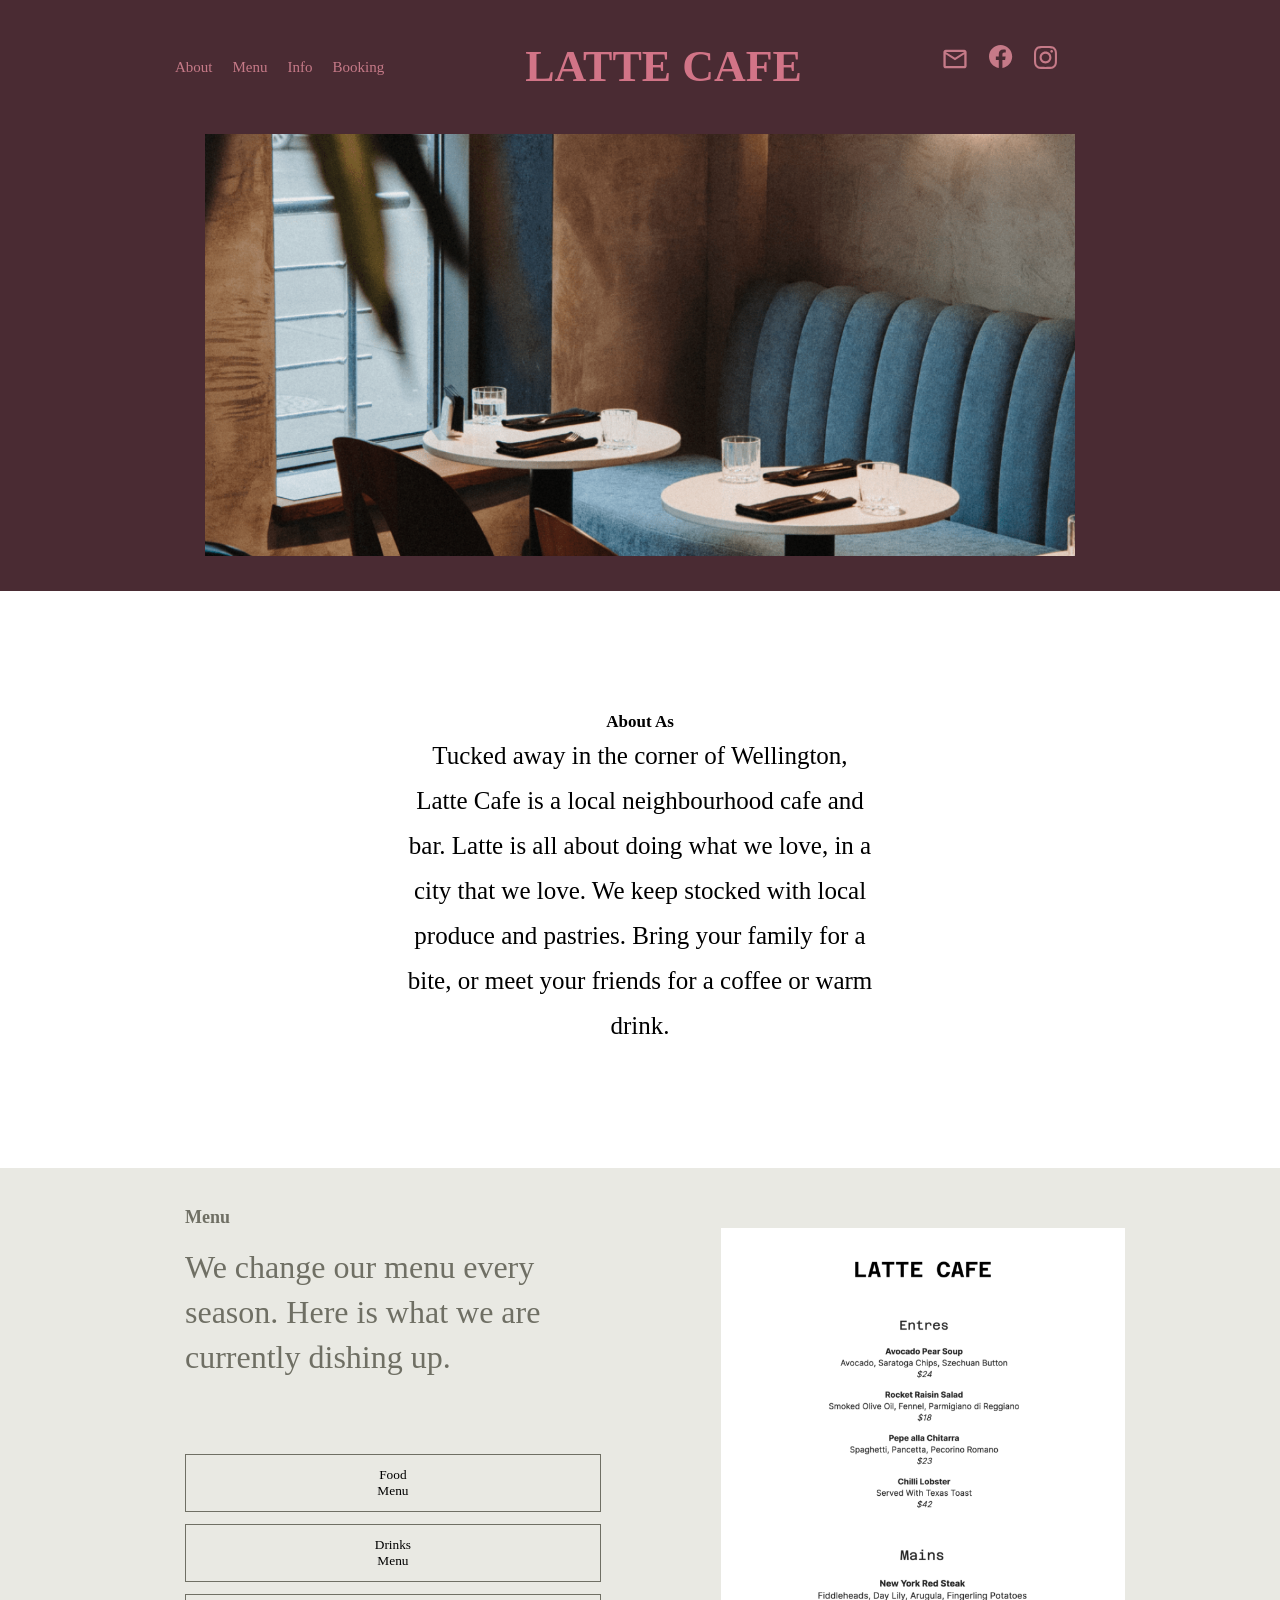
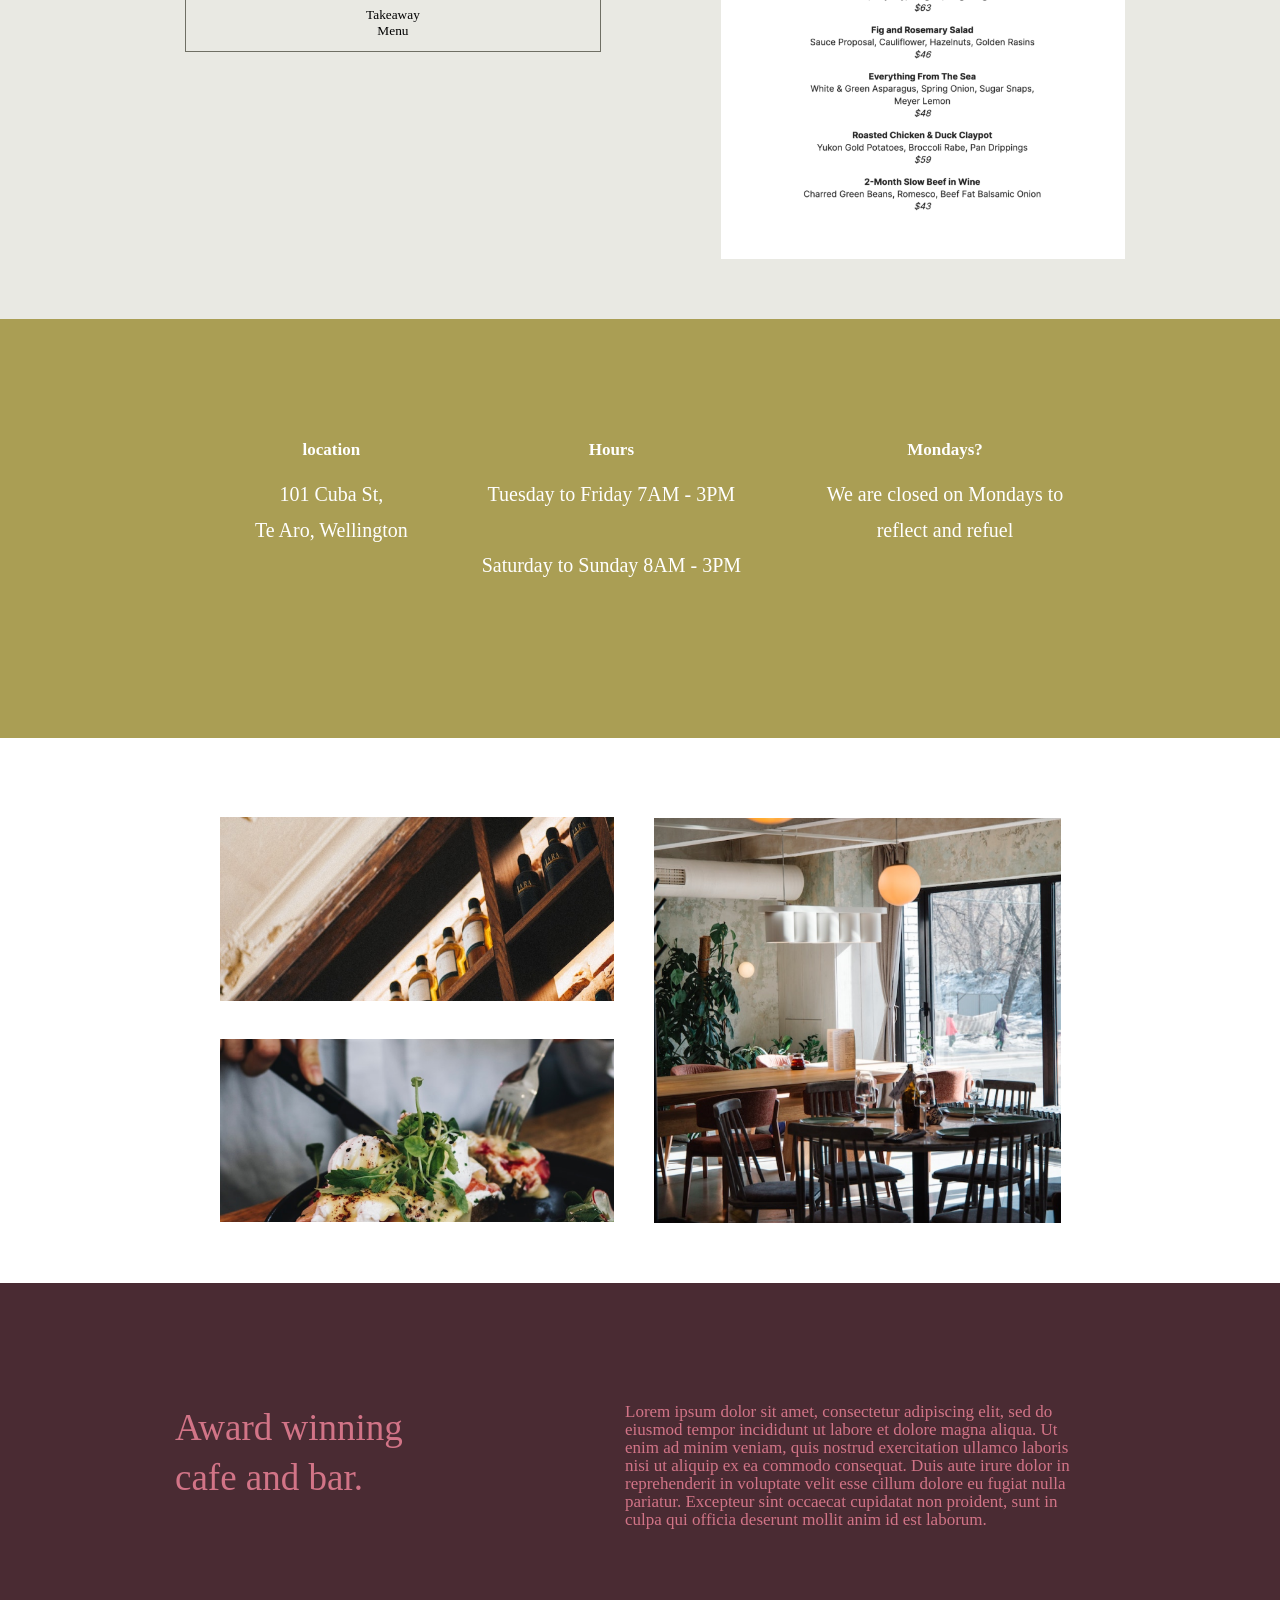
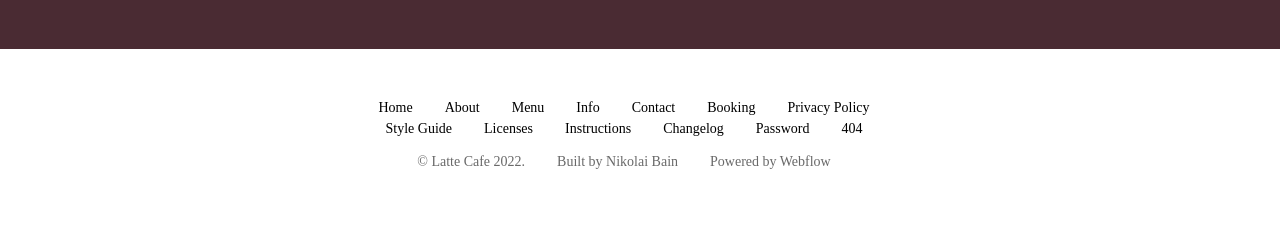
==== commit 93f3226e: "12341" ====
--- a/index.html
+++ b/index.html
@@ -1,356 +1,157 @@
 <!DOCTYPE html>
 <html lang="en">
-
 <head>
-  <meta charset="UTF-8">
-  <meta http-equiv="X-UA-Compatible" content="IE=edge">
-  <meta name="viewport" content="width=device-width, initial-scale=1.0">
-
-  <link rel="preconnect" href="https://fonts.googleapis.com">
-
-
-  <link rel="stylesheet" href="https://cdnjs.cloudflare.com/ajax/libs/font-awesome/6.2.0/css/all.min.css"
-    integrity="sha512-xh6O/CkQoPOWDdYTDqeRdPCVd1SpvCA9XXcUnZS2FmJNp1coAFzvtCN9BmamE+4aHK8yyUHUSCcJHgXloTyT2A=="
-    crossorigin="anonymous" referrerpolicy="no-referrer" />
-  <link rel="stylesheet" type="text/css" href="scss/main.css">
-  <title>SUREN_it_is_end</title>
+    <meta charset="UTF-8">
+    <meta http-equiv="X-UA-Compatible" content="IE=edge">
+    <meta name="viewport" content="width=device-width, initial-scale=1.0">
+    <title>Latte Cafe</title>
+    <link rel="stylesheet" href="css/style.css">
 </head>
-
 <body>
-  <section class="header_section">
-    <header class="header">
-      <div class="header__main-logo">
-        <img src="../Hillel_final/img/Symbol.png" alt="303">
-      </div>
-      <div class="container">
-        <div class="header-inner">
-          <div class="header-inner__logo">
-            <img src="../Hillel_final/img/Logo.svg" alt="logo">
-          </div>
-
-          <div class="header-inner__navadress">
-            <div class="header-inner__navadress__adress">
-              <div class="header-inner__navadress__adress__languages">
-                <a href="https://lms.ithillel.ua/" class="header-inner__navadress__adress__languages__link">УК</a>
-                <a href="https://lms.ithillel.ua/" class="header-inner__navadress__adress__languages__link">РУ</a>
-                <a href="https://lms.ithillel.ua/" class="header-inner__navadress__adress__languages__link">EN</a>
-              </div>
-              <div class="header-inner__navadress__adress__city"><span>Kyiv, Mechnikova str, 14/1</span></div>
-              <div class="header-inner__navadress__adress__number"><span>0800 211 927</span></div>
-              <div class="header-inner__navadress__adress__facebook">
-                <svg width="24" height="25" viewBox="0 0 24 25" fill="none" xmlns="http://www.w3.org/2000/svg">
-                  <g clip-path="url(#clip0_70381_2977)">
-                    <path
-                      d="M24 12.5733C24 5.90541 18.6274 0.5 12 0.5C5.37258 0.5 0 5.90541 0 12.5733C0 18.5995 4.38823 23.5943 10.125 24.5V16.0633H7.07813V12.5733H10.125V9.91343C10.125 6.88755 11.9165 5.21615 14.6576 5.21615C15.9705 5.21615 17.3438 5.45195 17.3438 5.45195V8.42313H15.8306C14.3399 8.42313 13.875 9.35379 13.875 10.3086V12.5733H17.2031L16.6711 16.0633H13.875V24.5C19.6118 23.5943 24 18.5995 24 12.5733Z"
-                      fill="white" />
-                  </g>
-                  <defs>
-                    <clipPath id="clip0_70381_2977">
-                      <rect width="24" height="24" fill="white" transform="translate(0 0.5)" />
-                    </clipPath>
-                  </defs>
-                </svg>
-              </div>
-              <div class="menu-btn">
-                <span></span>
-                <span></span>
-                <span></span>
-              </div>
+    <div class="wrapper">
+        <div class="content">
+            <div class="header">
+                <div class="container">
+                    <div class="header__holder">
+                        <div class="menu__list">
+                            <ul class="list">
+                                <li>About</li>
+                                <li>Menu</li>
+                                <li>Info</li>
+                                <li>Booking</li>    
+                            </ul>
+                        </div>
+                        <div class="header__title">
+                            <h1>Latte Cafe</h1>
+                        </div>
+                        <div class="heder__soc">
+                            <svg width="24" height="20" viewBox="0 0 24 20" fill="none" xmlns="http://www.w3.org/2000/svg">
+                                <path d="M23.6 3.04016C23.6 1.76416 22.556 0.720161 21.28 0.720161H2.72002C1.44403 0.720161 0.400024 1.76416 0.400024 3.04016V16.9602C0.400024 18.2361 1.44403 19.2801 2.72002 19.2801H21.28C22.556 19.2801 23.6 18.2361 23.6 16.9602V3.04016ZM21.28 3.04016L12 8.84013L2.72002 3.04016H21.28ZM21.28 16.9602H2.72002V5.36016L12 11.1602L21.28 5.36016V16.9602Z" fill="#C67A88"/>
+                            </svg>
+                                <svg width="24" height="24" viewBox="0 0 24 24" fill="none" xmlns="http://www.w3.org/2000/svg">
+                                    <path d="M23.1916 11.5957C23.1916 5.19161 18 0 11.5957 0C5.19161 0 0 5.19161 0 11.5957C0 17.3835 4.24039 22.1808 9.78394 23.0508V14.9477H6.8397V11.5957H9.78394V9.0411C9.78394 6.1349 11.5152 4.52961 14.1638 4.52961C15.4321 4.52961 16.7596 4.75609 16.7596 4.75609V7.60974H15.2974C13.8569 7.60974 13.4076 8.50365 13.4076 9.42158V11.5957H16.6236L16.1096 14.9477H13.4076V23.0508C18.9512 22.1808 23.1916 17.3835 23.1916 11.5957Z" fill="#C67A88"/>
+                                </svg>
+                                <svg width="23" height="23" viewBox="0 0 23 23" fill="none" xmlns="http://www.w3.org/2000/svg">
+                                    <path d="M11.5 2.0709C14.5727 2.0709 14.9365 2.08437 16.1449 2.13828C17.268 2.1877 17.8744 2.37637 18.2787 2.53359C18.8133 2.74023 19.1996 2.9918 19.5994 3.3916C20.0037 3.7959 20.2508 4.17773 20.4574 4.7123C20.6146 5.1166 20.8033 5.72754 20.8527 6.84609C20.9066 8.05898 20.9201 8.42285 20.9201 11.491C20.9201 14.5637 20.9066 14.9275 20.8527 16.1359C20.8033 17.259 20.6146 17.8654 20.4574 18.2697C20.2508 18.8043 19.9992 19.1906 19.5994 19.5904C19.1951 19.9947 18.8133 20.2418 18.2787 20.4484C17.8744 20.6057 17.2635 20.7943 16.1449 20.8437C14.932 20.8977 14.5682 20.9111 11.5 20.9111C8.42734 20.9111 8.06348 20.8977 6.85508 20.8437C5.73203 20.7943 5.12559 20.6057 4.72129 20.4484C4.18672 20.2418 3.80039 19.9902 3.40059 19.5904C2.99629 19.1861 2.74922 18.8043 2.54258 18.2697C2.38535 17.8654 2.19668 17.2545 2.14727 16.1359C2.09336 14.923 2.07988 14.5592 2.07988 11.491C2.07988 8.41836 2.09336 8.05449 2.14727 6.84609C2.19668 5.72305 2.38535 5.1166 2.54258 4.7123C2.74922 4.17773 3.00078 3.79141 3.40059 3.3916C3.80488 2.9873 4.18672 2.74023 4.72129 2.53359C5.12559 2.37637 5.73652 2.1877 6.85508 2.13828C8.06348 2.08437 8.42734 2.0709 11.5 2.0709ZM11.5 0C8.37793 0 7.98711 0.0134766 6.76074 0.0673828C5.53887 0.121289 4.69883 0.318945 3.97109 0.601953C3.21191 0.898437 2.56953 1.28926 1.93164 1.93164C1.28926 2.56953 0.898438 3.21191 0.601953 3.9666C0.318945 4.69883 0.121289 5.53437 0.0673828 6.75625C0.0134766 7.98711 0 8.37793 0 11.5C0 14.6221 0.0134766 15.0129 0.0673828 16.2393C0.121289 17.4611 0.318945 18.3012 0.601953 19.0289C0.898438 19.7881 1.28926 20.4305 1.93164 21.0684C2.56953 21.7062 3.21191 22.1016 3.9666 22.3936C4.69883 22.6766 5.53437 22.8742 6.75625 22.9281C7.98262 22.982 8.37344 22.9955 11.4955 22.9955C14.6176 22.9955 15.0084 22.982 16.2348 22.9281C17.4566 22.8742 18.2967 22.6766 19.0244 22.3936C19.7791 22.1016 20.4215 21.7062 21.0594 21.0684C21.6973 20.4305 22.0926 19.7881 22.3846 19.0334C22.6676 18.3012 22.8652 17.4656 22.9191 16.2438C22.973 15.0174 22.9865 14.6266 22.9865 11.5045C22.9865 8.38242 22.973 7.9916 22.9191 6.76523C22.8652 5.54336 22.6676 4.70332 22.3846 3.97559C22.1016 3.21191 21.7107 2.56953 21.0684 1.93164C20.4305 1.29375 19.7881 0.898437 19.0334 0.606445C18.3012 0.323437 17.4656 0.125781 16.2438 0.071875C15.0129 0.0134766 14.6221 0 11.5 0Z" fill="#C67A88"/>
+                                    <path d="M11.5 5.59277C8.23867 5.59277 5.59277 8.23867 5.59277 11.5C5.59277 14.7613 8.23867 17.4072 11.5 17.4072C14.7613 17.4072 17.4072 14.7613 17.4072 11.5C17.4072 8.23867 14.7613 5.59277 11.5 5.59277ZM11.5 15.3318C9.38418 15.3318 7.66816 13.6158 7.66816 11.5C7.66816 9.38418 9.38418 7.66816 11.5 7.66816C13.6158 7.66816 15.3318 9.38418 15.3318 11.5C15.3318 13.6158 13.6158 15.3318 11.5 15.3318Z" fill="#C67A88"/>
+                                    <path d="M19.0199 5.35909C19.0199 6.12276 18.4 6.73819 17.6408 6.73819C16.8771 6.73819 16.2617 6.11827 16.2617 5.35909C16.2617 4.59541 16.8816 3.97998 17.6408 3.97998C18.4 3.97998 19.0199 4.5999 19.0199 5.35909Z" fill="#C67A88"/>
+                                </svg>                                          
+                        </div>
+                    </div>
+                    <div class="pict">
+                        <img src="images/IMAGE.png" alt="interyer">
+                    </div>
+                </div>
             </div>
-            <div class="header-inner__navadress__nav">
-              <nav>
-                <a href="https://lms.ithillel.ua/" class="header-inner__navadress__nav__link">about us</a>
-                <a href="https://lms.ithillel.ua/" class="header-inner__navadress__nav__link">services</a>
-                <a href="https://lms.ithillel.ua/" class="header-inner__navadress__nav__link">team</a>
-                <a href="https://lms.ithillel.ua/" class="header-inner__navadress__nav__link">publications</a>
-                <a href="./pages/contact.html" target="_blank" class="header-inner__navadress__nav__link">contact</a>
-              </nav>
+            <div class="about">
+                <div class="container">
+                    <div class="abou__item">
+                        <div class="about__text">
+                            <h2>About As</h2>
+                            <p>Tucked away in the corner of Wellington, Latte Cafe is a local neighbourhood cafe and bar. Latte is all about doing what we love, in a city that we love. We keep stocked with local produce and pastries. Bring your family for a bite, or meet your friends for a coffee or warm drink.</p>
+                        </div>
+                    </div>
+                </div>
             </div>
-          </div>
+            <div class="menu">
+                <div class="container">
+                    <div class="menu__item">
+                        <div class="menu__info">
+                            <div class="info__text">
+                                <h2>Menu</h2>
+                                <p>We change our menu every season. Here is what we are currently dishing up.</p>
+                            </div>
+                            <div class="menu__btn">
+                                <button class="btn btn_1">Food Menu</button>
+                                <button class="btn btn_2">Drinks Menu</button>
+                                <button class="btn">Takeaway Menu</button>
+                            </div>
+                        </div>
+                        <div class="cafe__1">
+                            <img src="images/menu.png" alt="menu">
+                        </div>
+                    </div>
+                </div>
+            </div>
+            <div class="info">
+                <div class="container">
+                    <div class="info__item">
+                        <div class="location">
+                            <h3>location</h3>
+                            <p>101 Cuba St,</p>
+                            <p>Te Aro, Wellington</p>
+                        </div>
+                        <div class="hours">
+                            <h3>Hours</h3>
+                            <p>Tuesday to Friday
+                                7AM - 3PM
+                            </p>
+                            <p>
+                                Saturday to Sunday
+                                8AM - 3PM
+                            </p>
+                        </div>
+                        <div class="day">
+                            <h3>Mondays?</h3>
+                            <p>We are closed on Mondays to reflect and refuel</p>
+                        </div>
+                    </div>
+                </div>
+            </div>
+            <div class="cafe">
+                <div class="container">
+                    <div class="cafe__item">
+                        <div class="cafe__menu">
+                            <img src="images/vine.png" alt="">
+                            <img src="images/salat.png" alt="">
+                        </div>
+                        <div class="cafe__inter">
+                            <img src="images/interyer.png" alt="">
+                        </div>
+                    </div>
+                </div>
+            </div>
+            <div class="award">
+                <div class="container">
+                    <div class="award__item">
+                        <div class="award__title">
+                            <h2>Award winning cafe and bar.</h2>
+                        </div>
+                        <div class="award__text">
+                            <p>Lorem ipsum dolor sit amet, consectetur adipiscing elit, sed do eiusmod tempor incididunt ut labore et dolore magna aliqua. Ut enim ad minim veniam, quis nostrud exercitation ullamco laboris nisi ut aliquip ex ea commodo consequat. Duis aute irure dolor in reprehenderit in voluptate velit esse cillum dolore eu fugiat nulla pariatur. Excepteur sint occaecat cupidatat non proident, sunt in culpa qui officia deserunt mollit anim id est laborum.</p>
+                        </div>
+                    </div>
+                </div>
+            </div>
+            <footer class="foote">
+                <div class="container">
+                    <div class="footer__item">
+                        <ul class="footer__info">
+                            <li>Home</li>
+                            <li>About</li>
+                            <li>Menu</li>
+                            <li>Info</li>
+                            <li>Contact</li>
+                            <li>Booking</li>
+                            <li>Privacy Policy</li>
+                        </ul>
+                        <ul class="footer__idea">
+                            <li>Style Guide</li>
+                            <li>Licenses</li>
+                            <li>Instructions</li>
+                            <li>Changelog</li>
+                            <li>Password</li>
+                            <li>404</li>
+                        </ul>
+                        <ul class="footer__privat">
+                            <li>© Latte Cafe 2022.</li>
+                            <li>Built by Nikolai Bain</li>
+                            <li>Powered by Webflow</li>
+                        </ul>
+                    </div>
+                </div>
+            </footer>
         </div>
-
-      </div>
-    </header>
-    <div class="container">
-      <div class="main-logo__h">
-        <h1>you legal solutions provider</h1>
-      </div>
-
-      <div class="main-logo__scroll">
-        <svg width="42" height="42" viewBox="0 0 42 42" fill="none" xmlns="http://www.w3.org/2000/svg">
-          <g clip-path="url(#clip0_22728_11340)">
-            <circle opacity="0.5" cx="21" cy="21" r="20" stroke="white" stroke-width="2" />
-            <path d="M12 18L21 27L30 18" stroke="white" stroke-width="2" />
-          </g>
-          <defs>
-            <clipPath id="clip0_22728_11340">
-              <rect width="42" height="42" fill="white" />
-            </clipPath>
-          </defs>
-        </svg>
-      </div>
-
-      <div class="sub-header">
-        <div class="sub-header__types">
-          <div class="sub-header__types__name">Consistent</div>
-          <div class="sub-header__types__name">Customer oriented</div>
-          <div class="sub-header__types__name">Innovative</div>
-          <div class="sub-header__types__name">Business oriented</div>
-        </div>
-        <div class="sub-header__descr">
-          <article>
-            <h2>We turn the idea of legal services</h2>
-
-            <p>Consolidating many years of experience and practice, the company's lawyers accompany complex projects and
-              achieve a number of important decisions for the industry. Many of them form the practice of applying the
-              law
-              of the sea in Ukraine.</p>
-          </article>
-        </div>
-      </div>
-      <div class="data-service">
-        <a href="https://lms.ithillel.ua/" class="data-service__link">Services <i class="fa-solid fa-chevron-right"></i></a>
-
-        <p>What can we do better than others?</p>
-      </div>
-      <div class="data">
-        <div class="data-img">
-
-          <div class="data-img__iconDESCR">
-            <div class="data-img__icon">
-              <a href="#"><img src="../Hillel_final/img/Icon.svg" alt="404"></a>
-            </div>
-            <article>
-              <a>IT and e-commerce</a>
-
-              <p>An endless stream of contracts, tax issues, labor relations, corporate papers - legal work distracts
-                you
-                from doing business. But there is not much work to do to hire an in-house lawyer.</p>
-            </article>
-          </div>
-          <div class="data-img__iconDESCR">
-            <div class="data-img__icon">
-              <a href="#"><img src="../Hillel_final/img/Icon1.svg" alt="404"></a>
-            </div>
-            <article>
-              <a>Comprehensive daily legal support</a>
-
-              <p>In addition, over time, the work will become the same type and uninteresting for a full-time lawyer.
-                And
-                we
-                know very well how difficult it is to find a good candidate with experience in the field of information
-                technology in Ukraine.</p>
-            </article>
-          </div>
-          <div class="data-img__iconDESCR">
-            <div class="data-img__icon">
-              <a href="#"><img src="../Hillel_final/img/Icon2.svg" alt="404"></a>
-            </div>
-            <article>
-              <a>Structuring corporate relationships</a>
-
-              <p>Instead of just providing legal services, we will hire a lawyer or a whole team that will fit into the
-                daily life of your company.</p>
-            </article>
-          </div>
-        </div>
-        <div class="data-img">
-          <div class="data-img__iconDESCR">
-            <div class="data-img__icon">
-              <a href="#"><img src="../Hillel_final/img/Icon3.svg" alt="404"></a>
-            </div>
-            <article>
-              <a>Building contractual relations</a>
-
-              <p>Once a week, or week after month, you have your own lawyer by your side. Anyone in the company can
-                catch
-                it
-                at the coffee maker and just talk about current affairs instead of waiting for update status.</p>
-            </article>
-          </div>
-          <div class="data-img__iconDESCR">
-            <div class="data-img__icon">
-              <a href="#"><img src="../Hillel_final/img/Icon4.svg" alt="404"></a>
-            </div>
-            <article>
-              <a>Protection of business, intellectual property</a>
-
-              <p>And all the other time he will work on new diverse projects, so he will definitely not stop in
-                professional
-                development. One way or another, all Axon Partners will work for you instead of a corporate lawyer.</p>
-            </article>
-          </div>
-          <div class="data-img__iconDESCR">
-            <div class="data-img__icon">
-              <a href="#"> <img src="../Hillel_final/img/Icon5.svg" alt="404"></a>
-            </div>
-            <article>
-              <a>Judicial representation</a>
-
-              <p>Is it a small, medium-sized company or a market leader? Local business or multinational company? Do you
-                have your own legal department or not?</p>
-            </article>
-          </div>
-        </div>
-      </div>
     </div>
-
-  </section>
-  <section class="second_section">
-    <div class="container">
-      <div class="under-line">
-        <div class="under-line__first">
-
-        </div>
-
-        <div class="under-line__second">
-
-        </div>
-      </div>
-      <div class="man-descr">
-        <div class="man-descr__photo">
-          <img src="../Hillel_final/img/image.png" alt="404">
-        </div>
-        <div class="man-descr__descr">
-          <a>команда</a>
-          <article>
-            <p>Ми звикли брати на себе відповідальність та завжди гарантуємо чесну, вчасну допомогу, навіть у ситуаціях,
-              коли більшість безсилі.</p>
-          </article>
-          <div class="man-descr__descr__name">
-            <span class="man-descr__descr__name__main">Олександр Олександровський</span>
-            <span class="man-descr__descr__name__occupation">Керуючий партнер</span>
-          </div>
-        </div>
-      </div>
-      <div class="sub-rounds">
-        <div class="sub-rounds__round"></div>
-        <div class="sub-rounds__round"></div>
-        <div class="sub-rounds__round"></div>
-      </div>
-    </div>
-  </section>
-  <section class="third_section">
-    <div class="container">
-      <div class="sub-link">
-        <a>They already trust us</a>
-      </div>
-      <div class="collection-wrapper">
-        <div class="collection-wrapper__item">
-          <img src="../Hillel_final/img/Item.png" alt="404">
-        </div>
-        <div class="collection-wrapper__item">
-          <img src="../Hillel_final/img/Item1.png" alt="404">
-        </div>
-        <div class="collection-wrapper__item">
-          <img src="../Hillel_final/img/Item2.png" alt="404">
-        </div>
-        <div class="collection-wrapper__item">
-          <img src="../Hillel_final/img/Item3.png" alt="404">
-        </div>
-        <div class="collection-wrapper__item">
-          <img src="../Hillel_final/img/Item4.png" alt="404">
-        </div>
-        <div class="collection-wrapper__item">
-          <img src="../Hillel_final/img/Item5.png" alt="404">
-        </div>
-        <div class="collection-wrapper__item">
-          <img src="../Hillel_final/img/Item6.png" alt="404">
-        </div>
-        <div class="collection-wrapper__item">
-          <img src="../Hillel_final/img/Item7.png" alt="404">
-        </div>
-        <div class="collection-wrapper__item">
-          <img src="../Hillel_final/img/Item8.png" alt="404">
-        </div>
-        <div class="collection-wrapper__item">
-          <img src="../Hillel_final/img/Item9.png" alt="404">
-        </div>
-        <div class="collection-wrapper__item">
-          <img src="../Hillel_final/img/Item10.png" alt="404">
-        </div>
-        <div class="collection-wrapper__item">
-          <img src="../Hillel_final/img/Item11.png" alt="404">
-        </div>
-      </div>
-    </div>
-  </section>
-  <section class="above-footer">
-    <div class="container">
-      <div class="above-footer__link">
-        <a href="#">Publications <i class="fa-solid fa-chevron-right"></i></a>
-      </div>
-      <div class="above-footer__descr">
-        We have something to tell
-      </div>
-      <div class="above-footer__items">
-        <div class="above-footer__items__card above-footer__items__cardFIRST">
-          <div class="above-footer__items__card__image">
-            <img src="../Hillel_final/img/Cover.png" alt="404">
-          </div>
-          <div class="above-footer__items__card__info">
-            <div class="above-footer__items__card__link">Equity associate</div>
-            <div class="above-footer__items__card__miniTEXT">April 22</div>
-            <div class="above-footer__items__card__text">I'm a jun on projects. I am a co-owner of a law firm. How it
-              happened. Before entering my parents told me that if I…</div>
-          </div>
-        </div>
-        <div class="above-footer__items__card above-footer__items__cardSECOND">
-          <div class="above-footer__items__card__image">
-            <img src="../Hillel_final/img/Cover1.png" alt="404">
-          </div>
-          <div class="above-footer__items__card__info">
-            <div class="above-footer__items__card__link">Penalty for the Good Corporation: what will happen to Google
-              and
-              others for violating the GDPR</div>
-            <div class="above-footer__items__card__miniTEXT">September 29</div>
-            <div class="above-footer__items__card__text">
-              <article> why the recovery of 50 million euros could be a fateful
-                precedent According to Mind.ua January 21 National Commission for Data Protection.</article>
-            </div>
-          </div>
-        </div>
-        <div class="above-footer__items__card above-footer__items__cardTHIRD">
-          <div class="above-footer__items__card__image">
-            <img src="../Hillel_final/img/Cover2.png" alt="404">
-          </div>
-          <div class="above-footer__items__card__info">
-            <div class="above-footer__items__card__link">Millennial Testament</div>
-            <div class="above-footer__items__card__miniTEXT">August 19</div>
-            <div class="above-footer__items__card__text">
-              <article>
-                <p>What and how modern vloggers, opinion leaders and
-                  crypto-millionaires will inherit A typical legacy of the Ukrainian generation X looks like this: an
-                  apartment in…</p>
-              </article>
-            </div>
-          </div>
-        </div>
-      </div>
-    </div>
-  </section>
-  <section class="footer-section">
-    <footer>
-      <div class="container">
-        <div class="footer-section__adress-logo">
-          <div class="footer-section__adress-logo__adress">
-            <span>Kyiv, Mechnikova str, 14/1</span>
-            <a class="footer-section__adress-logo__adress__link">On map</a>
-          </div>
-          <div class="footer-section__adress-logo__logo">
-            <div class="footer-section__adress-logo__logo__facebook">
-              <img src="../Hillel_final/img/Vector.svg" alt="facebook">
-            </div>
-            <span class="footer-section__adress-logo__logo__number">0800 211 927</span>
-            <a class="footer-section__adress-logo__logo__email">contact@forstudy.space</a>
-          </div>
-        </div>
-        <div class="footer-section__adress-logo__minitext">
-          <span>© 2021 HLEGAL Law company, LLC</span>
-        </div>
-      </div>
-    </footer>
-  </section>
 </body>
-
-</html>+</html>
--- a/css/style.css
+++ b/css/style.css
@@ -0,0 +1,568 @@
+/*Обнуление*/
+*{padding:0;margin:0;border:0;}
+*,*:before,*:after{-moz-box-sizing:border-box;-webkit-box-sizing:border-box;box-sizing:border-box;}
+:focus,:active{outline:none;}
+a:focus,a:active{outline:none;}
+nav,footer,header,aside{display:block;}
+html,body{height:100%;width:100%;font-size:100%;line-height:1;font-size:14px;-ms-text-size-adjust:100%;-moz-text-size-adjust:100%;-webkit-text-size-adjust:100%;}
+input,button,textarea{font-family:inherit;}
+input::-ms-clear{display:none;}
+button{cursor:pointer;}
+button::-moz-focus-inner{padding:0;border:0;}
+a,a:visited{text-decoration:none;}
+a:hover{text-decoration:none;}
+ul li{list-style:none;}
+img{vertical-align:top;}
+h1,h2,h3,h4,h5,h6{font-size:inherit;font-weight:inherit;}
+/*--------------------*/
+.wrapper {
+    min-height: 100%;
+	overflow: hidden;
+	display: flex;
+}
+.content {
+    flex: 1 1 auto;
+}
+.header {
+    background-color: #4A2B33;
+    color: #C67A88;
+}
+.container {
+    max-width: 1440px;
+    margin: 0 auto;
+}
+.header__holder {
+    display: flex;
+    justify-content: space-between;
+    padding: 44.5px 20px;
+}
+.header__burger{
+    display: none;
+}
+.list {
+    background-color: #4A2B33;
+    display: flex;
+    font-family: Inter;
+    font-size: 15px;
+    font-weight: 400;
+    line-height: 45px;
+}
+.list li{
+    padding: 0 20px 0 0;
+}
+.list li:last-child{
+    padding: 0 0 0 0;
+}
+.header__title {
+    text-transform: uppercase;
+    font-size:44px;
+    color: #D27487;
+    font-weight: 700;
+}
+.heder__soc svg{
+    margin: 0 16px 0 0 ;
+}
+.pict {
+    flex: 0 0 33.333%;
+}
+.pict img{
+    max-width: 100%;
+    padding: 0 50px 35px 50px;
+}
+.about__item{
+    margin: 0 auto;
+    max-height: 224px;
+    max-width: 830px;
+}
+.about__text {
+    margin: 240px 285px;
+    text-align: center ;
+}
+.about__text h2{
+    font-family: 'Azeret Mono';
+font-style: normal;
+font-weight: 700;
+font-size: 17px;
+line-height: 22px;
+}
+.about__text p{
+    font-family: 'Inter';
+font-style: normal;
+font-weight: 400;
+font-size: 32px;
+line-height: 45px;
+}
+.menu {
+    background-color: #E9E9E3;
+}
+.menu__item {
+    display: flex;
+}
+.menu__info {
+    margin: 60px 300px 0 0;
+}
+.info__text{
+    color: #6F6F64;
+    max-width: 460px;
+}
+.info__text h2 {
+    font-family: 'Azeret Mono';
+    font-style: normal;
+    font-weight: 700;
+    font-size: 18px;
+    line-height: 22px;
+    padding: 0 0 17px 0;
+}
+.info__text p {
+    font-family: 'Inter';
+    font-style: normal;
+    font-weight: 400;
+    font-size: 32px;
+    line-height: 45px;
+}
+
+.menu__btn {
+    margin: 74px 0 0 0;
+    display: flex;
+    flex-direction: column;
+}
+.btn {
+    background-color: #E9E9E3;
+    border: 1px solid#6F6F64;
+    padding: 17px 223px;
+}
+.btn_1{
+    margin: 0 0 12px 0;
+}
+.btn_2{
+    margin: 0 0 12px 0;
+}
+.btn:hover{
+    background-color: #6F6F64;
+    color: white;
+    transition-duration: 1.5s ;
+}
+.cafe__1 {
+    margin: 60px 0;
+}
+.cafe__1 img{
+    flex: 0 0 33.333%;
+    max-width: 100%;
+}
+.info {
+    background-color:#AA9E54;
+}
+.info__item {
+    padding: 120px 20px;
+    color: white;
+    display: flex;
+    justify-content: space-between;
+    text-align: center;
+}
+.location {
+    max-width: 260px;
+}
+.location h3{
+    font-family: 'Azeret Mono';
+    font-style: normal;
+    font-weight: 700;
+    font-size: 17px;
+    line-height: 22px;
+    padding: 0 0 15px 0;
+}
+.location p{
+    font-family: 'Inter';
+    font-style: normal;
+    font-weight: 400;
+    font-size: 25px;
+    line-height: 36px;
+}
+.hours {
+    max-width: 260px;
+}
+.hours h3{
+    font-family: 'Azeret Mono';
+    font-style: normal;
+    font-weight: 700;
+    font-size: 17px;
+    line-height: 22px;
+    padding: 0 0 15px 0;
+}
+.hours p{
+    font-family: 'Inter';
+    font-style: normal;
+    font-weight: 400;
+    font-size: 25px;
+    line-height: 36px;
+    padding: 0 0 35px 0;
+}
+.day {
+    max-width: 260px;
+}
+.day h3{
+    font-family: 'Azeret Mono';
+    font-style: normal;
+    font-weight: 700;
+    font-size: 17px;
+    line-height: 22px;
+    padding: 0 0 15px 0;
+}
+.day p{
+    font-family: 'Inter';
+    font-style: normal;
+    font-weight: 400;
+    font-size: 25px;
+    line-height: 36px;
+}
+.cafe {
+    margin: 60px 28px;
+}
+.cafe__item {
+    display: flex;
+    justify-content: center;
+}
+.cafe__menu{
+    display: flex;
+    flex-direction: column;
+    max-width: 600px;
+    max-height: 300px;
+}
+.cafe__menu img{
+    padding: 19px 0;
+    flex: 0 0 33.333%;
+    max-width: 100%;
+}
+.cafe__inter {
+    padding:20px 40px ;
+}
+.cafe__inter img{
+    flex: 0 0 33.333%;
+    max-width: 600px;
+    max-height: 600px;
+}
+.award {
+    background-color: #4A2B33;
+    color: #D27487;
+}
+.award__item {
+    padding: 120px 20px;
+    display: flex;
+}
+.award__title {
+    margin: 0 267px 0 0 ;
+    max-width: 413px;
+}
+.award__title h2{
+    font-family: 'Azeret Mono';
+    font-style: normal;
+    font-weight: 400;
+    font-size: 47px;
+    line-height: 62px;
+}
+.award__text {
+    max-width: 595px;
+}
+.award__text p{
+    font-family: 'Inter';
+    font-style: normal;
+    font-weight: 400;
+    font-size: 18px; 
+    line-height: 27px;
+}   
+.footer__item { 
+    margin: 52.25px 70px 15.75px 70px;
+}
+.footer__info {
+    display: flex;
+    justify-content: center;
+}
+.footer__info li{
+    padding: 0 32px 7px 0 ;
+}
+.footer__idea {
+    display: flex;
+    justify-content: center;
+}
+.footer__idea li{
+    padding: 0 32px 19px 0 ;
+}
+.footer__privat {
+    display: flex;
+    justify-content: center;  
+    color:#696969;  
+}
+.footer__privat li{
+    padding: 0 32px 40px 0 ;
+}
+@media  (max-width: 1440px){
+    .container{
+        max-width: 970px;
+    }
+    .heder__soc svg{
+        margin: 0 18px 0 0 ;
+    }
+    .heder__soc:last-child{
+        margin: 0 30px 0 0;
+    }
+    .pict img{
+        padding: 0 50px 35px 50px;
+    }
+    .about__text{
+        margin: 120px 250px;
+    }
+    .about__text p{
+        font-size: 25px;
+    }
+    .btn{
+        padding: 12px 180px;
+    }
+    .menu__info{
+        margin: 38px 120px 0 30px;
+    }
+    .cafe img{
+        max-width: 300px;
+    }
+    .info__item {
+        padding:120px 50px 120px 50px;
+    }
+    .location{
+        margin: 0 0 0 50px;
+    }
+    .location p {
+        font-size: 20px;
+    }
+    .hours p {
+        font-size: 20px
+    }
+    .day p {
+        font-size: 20px;
+    }
+    .cafe__menu img{
+        max-width: 394px;
+    }
+    .cafe__inter{
+        padding:20px 0 0 40px;
+    }
+    .cafe__inter img{
+        max-width: 407px;
+    }
+    .award__title { 
+        margin: 0 160px 0 0 ;
+        max-width: 290px;
+    }
+    .award__text {
+        max-width: 470px;
+    }
+    .award__title h2{
+        font-size: 37px;
+        line-height: 50px;
+        font-weight: 300;
+    }
+    .award__text p{
+        font-weight: 300;
+        font-size: 17px;
+        line-height: 18px;
+    }
+}
+@media (max-width:992px ){
+    .container{
+        max-width: 750px;
+    }
+    .header__title h1{
+        font-size: 34px;
+        text-transform: uppercase;
+        font-weight: 600;
+    }
+    .heder__soc svg{
+        margin: 7px 15px 0 0 ;
+    }   
+    .menu{
+        background-color: #E9E9E3 ;
+    }
+    .list{
+        margin: 0 0 0 25px;
+    }
+    .list li{
+        padding: 0 18px 0 0;
+    }
+    .pict img{
+        max-width: 700px;
+        padding: 0 0 35px 50px;
+    }
+    .about__item{
+        max-width: 100%;
+    }
+    .about__text {
+        margin: 80px 80px;
+        text-align: center ;
+    }
+    .about__text p{
+        font-family: 'Inter';
+        font-style: normal;
+        font-weight: 200;
+        font-size: 26px;
+        line-height: 35px;
+    }
+    .menu__info{
+        margin: 38px 120px;
+    }
+    .menu__item{
+        display: flex;
+        flex-direction: column;
+    }
+    .info__item{
+        padding: 100px 30px;
+        display: flex;
+        flex-direction: column;
+        align-items: center;
+    }
+    .location{
+        margin: 0 0 30px 0;
+    }
+    .hours{
+        margin: 0 0 25px 0;
+    }
+    .hours p{
+        padding: 0 0 10px 0;
+    }
+    .cafe{
+        margin: 0 auto;
+        padding: 0 0 0px 0;
+    }
+    .cafe img{
+        max-width: 510px;
+    }
+    .cafe__menu{
+        margin: 20px 0 20px 0px;
+    }
+    .cafe__menu img{
+        max-width: 250px;
+    }
+    .cafe__inter img{
+        max-width: 273px;
+        padding: 20px 0 20px;
+    }
+    .award__item{
+        display: flex;
+        flex-direction: column;
+        text-align: center;
+        align-items: center;
+        padding: 80px 20px;
+    }
+    .award__title{
+        margin: 0 auto;
+        padding: 0 0 50px 0;
+    }
+    .award__title h2{
+        font-size: 37px;
+        line-height: 35px;
+        font-weight: 300;
+    }
+}
+
+@media (max-width:720px ){
+    .container{
+        max-width: 480px;
+    }
+    .heder__soc svg{
+        display: none;
+    }
+    .menu__list{
+        display: none;
+    }
+    .header__title {
+        margin: 0 auto;
+        padding:0 0 0 30px;
+    }
+    .pict img{
+        max-width: 450px;
+        padding: 0 0 35px 30px;
+    }
+    .menu__info{
+        margin: 38px 60px;
+    }
+    .btn{
+        padding: 12px 60px;
+    }
+    .cafe__1 img{
+        max-width: 480px;
+    }
+    .footer__info li{
+        padding: 0 20px 9px 0;
+    }
+    .footer__idea li{
+        padding: 0 20px 19px 0;
+    }
+    .footer__privat li{
+        padding: 0 20px 40px 0;
+    }
+}
+@media (max-width:480px){
+    .container{
+        max-width: 320px;
+    }
+    .header__holder{
+        padding: 11px;
+    }
+    .header__title h1{
+        font-size: 20px;
+    }
+    .pict img{
+        max-width: 300px;
+        padding: 0 0 30px 20px;
+    }
+    .about__text p{
+        font-size: 18px;
+        line-height: 19px;
+        font-family: 'Inter';
+    }
+    .info__text p{
+        font-size: 25px;
+        line-height: 25px;
+    }
+    .menu__info{
+        margin: 38px 60px 0 60px;
+    }
+    .cafe__1 img {
+        max-width:320px;
+    }
+    .cafe__menu{
+        margin: 0 0 ;
+    }
+    .cafe__menu img{
+        max-width: 320px;
+        padding: 0 0 3px 0;
+    }
+    .cafe__inter{
+        padding: 0 0 0 0;
+    }
+    .cafe__inter img{
+        max-width: 320px;
+        padding:  3px 0 3px 0;
+    }
+    .cafe__item{
+        display: flex;
+        flex-direction: column;
+    }
+    .footer__item{
+        text-align: center;
+    }
+    .footer__info {
+        display: flex;
+        flex-direction: column;
+    }
+    .footer__info li{
+        padding: 0 20px 19px 0;
+    }
+    .footer__idea {
+        display: flex;
+        flex-direction: column;
+    }
+    .footer__privat {
+        display: flex;
+        flex-direction: column;
+    }
+    .footer__privat li{
+        padding: 0 20px 19px 0;
+    }
+}
